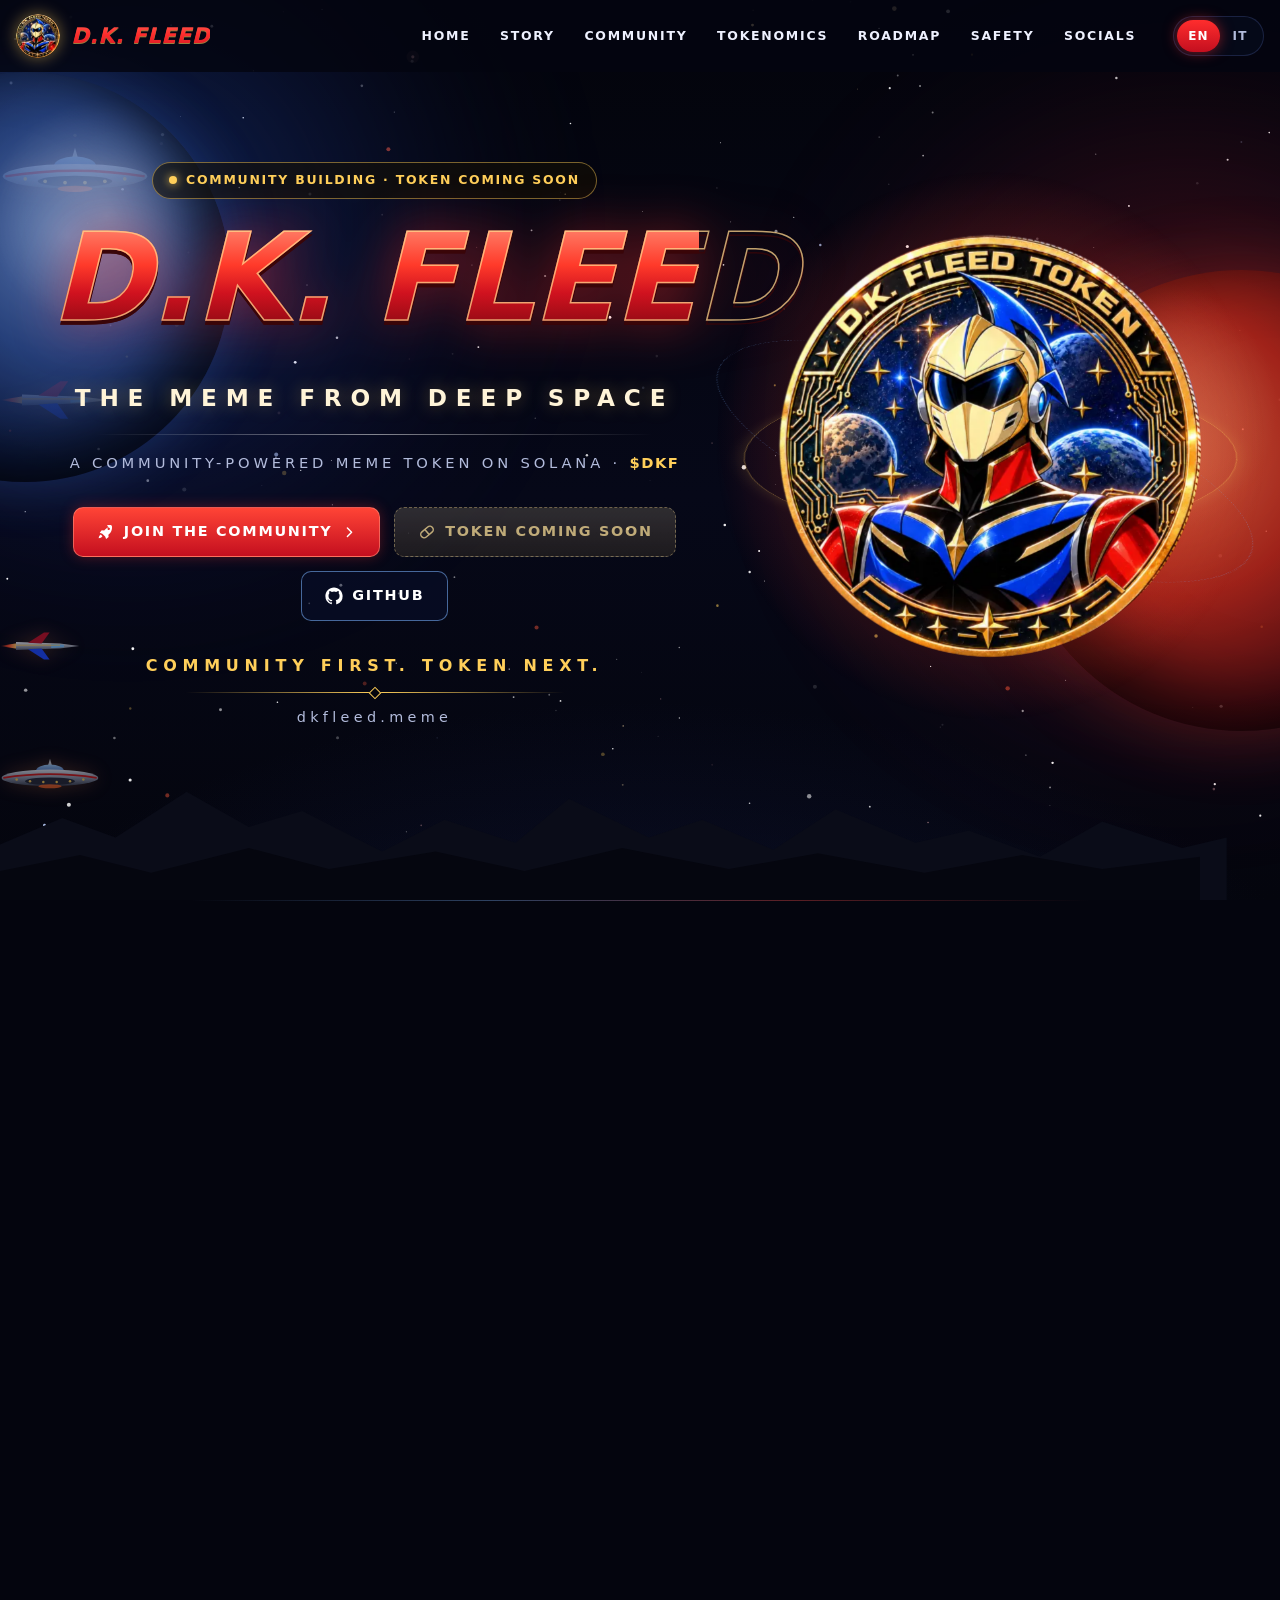
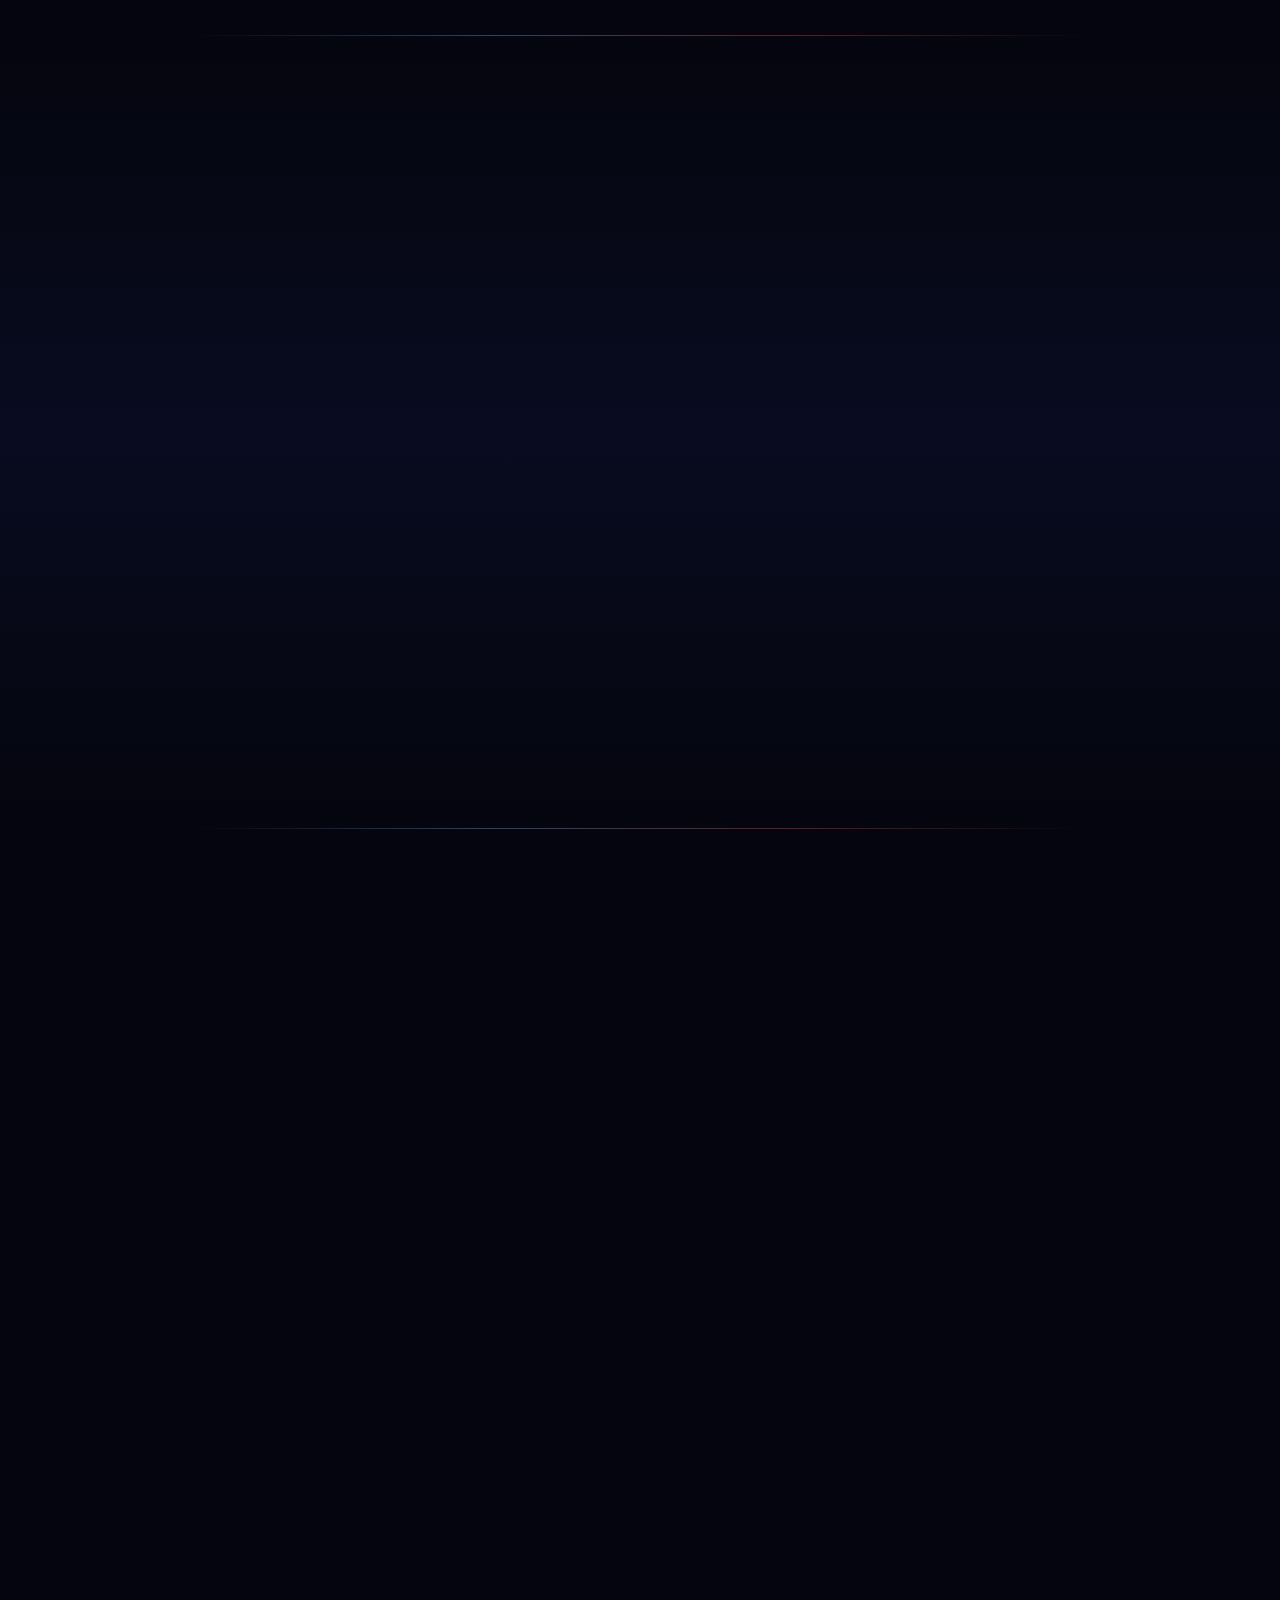
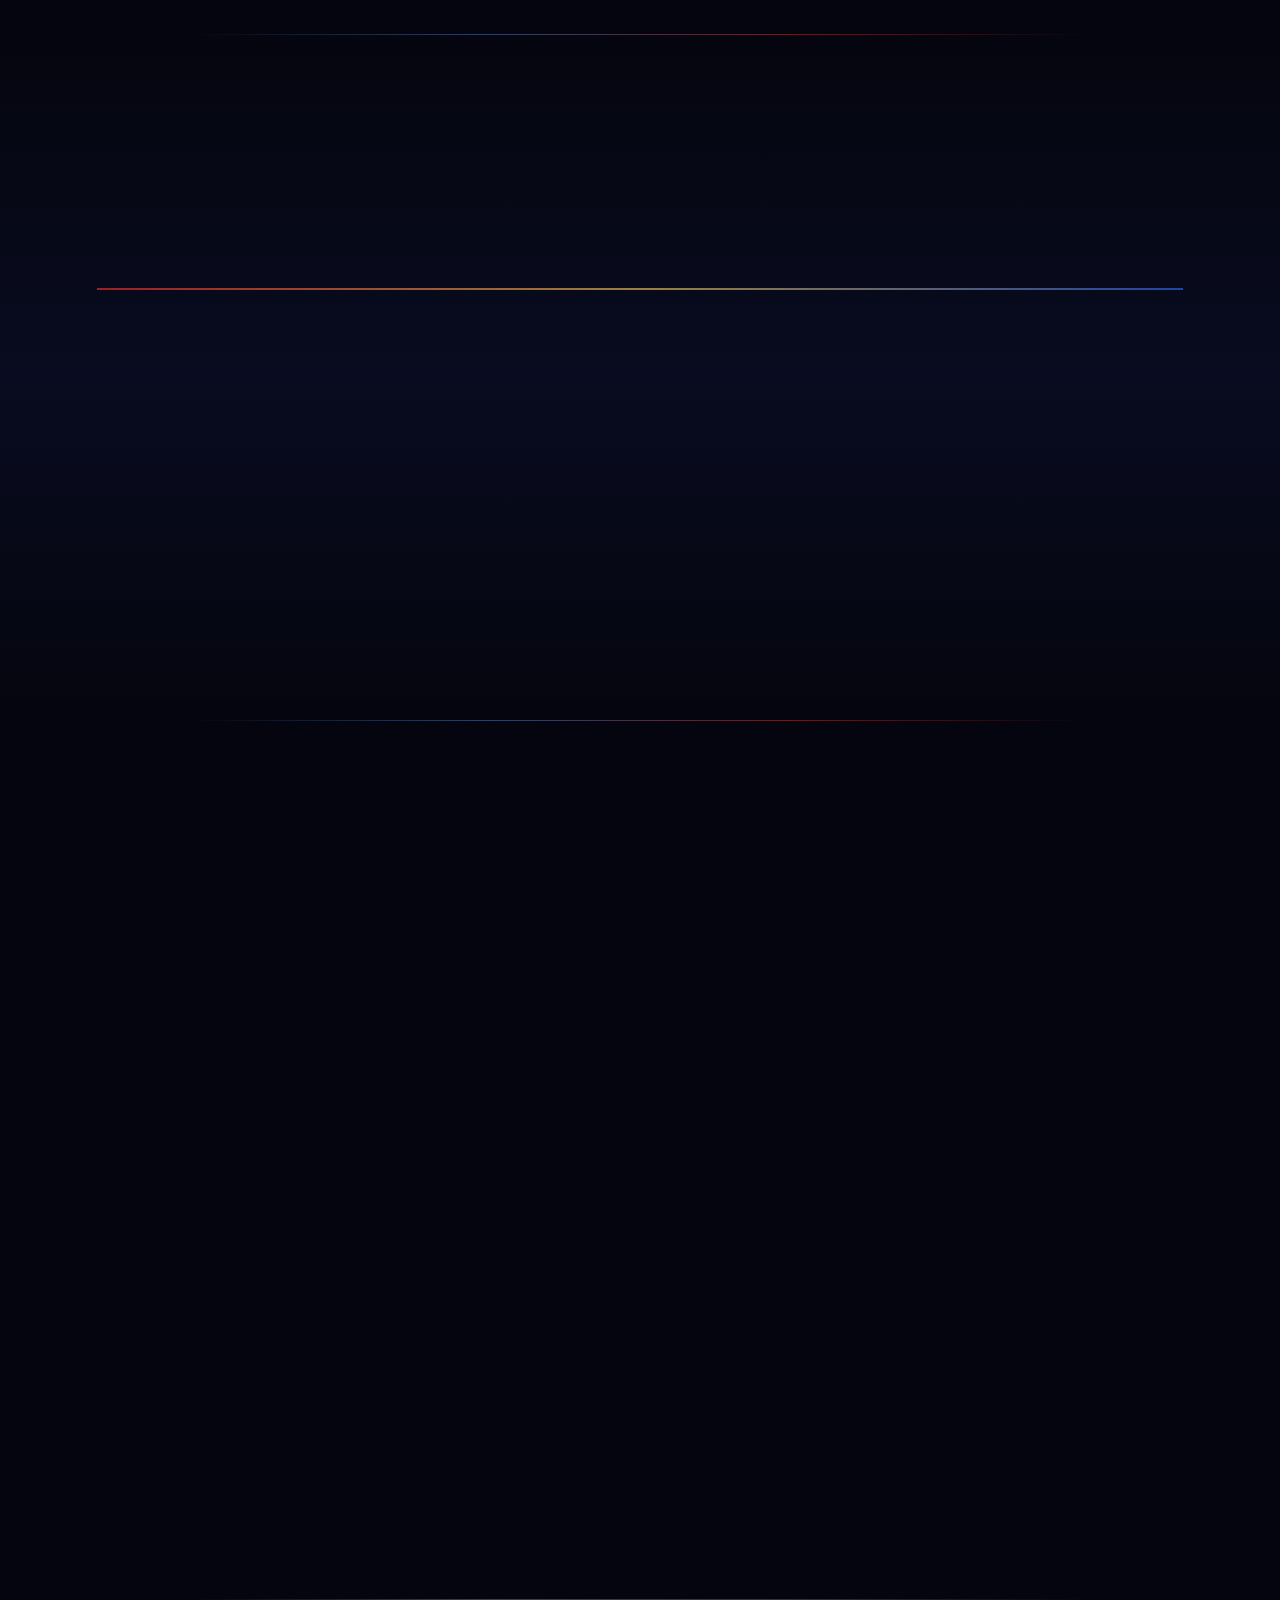
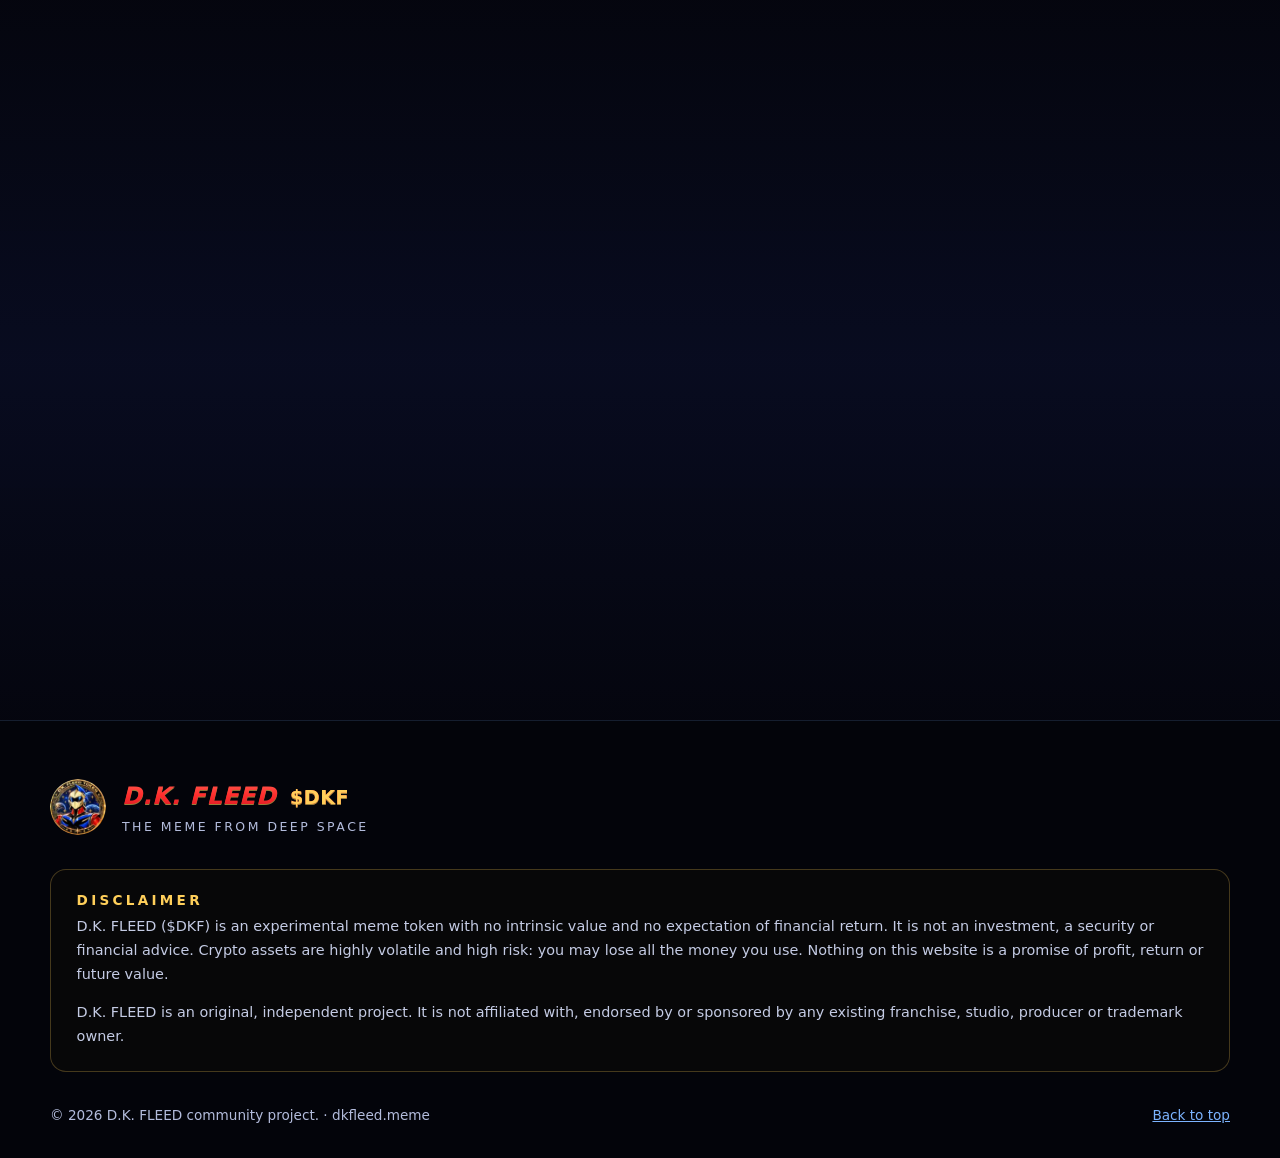
==== site/index.html @ 65cfd6fc "Launch official D.K. FLEED website on GitHub Pages Static, dependency-free landing page for the $DKF" ====
<!doctype html>
<html lang="en">
<head>
  <meta charset="utf-8">
  <meta name="viewport" content="width=device-width, initial-scale=1, viewport-fit=cover">
  <meta http-equiv="Content-Security-Policy" content="default-src 'self'; img-src 'self' data:; style-src 'self'; script-src 'self'; font-src 'self'; connect-src 'none'; object-src 'none'; base-uri 'self'; form-action 'none'; upgrade-insecure-requests">
  <meta name="referrer" content="strict-origin-when-cross-origin">

  <title>D.K. FLEED ($DKF) — The Meme From Deep Space | Solana Meme Token</title>
  <meta name="description" content="D.K. FLEED ($DKF) is a community-first meme token on Solana. Planned Pump.fun fair launch, no presale. Community building now — token coming soon.">
  <meta name="theme-color" content="#05060f">
  <meta name="color-scheme" content="dark">
  <link rel="canonical" href="__SITE_URL__/">

  <link rel="icon" href="favicon.ico" sizes="any">
  <link rel="icon" type="image/png" sizes="32x32" href="favicon-32.png">
  <link rel="apple-touch-icon" href="apple-touch-icon.png">
  <link rel="manifest" href="site.webmanifest">

  <meta property="og:type" content="website">
  <meta property="og:site_name" content="D.K. FLEED">
  <meta property="og:title" content="D.K. FLEED ($DKF) — The Meme From Deep Space">
  <meta property="og:description" content="A community-powered meme token on Solana. Community first. Token next.">
  <meta property="og:url" content="__SITE_URL__/">
  <meta property="og:image" content="__SITE_URL__/og-image.jpg">
  <meta property="og:image:width" content="1200">
  <meta property="og:image:height" content="630">
  <meta property="og:image:alt" content="D.K. FLEED token logo — The Meme From Deep Space">
  <meta property="og:locale" content="en_US">
  <meta property="og:locale:alternate" content="it_IT">
  <meta name="twitter:card" content="summary_large_image">
  <meta name="twitter:title" content="D.K. FLEED ($DKF) — The Meme From Deep Space">
  <meta name="twitter:description" content="A community-powered meme token on Solana. Community first. Token next.">
  <meta name="twitter:image" content="__SITE_URL__/og-image.jpg">

  <link rel="preload" href="assets/img/token-coin-640.webp" as="image" type="image/webp">
  <link rel="stylesheet" href="assets/css/styles.css">
  <script src="assets/js/config.js" defer></script>
  <script src="assets/js/i18n.js" defer></script>
  <script src="assets/js/main.js" defer></script>
</head>
<body>
  <!-- Icon & ship sprite (original artwork) -->
  <svg class="sprite" aria-hidden="true" focusable="false" xmlns="http://www.w3.org/2000/svg">
    <symbol id="i-x" viewBox="0 0 24 24"><path fill="currentColor" d="M18.244 2.25h3.308l-7.227 8.26 8.502 11.24H16.17l-5.214-6.817L4.99 21.75H1.68l7.73-8.835L1.254 2.25H8.08l4.713 6.231zm-1.161 17.52h1.833L7.084 4.126H5.117z"/></symbol>
    <symbol id="i-telegram" viewBox="0 0 24 24"><path fill="currentColor" d="M9.78 18.65l.28-4.23 7.68-6.92c.34-.31-.07-.46-.52-.19L7.74 13.3 3.64 12c-.88-.25-.89-.86.2-1.3l15.97-6.16c.73-.33 1.43.18 1.15 1.3l-2.72 12.81c-.19.91-.74 1.13-1.5.71L12.6 16.3l-1.99 1.93c-.23.23-.42.42-.83.42z"/></symbol>
    <symbol id="i-instagram" viewBox="0 0 24 24"><g fill="none" stroke="currentColor" stroke-width="2"><rect x="3" y="3" width="18" height="18" rx="5"/><circle cx="12" cy="12" r="4.2"/></g><circle cx="17.4" cy="6.6" r="1.3" fill="currentColor"/></symbol>
    <symbol id="i-tiktok" viewBox="0 0 24 24"><path fill="currentColor" d="M16.6 5.82A4.28 4.28 0 0 1 15.54 3h-3.09v12.4a2.59 2.59 0 0 1-2.59 2.5c-1.42 0-2.6-1.16-2.6-2.6 0-1.72 1.66-3.01 3.37-2.48V9.66c-3.45-.46-6.47 2.22-6.47 5.64 0 3.33 2.76 5.7 5.69 5.7 3.14 0 5.69-2.55 5.69-5.7V9.01a7.35 7.35 0 0 0 4.3 1.38V7.3s-1.88.09-3.24-1.48z"/></symbol>
    <symbol id="i-github" viewBox="0 0 24 24"><path fill="currentColor" d="M12 .5C5.65.5.5 5.65.5 12a11.5 11.5 0 0 0 7.86 10.92c.58.1.79-.25.79-.56v-2c-3.2.7-3.87-1.37-3.87-1.37-.52-1.33-1.28-1.69-1.28-1.69-1.04-.71.08-.7.08-.7 1.15.08 1.76 1.19 1.76 1.19 1.03 1.76 2.69 1.25 3.35.96.1-.75.4-1.25.73-1.54-2.55-.29-5.24-1.28-5.24-5.69 0-1.26.45-2.29 1.19-3.1-.12-.29-.52-1.46.11-3.05 0 0 .97-.31 3.17 1.18a11 11 0 0 1 5.77 0c2.2-1.49 3.17-1.18 3.17-1.18.63 1.59.23 2.76.11 3.05.74.81 1.19 1.84 1.19 3.1 0 4.42-2.7 5.39-5.26 5.68.41.36.78 1.06.78 2.14v3.17c0 .31.21.67.8.56A11.5 11.5 0 0 0 23.5 12C23.5 5.65 18.35.5 12 .5z"/></symbol>
    <symbol id="i-pill" viewBox="0 0 24 24"><g fill="none" stroke="currentColor" stroke-width="2"><rect x="2.5" y="7.5" width="19" height="9" rx="4.5" transform="rotate(-40 12 12)"/><path d="M12 7.5v9" transform="rotate(-40 12 12)"/></g></symbol>
    <symbol id="i-rocket" viewBox="0 0 24 24"><path fill="currentColor" d="M14.5 3.2c2.9-.9 5.6-.7 6.3 0 .7.7.9 3.4 0 6.3-.7 2.2-2.2 4.3-4.3 6l.3 3.3-3.3 2.6-1.3-3.4-3.8-3.8-3.4-1.3 2.6-3.3 3.3.3c1.7-2.1 3.8-3.6 6-4.3zM15.8 6.6a1.6 1.6 0 1 0 2.3 2.3 1.6 1.6 0 0 0-2.3-2.3zM6.3 15.4l2.3 2.3c-1 1.6-2.9 2.6-5 2.7.1-2.1 1.1-4 2.7-5z"/></symbol>
    <symbol id="i-shield" viewBox="0 0 24 24"><path fill="currentColor" d="M12 2 4 5v6c0 5 3.4 9.6 8 11 4.6-1.4 8-6 8-11V5l-8-3zm-1.2 14.2-3.5-3.5 1.4-1.4 2.1 2.1 4.9-4.9 1.4 1.4-6.3 6.3z"/></symbol>
    <symbol id="i-arrow" viewBox="0 0 24 24"><path fill="none" stroke="currentColor" stroke-width="2.4" stroke-linecap="round" stroke-linejoin="round" d="m9 5 7 7-7 7"/></symbol>
    <symbol id="ship-saucer" viewBox="0 0 240 90">
      <defs>
        <linearGradient id="g-hull" x1="0" y1="0" x2="0" y2="1"><stop offset="0" stop-color="#e9eef8"/><stop offset=".55" stop-color="#8a93a8"/><stop offset="1" stop-color="#3b4152"/></linearGradient>
        <linearGradient id="g-dome" x1="0" y1="0" x2="0" y2="1"><stop offset="0" stop-color="#9fd0ff"/><stop offset="1" stop-color="#1b3f9e"/></linearGradient>
      </defs>
      <path d="M120 6 L127 30 L113 30 Z" fill="#c9ced9"/>
      <ellipse cx="120" cy="36" rx="34" ry="16" fill="url(#g-dome)"/>
      <ellipse cx="120" cy="52" rx="116" ry="20" fill="url(#g-hull)"/>
      <path d="M8 52 Q120 34 232 52" fill="none" stroke="#d81e1e" stroke-width="4"/>
      <ellipse cx="120" cy="60" rx="60" ry="9" fill="#2a2f3d"/>
      <g fill="#ffcf5a"><circle cx="40" cy="56" r="3"/><circle cx="72" cy="60" r="3"/><circle cx="104" cy="62" r="3"/><circle cx="136" cy="62" r="3"/><circle cx="168" cy="60" r="3"/><circle cx="200" cy="56" r="3"/></g>
      <ellipse cx="120" cy="72" rx="28" ry="5" fill="#ff6a2a" opacity=".85"/>
    </symbol>
    <symbol id="ship-fighter" viewBox="0 0 200 80">
      <defs>
        <linearGradient id="g-f" x1="0" y1="0" x2="0" y2="1"><stop offset="0" stop-color="#f3f5fb"/><stop offset="1" stop-color="#5b6478"/></linearGradient>
        <linearGradient id="g-flame" x1="1" y1="0" x2="0" y2="0"><stop offset="0" stop-color="#ffd36b"/><stop offset=".5" stop-color="#ff4a2a"/><stop offset="1" stop-color="#ff4a2a" stop-opacity="0"/></linearGradient>
      </defs>
      <path d="M0 40 L42 33 L42 47 Z" fill="url(#g-flame)"/>
      <path d="M40 30 L150 34 L198 40 L150 46 L40 50 Z" fill="url(#g-f)"/>
      <path d="M70 32 L110 6 L124 6 L104 34 Z" fill="#c4142a"/>
      <path d="M70 48 L110 74 L124 74 L104 46 Z" fill="#1e4bff"/>
      <path d="M128 35 L160 37 L160 43 L128 45 Z" fill="#7cc4ff"/>
      <path d="M40 38 L150 38" stroke="#ffcf5a" stroke-width="2"/>
    </symbol>
  </svg>

  <a class="skip-link" href="#main" data-i18n="skip">Skip to content</a>

  <!-- Background layers -->
  <div class="space" aria-hidden="true">
    <canvas id="starfield"></canvas>
    <div class="nebula nebula--blue"></div>
    <div class="nebula nebula--red"></div>
    <div class="ships">
      <svg class="ship ship--1"><use href="#ship-saucer"/></svg>
      <svg class="ship ship--2"><use href="#ship-fighter"/></svg>
      <svg class="ship ship--3"><use href="#ship-fighter"/></svg>
      <svg class="ship ship--4"><use href="#ship-saucer"/></svg>
    </div>
  </div>

  <header class="site-header" id="top">
    <div class="header-inner">
      <a class="brand" href="#home" aria-label="D.K. FLEED — Home">
        <img src="assets/img/token-coin-128.webp" width="44" height="44" alt="">
        <span class="brand-name">D.K. FLEED</span>
      </a>

      <nav class="nav" id="site-nav" data-i18n-attr="aria-label:nav.label" aria-label="Main navigation">
        <ul>
          <li><a href="#home" data-i18n="nav.home">Home</a></li>
          <li><a href="#story" data-i18n="nav.story">Story</a></li>
          <li><a href="#community" data-i18n="nav.community">Community</a></li>
          <li><a href="#tokenomics" data-i18n="nav.tokenomics">Tokenomics</a></li>
          <li><a href="#roadmap" data-i18n="nav.roadmap">Roadmap</a></li>
          <li><a href="#safety" data-i18n="nav.safety">Safety</a></li>
          <li><a href="#socials" data-i18n="nav.socials">Socials</a></li>
        </ul>
      </nav>

      <div class="header-tools">
        <div class="lang" role="group" data-i18n-attr="aria-label:lang.label" aria-label="Language">
          <button type="button" class="lang-btn" data-lang="en" aria-pressed="true" lang="en">EN</button>
          <button type="button" class="lang-btn" data-lang="it" aria-pressed="false" lang="it">IT</button>
        </div>
        <button type="button" class="menu-toggle" aria-expanded="false" aria-controls="site-nav">
          <span class="menu-bars" aria-hidden="true"></span>
          <span class="visually-hidden" data-i18n="nav.menu">Menu</span>
        </button>
      </div>
    </div>
  </header>

  <main id="main">
    <!-- HOME -->
    <section class="hero" id="home" aria-labelledby="hero-title">
      <div class="planet planet--blue" aria-hidden="true"></div>
      <div class="planet planet--red" aria-hidden="true"></div>

      <div class="hero-inner container">
        <div class="hero-copy">
          <p class="status-pill"><span class="dot" aria-hidden="true"></span><span data-i18n="hero.status">Community Building · Token Coming Soon</span></p>
          <h1 id="hero-title" class="hero-title">D.K.&nbsp;FLEED</h1>
          <p class="hero-motto" data-i18n="hero.motto">The Meme From Deep Space</p>
          <div class="hero-rule" aria-hidden="true"></div>
          <p class="hero-sub"><span data-i18n="hero.sub">A community-powered meme token on Solana</span> · <strong>$DKF</strong></p>

          <div class="hero-cta">
            <a class="btn btn--red" href="#socials">
              <svg class="icon" aria-hidden="true"><use href="#i-rocket"/></svg>
              <span data-i18n="hero.ctaCommunity">Join the Community</span>
              <svg class="icon icon--sm" aria-hidden="true"><use href="#i-arrow"/></svg>
            </a>
            <span class="pump-slot" data-pump-slot="hero"><button class="btn btn--gold" type="button" disabled><svg class="icon" aria-hidden="true"><use href="#i-pill"/></svg><span data-i18n="socials.pumpSoon">Token Coming Soon</span></button></span>
            <a class="btn btn--ghost" href="https://github.com/dkfleedmeme/dkfleed-meme" data-link="github" target="_blank" rel="noopener noreferrer">
              <svg class="icon" aria-hidden="true"><use href="#i-github"/></svg>
              <span data-i18n="hero.ctaGithub">GitHub</span>
            </a>
          </div>

          <p class="hero-phrase" data-i18n="hero.phrase">Community first. Token next.</p>
          <div class="hero-divider" aria-hidden="true"><span></span></div>
          <p class="hero-domain">dkfleed.meme</p>
        </div>

        <div class="hero-visual">
          <div class="coin-stage">
            <div class="coin-glow" aria-hidden="true"></div>
            <div class="orbit orbit--1" aria-hidden="true"></div>
            <div class="orbit orbit--2" aria-hidden="true"></div>
            <div class="coin" role="img" data-i18n-attr="aria-label:hero.coinAlt" aria-label="D.K. FLEED official token logo">
              <img class="coin-face coin-face--front" src="assets/img/token-coin-640.webp" srcset="assets/img/token-coin-360.webp 360w, assets/img/token-coin-640.webp 640w" sizes="(max-width: 700px) 70vw, 420px" width="640" height="640" alt="" fetchpriority="high">
              <span class="coin-edge" aria-hidden="true"><i></i><i></i><i></i><i></i><i></i><i></i></span>
              <img class="coin-face coin-face--back" src="assets/img/token-coin-640.webp" srcset="assets/img/token-coin-360.webp 360w, assets/img/token-coin-640.webp 640w" sizes="(max-width: 700px) 70vw, 420px" width="640" height="640" alt="" aria-hidden="true">
            </div>
          </div>
        </div>
      </div>

      <svg class="horizon" viewBox="0 0 1440 160" preserveAspectRatio="none" aria-hidden="true">
        <path d="M0 160V96l70-30 60 22 80-52 70 40 60-18 90 46 70-36 80 26 60-50 90 44 60-20 80 34 70-46 90 38 60-14 80 30 70-40 90 30 50-12v108z" fill="#0a0c18"/>
        <path d="M0 160v-34l90-18 80 20 110-28 90 24 120-20 100 22 110-26 120 24 100-18 120 22 110-20 90 16 110-14v56z" fill="#05060f"/>
      </svg>
    </section>

    <!-- STORY -->
    <section class="section" id="story" aria-labelledby="story-title">
      <div class="container">
        <header class="section-head reveal">
          <p class="kicker" data-i18n="story.kicker">Transmission received</p>
          <h2 id="story-title" data-i18n="story.title">The Story</h2>
        </header>
        <div class="story-grid">
          <div class="panel story-text reveal">
            <p data-i18n="story.p1">Far beyond the last known star, a signal crossed the void: a golden coin, a red-and-blue pilot and one simple message — memes travel faster than light.</p>
            <p data-i18n="story.p2">D.K. FLEED landed on Solana as an original, independent meme project. No corporate backers, no hidden insiders, no complicated promises. Just a crew of people who love space, art and internet culture.</p>
            <p class="story-punch" data-i18n="story.p3">The mission starts with people, not charts. First we build the crew. Then, together, we launch.</p>
          </div>
          <ul class="feature-list">
            <li class="feature reveal"><span class="feature-badge feature-badge--red">01</span><div><h3 data-i18n="story.f1t">Original</h3><p data-i18n="story.f1d">An independent meme brand created from scratch.</p></div></li>
            <li class="feature reveal"><span class="feature-badge feature-badge--blue">02</span><div><h3 data-i18n="story.f2t">Solana</h3><p data-i18n="story.f2d">Built for the fast, low-fee Solana network.</p></div></li>
            <li class="feature reveal"><span class="feature-badge feature-badge--gold">03</span><div><h3 data-i18n="story.f3t">Transparent</h3><p data-i18n="story.f3d">Open-source website, public repository, no hidden code.</p></div></li>
          </ul>
        </div>
      </div>
    </section>

    <!-- COMMUNITY -->
    <section class="section section--alt" id="community" aria-labelledby="community-title">
      <div class="container">
        <header class="section-head reveal">
          <p class="kicker" data-i18n="community.kicker">Join the crew</p>
          <h2 id="community-title" data-i18n="community.title">Community First</h2>
          <p class="lead" data-i18n="community.lead">D.K. FLEED is in its community-building phase. Before any token exists, we are gathering the crew that will shape the project.</p>
        </header>
        <ul class="card-grid card-grid--4">
          <li class="card reveal"><span class="card-icon card-icon--red" aria-hidden="true">✦</span><h3 data-i18n="community.c1t">Memes &amp; Art</h3><p data-i18n="community.c1d">Create and share memes, artwork and stories from deep space.</p></li>
          <li class="card reveal"><span class="card-icon card-icon--blue" aria-hidden="true">◈</span><h3 data-i18n="community.c2t">Ideas</h3><p data-i18n="community.c2d">Propose ideas and help decide the next steps of the mission.</p></li>
          <li class="card reveal"><span class="card-icon card-icon--gold" aria-hidden="true">✺</span><h3 data-i18n="community.c3t">Spread the Signal</h3><p data-i18n="community.c3d">Bring friends aboard. The bigger the crew, the stronger the signal.</p></li>
          <li class="card reveal"><span class="card-icon card-icon--red" aria-hidden="true">⛨</span><h3 data-i18n="community.c4t">Stay Safe</h3><p data-i18n="community.c4d">Look out for each other and report scams and impersonators.</p></li>
        </ul>
        <p class="center reveal"><a class="btn btn--blue" href="#socials"><span data-i18n="community.cta">Find our channels</span><svg class="icon icon--sm" aria-hidden="true"><use href="#i-arrow"/></svg></a></p>
      </div>
    </section>

    <!-- TOKENOMICS -->
    <section class="section" id="tokenomics" aria-labelledby="tokenomics-title">
      <div class="container">
        <header class="section-head reveal">
          <p class="kicker" data-i18n="tokenomics.kicker">Planned parameters</p>
          <h2 id="tokenomics-title" data-i18n="tokenomics.title">Tokenomics</h2>
        </header>
        <dl class="stats">
          <div class="stat stat--wide reveal"><dt data-i18n="tokenomics.supplyL">Planned Supply</dt><dd class="stat-big" data-i18n="tokenomics.supplyV">1,000,000,000 DKF</dd></div>
          <div class="stat reveal"><dt data-i18n="tokenomics.networkL">Network</dt><dd data-i18n="tokenomics.networkV">Solana</dd></div>
          <div class="stat reveal"><dt data-i18n="tokenomics.launchL">Launch</dt><dd data-i18n="tokenomics.launchV">Pump.fun Fair Launch</dd></div>
          <div class="stat reveal"><dt data-i18n="tokenomics.presaleL">Presale</dt><dd data-i18n="tokenomics.presaleV">None</dd></div>
          <div class="stat reveal"><dt data-i18n="tokenomics.statusL">Status</dt><dd class="stat-status" data-i18n="tokenomics.statusV">Coming Soon</dd></div>
        </dl>
        <p class="note reveal" data-i18n="tokenomics.note">The token has not been created yet. These are planned parameters only. There is no contract address, no price and no launch date at this time.</p>
      </div>
    </section>

    <!-- ROADMAP -->
    <section class="section section--alt" id="roadmap" aria-labelledby="roadmap-title">
      <div class="container">
        <header class="section-head reveal">
          <p class="kicker" data-i18n="roadmap.kicker">Flight plan</p>
          <h2 id="roadmap-title" data-i18n="roadmap.title">Roadmap</h2>
        </header>
        <ol class="timeline">
          <li class="phase phase--active reveal"><span class="phase-tag" data-i18n="roadmap.now">In progress</span><h3 data-i18n="roadmap.p1t">Phase 1 — Ignition</h3><p data-i18n="roadmap.p1d">Brand identity, official website, public GitHub repository, preparation of official social channels.</p></li>
          <li class="phase reveal"><span class="phase-tag" data-i18n="roadmap.next">Upcoming</span><h3 data-i18n="roadmap.p2t">Phase 2 — Crew Assembly</h3><p data-i18n="roadmap.p2d">Grow the community, memes and art, open discussion about the launch.</p></li>
          <li class="phase reveal"><span class="phase-tag" data-i18n="roadmap.next">Upcoming</span><h3 data-i18n="roadmap.p3t">Phase 3 — Launch</h3><p data-i18n="roadmap.p3d">Fair launch on Pump.fun when the community is ready. The contract address will be published only on this website and official channels.</p></li>
          <li class="phase reveal"><span class="phase-tag" data-i18n="roadmap.next">Upcoming</span><h3 data-i18n="roadmap.p4t">Phase 4 — Deep Space</h3><p data-i18n="roadmap.p4d">Explore community-proposed ideas. No date and no outcome is promised.</p></li>
        </ol>
      </div>
    </section>

    <!-- SAFETY -->
    <section class="section" id="safety" aria-labelledby="safety-title">
      <div class="container">
        <header class="section-head reveal">
          <p class="kicker" data-i18n="safety.kicker">Protect yourself</p>
          <h2 id="safety-title" data-i18n="safety.title">Safety</h2>
          <p class="lead" data-i18n="safety.lead">Scammers love new projects. Read this before interacting with anything that uses the D.K. FLEED name.</p>
        </header>
        <div class="safety-grid">
          <ul class="checklist panel reveal">
            <li><svg class="icon" aria-hidden="true"><use href="#i-shield"/></svg><span data-i18n="safety.s1">There is no presale and no private sale. Anyone offering one is a scammer.</span></li>
            <li><svg class="icon" aria-hidden="true"><use href="#i-shield"/></svg><span data-i18n="safety.s2">The team will never DM you first and will never ask for your seed phrase or private keys.</span></li>
            <li><svg class="icon" aria-hidden="true"><use href="#i-shield"/></svg><span data-i18n="safety.s3">This website has no wallet connect, no transactions and no blockchain functions.</span></li>
            <li><svg class="icon" aria-hidden="true"><use href="#i-shield"/></svg><span data-i18n="safety.s4">Only trust the contract address published on this website and official channels.</span></li>
            <li><svg class="icon" aria-hidden="true"><use href="#i-shield"/></svg><span data-i18n="safety.s5">Do your own research and never risk more than you can afford to lose.</span></li>
          </ul>
          <div class="ca-box panel reveal">
            <p class="ca-label" data-i18n="safety.caL">Official contract address</p>
            <p class="ca-value" data-i18n="safety.caV">Not available yet — the token has not been created.</p>
          </div>
        </div>
      </div>
    </section>

    <!-- SOCIALS -->
    <section class="section section--alt" id="socials" aria-labelledby="socials-title">
      <div class="container">
        <header class="section-head reveal">
          <p class="kicker" data-i18n="socials.kicker">Official channels</p>
          <h2 id="socials-title" data-i18n="socials.title">Socials</h2>
          <p class="lead" data-i18n="socials.lead">Only the links on this page are official. Channels marked “Coming Soon” are not open yet.</p>
        </header>
        <ul class="social-grid" id="social-grid">
          <!-- Rendered from assets/js/config.js. Static fallback for no-JS: -->
          <li><a class="social-card social-card--github" href="https://github.com/dkfleedmeme/dkfleed-meme" target="_blank" rel="noopener noreferrer"><svg class="icon icon--lg" aria-hidden="true"><use href="#i-github"/></svg><span class="social-name">GitHub</span></a></li>
        </ul>
        <p class="center reveal"><span class="pump-slot" data-pump-slot="socials"><button class="btn btn--gold" type="button" disabled><svg class="icon" aria-hidden="true"><use href="#i-pill"/></svg><span data-i18n="socials.pumpSoon">Token Coming Soon</span></button></span></p>
      </div>
    </section>
  </main>

  <footer class="site-footer">
    <div class="container footer-inner">
      <div class="footer-brand">
        <img src="assets/img/token-coin-128.webp" width="56" height="56" alt="" loading="lazy">
        <div>
          <p class="brand-name">D.K. FLEED <span class="ticker">$DKF</span></p>
          <p class="footer-tagline" data-i18n="footer.tagline">The Meme From Deep Space</p>
        </div>
      </div>
      <div class="disclaimer">
        <h2 data-i18n="footer.disclaimerTitle">Disclaimer</h2>
        <p data-i18n="footer.d1">D.K. FLEED ($DKF) is an experimental meme token with no intrinsic value and no expectation of financial return. It is not an investment, a security or financial advice. Crypto assets are highly volatile and high risk: you may lose all the money you use. Nothing on this website is a promise of profit, return or future value.</p>
        <p data-i18n="footer.d2">D.K. FLEED is an original, independent project. It is not affiliated with, endorsed by or sponsored by any existing franchise, studio, producer or trademark owner.</p>
      </div>
      <div class="footer-bottom">
        <p>© <span id="year">2026</span> <span data-i18n="footer.rights">D.K. FLEED community project.</span> · dkfleed.meme</p>
        <a href="#top" class="to-top" data-i18n="footer.top">Back to top</a>
      </div>
    </div>
  </footer>
</body>
</html>
---- site/assets/css/styles.css ----
/* =========================================================
   D.K. FLEED — The Meme From Deep Space
   Static stylesheet. No external fonts or frameworks.
   ========================================================= */

:root {
  --bg: #04050d;
  --bg-2: #080b1c;
  --panel: rgba(10, 14, 34, 0.78);
  --panel-border: rgba(120, 150, 255, 0.18);
  --text: #eef1ff;
  --muted: #b3bcdc;
  --blue: #2f6bff;
  --blue-2: #7cb4ff;
  --red: #ff2d2d;
  --red-2: #c40f1f;
  --gold: #ffcf5a;
  --gold-2: #e9a514;
  --radius: 16px;
  --header-h: 72px;
  --font: "Segoe UI", system-ui, -apple-system, Roboto, "Helvetica Neue", Arial, sans-serif;
  --font-display: "Arial Black", "Segoe UI Black", "Helvetica Neue", Impact, var(--font);
  --shadow-red: 0 0 0 1px rgba(255, 80, 80, .55), 0 0 22px rgba(255, 45, 45, .45);
  --shadow-blue: 0 0 0 1px rgba(124, 180, 255, .55), 0 0 22px rgba(47, 107, 255, .45);
  --shadow-gold: 0 0 0 1px rgba(255, 207, 90, .6), 0 0 22px rgba(255, 190, 60, .4);
}

*, *::before, *::after { box-sizing: border-box; }

html {
  scroll-behavior: smooth;
  scroll-padding-top: calc(var(--header-h) + 12px);
  -webkit-text-size-adjust: 100%;
  background: var(--bg);
}

body {
  margin: 0;
  min-height: 100vh;
  font-family: var(--font);
  font-size: clamp(1rem, .96rem + .2vw, 1.08rem);
  line-height: 1.65;
  color: var(--text);
  background: transparent;
  overflow-x: hidden;
  text-rendering: optimizeLegibility;
}

img, svg { display: block; max-width: 100%; }
a { color: var(--blue-2); }
a:hover { color: #fff; }
h1, h2, h3 { line-height: 1.15; margin: 0 0 .5em; }
p { margin: 0 0 1em; }
ul, ol { margin: 0; padding: 0; list-style: none; }

:focus-visible {
  outline: 3px solid var(--gold);
  outline-offset: 3px;
  border-radius: 6px;
}

.sprite { position: absolute; width: 0; height: 0; overflow: hidden; }
.visually-hidden {
  position: absolute !important; width: 1px; height: 1px; padding: 0; margin: -1px;
  overflow: hidden; clip: rect(0 0 0 0); white-space: nowrap; border: 0;
}
.skip-link {
  position: absolute; left: 1rem; top: -100px; z-index: 100;
  background: var(--gold); color: #111; padding: .6rem 1rem; border-radius: 8px; font-weight: 700;
}
.skip-link:focus { top: 1rem; }

.container { width: min(1180px, 100% - 2.5rem); margin-inline: auto; }
.center { text-align: center; margin-top: 2.2rem; }

.icon { width: 1.25em; height: 1.25em; flex: none; }
.icon--sm { width: 1em; height: 1em; }
.icon--lg { width: 2rem; height: 2rem; }

/* ---------- Background: space ---------- */
.space {
  position: fixed; inset: 0; z-index: -1; overflow: hidden; pointer-events: none;
  background:
    radial-gradient(ellipse 80% 60% at 50% 120%, rgba(20, 30, 80, .55), transparent 70%),
    linear-gradient(180deg, #03040b 0%, #060818 55%, #04050d 100%);
}
#starfield { position: absolute; inset: 0; width: 100%; height: 100%; }
.nebula { position: absolute; border-radius: 50%; filter: blur(70px); opacity: .55; }
.nebula--blue {
  width: 70vmax; height: 55vmax; left: -25vmax; top: -10vmax;
  background: radial-gradient(circle, rgba(47, 107, 255, .55), rgba(30, 40, 140, .15) 55%, transparent 70%);
}
.nebula--red {
  width: 65vmax; height: 55vmax; right: -25vmax; top: 5vmax;
  background: radial-gradient(circle, rgba(255, 45, 45, .5), rgba(150, 20, 40, .18) 55%, transparent 70%);
}

/* Ships crossing the sky (original SVG artwork) */
.ships { position: absolute; inset: 0; }
.ship {
  position: absolute; left: 0; width: 140px; height: 54px; opacity: .8;
  filter: drop-shadow(0 0 10px rgba(255, 140, 80, .35));
  will-change: transform;
}
.ship--1 { top: 16%; width: 150px; height: 56px; animation: fly-right 62s linear -8s infinite; }
.ship--2 { top: 42%; width: 110px; height: 44px; animation: fly-left 48s linear -30s infinite; }
.ship--3 { top: 70%; width: 80px; height: 32px; opacity: .6; animation: fly-right 74s linear -50s infinite; }
.ship--4 { top: 84%; width: 100px; height: 38px; opacity: .55; animation: fly-left 90s linear -15s infinite; }
@keyframes fly-right {
  0%   { transform: translate3d(-20vw, 0, 0) rotate(-2deg); }
  25%  { transform: translate3d(15vw, -14px, 0) rotate(1deg); }
  50%  { transform: translate3d(50vw, 6px, 0) rotate(-1deg); }
  75%  { transform: translate3d(85vw, -10px, 0) rotate(2deg); }
  100% { transform: translate3d(120vw, 0, 0) rotate(-2deg); }
}
@keyframes fly-left {
  0%   { transform: translate3d(120vw, 0, 0) scaleX(-1); }
  50%  { transform: translate3d(50vw, -18px, 0) scaleX(-1); }
  100% { transform: translate3d(-20vw, 0, 0) scaleX(-1); }
}

/* ---------- Header ---------- */
.site-header {
  position: fixed; inset: 0 0 auto 0; z-index: 50; height: var(--header-h);
  transition: background-color .3s ease, box-shadow .3s ease, backdrop-filter .3s ease;
}
.site-header::after {
  content: ""; position: absolute; left: 0; right: 0; bottom: 0; height: 1px;
  background: linear-gradient(90deg, transparent, rgba(124, 180, 255, .45), rgba(255, 80, 80, .45), transparent);
  opacity: 0; transition: opacity .3s ease;
}
.site-header.is-scrolled {
  background: rgba(4, 6, 16, .82);
  backdrop-filter: blur(12px);
  -webkit-backdrop-filter: blur(12px);
  box-shadow: 0 10px 30px rgba(0, 0, 0, .35);
}
.site-header.is-scrolled::after { opacity: 1; }
.header-inner {
  height: 100%; width: min(1280px, 100% - 2rem); margin-inline: auto;
  display: flex; align-items: center; gap: 1.5rem;
}
.brand { display: flex; align-items: center; gap: .7rem; text-decoration: none; flex: none; }
.brand img { border-radius: 50%; box-shadow: 0 0 16px rgba(255, 207, 90, .45); }
.brand-name {
  font-family: var(--font-display); font-weight: 900; font-style: italic;
  font-size: 1.35rem; letter-spacing: .02em; margin: 0;
  background: linear-gradient(180deg, #ff6b5a 0%, var(--red) 45%, var(--red-2) 100%);
  -webkit-background-clip: text; background-clip: text; color: transparent;
  filter: drop-shadow(0 1px 0 rgba(255, 207, 90, .6));
}
.nav { margin-left: auto; }
.nav ul { display: flex; gap: .25rem; }
.nav a {
  display: block; padding: .55rem .8rem; position: relative;
  color: var(--text); text-decoration: none; text-transform: uppercase;
  font-size: .78rem; font-weight: 700; letter-spacing: .14em;
  transition: color .2s ease, text-shadow .2s ease;
}
.nav a::after {
  content: ""; position: absolute; left: .8rem; right: .8rem; bottom: .2rem; height: 2px;
  background: var(--red); box-shadow: 0 0 10px var(--red);
  transform: scaleX(0); transition: transform .25s ease;
}
.nav a:hover, .nav a[aria-current="true"] { color: #ff8a7a; text-shadow: 0 0 12px rgba(255, 60, 60, .6); }
.nav a:hover::after, .nav a[aria-current="true"]::after { transform: scaleX(1); }

.header-tools { display: flex; align-items: center; gap: .6rem; }
.lang {
  display: flex; border: 1px solid var(--panel-border); border-radius: 999px; padding: 3px;
  background: rgba(8, 12, 30, .7);
}
.lang-btn {
  appearance: none; border: 0; background: transparent; color: var(--muted);
  font: 700 .75rem/1 var(--font); letter-spacing: .1em; padding: .5rem .7rem; border-radius: 999px;
  cursor: pointer; min-width: 40px; min-height: 32px; transition: background-color .2s, color .2s, box-shadow .2s;
}
.lang-btn:hover { color: #fff; }
.lang-btn[aria-pressed="true"] { background: linear-gradient(180deg, var(--red), var(--red-2)); color: #fff; box-shadow: 0 0 14px rgba(255, 45, 45, .5); }

.menu-toggle {
  display: none; appearance: none; width: 44px; height: 44px; border-radius: 10px;
  border: 1px solid var(--panel-border); background: rgba(8, 12, 30, .7); cursor: pointer; position: relative;
}
.menu-bars, .menu-bars::before, .menu-bars::after {
  position: absolute; left: 50%; width: 20px; height: 2px; background: var(--text); border-radius: 2px;
  transform: translateX(-50%); transition: transform .25s ease, opacity .25s ease;
}
.menu-bars { top: 50%; margin-top: -1px; }
.menu-bars::before, .menu-bars::after { content: ""; left: 0; transform: none; }
.menu-bars::before { top: -6px; }
.menu-bars::after { top: 6px; }
.menu-toggle[aria-expanded="true"] .menu-bars { background: transparent; }
.menu-toggle[aria-expanded="true"] .menu-bars::before { transform: translateY(6px) rotate(45deg); }
.menu-toggle[aria-expanded="true"] .menu-bars::after { transform: translateY(-6px) rotate(-45deg); }

/* ---------- Buttons ---------- */
.btn {
  --glow: var(--shadow-blue);
  display: inline-flex; align-items: center; justify-content: center; gap: .6rem;
  min-height: 50px; padding: .8rem 1.4rem; border-radius: 10px;
  font: 800 .9rem/1.1 var(--font); letter-spacing: .12em; text-transform: uppercase; text-decoration: none;
  color: #fff; border: 1px solid transparent; cursor: pointer; position: relative; isolation: isolate;
  transition: transform .2s ease, box-shadow .25s ease, background-color .25s ease, filter .25s ease;
}
.btn::before {
  content: ""; position: absolute; inset: 0; border-radius: inherit; z-index: -1;
  background: linear-gradient(110deg, transparent 30%, rgba(255, 255, 255, .28) 50%, transparent 70%);
  background-size: 250% 100%; background-position: 120% 0; transition: background-position .6s ease;
}
.btn:hover:not(:disabled) { transform: translateY(-2px); box-shadow: var(--glow), 0 10px 30px rgba(0, 0, 0, .35); color: #fff; }
.btn:hover:not(:disabled)::before { background-position: -20% 0; }
.btn:active:not(:disabled) { transform: translateY(0); }
.btn--red { --glow: var(--shadow-red); background: linear-gradient(180deg, #ff4436, var(--red-2)); border-color: rgba(255, 140, 120, .6); box-shadow: 0 0 14px rgba(255, 45, 45, .3); }
.btn--blue { background: linear-gradient(180deg, #2c5cf0, #13308f); border-color: rgba(124, 180, 255, .55); box-shadow: 0 0 14px rgba(47, 107, 255, .25); }
.btn--ghost { background: rgba(8, 14, 40, .65); border-color: rgba(124, 180, 255, .55); }
.btn--gold { --glow: var(--shadow-gold); background: linear-gradient(180deg, #ffd978, var(--gold-2)); color: #1a1205; border-color: rgba(255, 230, 160, .8); }
.btn--gold:hover:not(:disabled) { color: #1a1205; }
.btn:disabled, .btn[aria-disabled="true"] {
  cursor: not-allowed; filter: saturate(.55); opacity: .82;
  background: linear-gradient(180deg, rgba(255, 217, 120, .22), rgba(233, 165, 20, .14));
  color: var(--gold); border-color: rgba(255, 207, 90, .5); border-style: dashed;
}

/* ---------- Hero ---------- */
.hero {
  position: relative; min-height: min(100svh, 1000px); display: flex; align-items: center;
  padding: calc(var(--header-h) + 2rem) 0 7rem; overflow: hidden;
}
.planet { position: absolute; border-radius: 50%; pointer-events: none; z-index: 0; }
.planet--blue {
  width: clamp(220px, 32vw, 520px); aspect-ratio: 1; left: clamp(-260px, -14vw, -90px); top: 8%;
  background:
    radial-gradient(circle at 70% 35%, rgba(255, 255, 255, .35), transparent 30%),
    radial-gradient(circle at 60% 40%, #6d8ec9 0%, #2c4a8a 35%, #0d1a3d 65%, #040814 80%);
  box-shadow: 0 0 60px rgba(80, 140, 255, .35), inset -30px -20px 60px rgba(0, 0, 0, .7);
  opacity: .8;
}
.planet--red {
  width: clamp(240px, 36vw, 600px); aspect-ratio: 1; right: clamp(-300px, -15vw, -100px); top: 30%;
  background:
    radial-gradient(circle at 30% 30%, rgba(255, 200, 150, .35), transparent 28%),
    radial-gradient(circle at 35% 40%, #ff7a4a 0%, #c62a1a 35%, #5a0d10 65%, #1a0306 82%);
  box-shadow: 0 0 80px rgba(255, 60, 40, .4), inset 30px -20px 70px rgba(0, 0, 0, .7);
  opacity: .75;
}
.hero-inner {
  position: relative; z-index: 2;
  display: grid; grid-template-columns: 1.15fr .85fr; align-items: center; gap: clamp(1.5rem, 4vw, 4rem);
}
.hero-copy { text-align: center; }
.hero-inner > * { min-width: 0; }
.status-pill {
  display: inline-flex; align-items: center; gap: .55rem; margin-bottom: 1.4rem;
  padding: .45rem 1rem; border-radius: 999px; font-size: .78rem; font-weight: 700; letter-spacing: .14em; text-transform: uppercase;
  color: var(--gold); background: rgba(20, 16, 4, .6); border: 1px solid rgba(255, 207, 90, .45);
}
.status-pill .dot { width: 8px; height: 8px; border-radius: 50%; background: var(--gold); box-shadow: 0 0 10px var(--gold); animation: pulse 2.2s ease-in-out infinite; }
@keyframes pulse { 50% { opacity: .35; transform: scale(.8); } }

.hero-title {
  font-family: var(--font-display); font-weight: 900; font-style: italic;
  font-size: clamp(2.3rem, 10.5vw, 7.6rem); line-height: .95; letter-spacing: -.01em; margin: 0 0 .35em;
  background: linear-gradient(180deg, #ff8a72 0%, #ff3a2a 38%, #d0121f 62%, #7d0710 100%);
  -webkit-background-clip: text; background-clip: text; color: transparent;
  -webkit-text-stroke: 1.5px rgba(255, 214, 140, .75);
  filter: drop-shadow(0 4px 0 #3a0508) drop-shadow(0 0 26px rgba(255, 45, 45, .45));
  white-space: nowrap;
}
.hero-motto {
  font-weight: 800; text-transform: uppercase; letter-spacing: .38em; margin: 0 0 1rem;
  font-size: clamp(.85rem, 1.9vw, 1.45rem); color: #fff4d8; text-shadow: 0 0 18px rgba(255, 207, 90, .35);
}
.hero-rule { height: 1px; width: min(560px, 90%); margin: 0 auto 1rem; background: linear-gradient(90deg, transparent, rgba(255, 255, 255, .5), transparent); }
.hero-sub { text-transform: uppercase; letter-spacing: .26em; font-size: clamp(.72rem, 1.2vw, .92rem); color: var(--muted); margin-bottom: 2rem; }
.hero-sub strong { color: var(--gold); letter-spacing: .1em; }
.hero-cta { display: flex; flex-wrap: wrap; gap: .9rem; justify-content: center; margin-bottom: 2rem; }
.pump-slot { display: inline-flex; }
.hero-phrase { text-transform: uppercase; letter-spacing: .36em; font-weight: 800; color: var(--gold); margin-bottom: .8rem; font-size: clamp(.78rem, 1.3vw, 1rem); }
.hero-divider { position: relative; height: 1px; width: min(380px, 80%); margin: 0 auto .8rem; background: linear-gradient(90deg, transparent, var(--gold), transparent); }
.hero-divider span { position: absolute; left: 50%; top: 50%; width: 9px; height: 9px; border: 1px solid var(--gold); background: var(--bg); transform: translate(-50%, -50%) rotate(45deg); }
.hero-domain { letter-spacing: .3em; color: var(--muted); font-size: .9rem; margin: 0; }

/* Coin with full slow 3D rotation */
.hero-visual { display: flex; justify-content: center; }
.coin-stage {
  --size: min(420px, 38vw);
  position: relative; width: var(--size); aspect-ratio: 1; perspective: 1400px;
  display: grid; place-items: center;
}
.coin-glow {
  position: absolute; inset: -18%; border-radius: 50%;
  background: radial-gradient(circle, rgba(255, 207, 90, .38), rgba(255, 60, 40, .16) 45%, transparent 68%);
  animation: glow 6s ease-in-out infinite;
}
@keyframes glow { 50% { transform: scale(1.06); opacity: .75; } }
.orbit { position: absolute; border-radius: 50%; border: 1px solid rgba(124, 180, 255, .25); }
.orbit--1 { inset: -8%; transform: rotateX(72deg); border-color: rgba(255, 207, 90, .35); box-shadow: 0 0 18px rgba(255, 207, 90, .15); }
.orbit--2 { inset: -16%; transform: rotateX(72deg) rotateY(18deg); border-style: dashed; }
.coin {
  position: relative; width: 100%; height: 100%;
  transform-style: preserve-3d; animation: coin-spin 18s linear infinite;
}
@keyframes coin-spin {
  from { transform: rotateX(8deg) rotateY(0deg); }
  to   { transform: rotateX(8deg) rotateY(360deg); }
}
.coin-face {
  position: absolute; inset: 0; width: 100%; height: 100%; border-radius: 50%;
  backface-visibility: hidden; -webkit-backface-visibility: hidden;
}
.coin-face--front { transform: translateZ(8px); }
.coin-face--back { transform: rotateY(180deg) translateZ(8px); }
.coin-edge { position: absolute; inset: .6%; transform-style: preserve-3d; }
.coin-edge i {
  position: absolute; inset: 0; border-radius: 50%;
  background: radial-gradient(circle, #6b4a08 60%, #b8860b 88%, #ffd36b 96%, #8a5a00 100%);
}
.coin-edge i:nth-child(1) { transform: translateZ(-7px); }
.coin-edge i:nth-child(2) { transform: translateZ(-4.2px); }
.coin-edge i:nth-child(3) { transform: translateZ(-1.4px); }
.coin-edge i:nth-child(4) { transform: translateZ(1.4px); }
.coin-edge i:nth-child(5) { transform: translateZ(4.2px); }
.coin-edge i:nth-child(6) { transform: translateZ(7px); }

.horizon { position: absolute; left: 0; right: 0; bottom: -1px; width: 100%; height: clamp(70px, 11vw, 160px); z-index: 1; }

/* ---------- Sections ---------- */
.section { position: relative; padding: clamp(4.5rem, 9vw, 7.5rem) 0; background: rgba(5, 6, 15, .9); }
.section--alt { background: linear-gradient(180deg, rgba(5, 6, 15, .9), rgba(10, 14, 36, .82) 50%, rgba(5, 6, 15, .9)); }
.section::before {
  content: ""; position: absolute; top: 0; left: 50%; transform: translateX(-50%);
  width: min(900px, 90%); height: 1px; background: linear-gradient(90deg, transparent, rgba(124, 180, 255, .35), rgba(255, 80, 80, .35), transparent);
}
.section-head { text-align: center; max-width: 760px; margin: 0 auto 3rem; }
.kicker { color: var(--gold); text-transform: uppercase; letter-spacing: .3em; font-size: .78rem; font-weight: 800; margin-bottom: .6rem; }
.section-head h2 {
  font-family: var(--font-display); font-style: italic; font-weight: 900; text-transform: uppercase;
  font-size: clamp(2rem, 5vw, 3.3rem); letter-spacing: .01em;
  background: linear-gradient(180deg, #fff 0%, #c8d4ff 60%, #8ea4ff 100%);
  -webkit-background-clip: text; background-clip: text; color: transparent;
}
.lead { color: var(--muted); font-size: 1.08em; }

.panel, .card, .stat, .phase, .feature {
  background: var(--panel); border: 1px solid var(--panel-border); border-radius: var(--radius);
  backdrop-filter: blur(6px); -webkit-backdrop-filter: blur(6px);
}
.panel { padding: clamp(1.4rem, 3vw, 2.2rem); }

/* Story */
.story-grid { display: grid; grid-template-columns: 1.3fr 1fr; gap: 1.5rem; align-items: start; }
.story-text p { color: #dfe4fa; }
.story-punch { color: var(--gold) !important; font-weight: 700; margin-bottom: 0; }
.feature-list { display: grid; gap: 1rem; }
.feature { display: flex; gap: 1rem; align-items: flex-start; padding: 1.2rem 1.3rem; transition: transform .25s ease, border-color .25s ease, box-shadow .25s ease; }
.feature:hover { transform: translateY(-3px); border-color: rgba(255, 207, 90, .45); box-shadow: 0 0 24px rgba(255, 207, 90, .12); }
.feature h3 { font-size: 1.1rem; margin-bottom: .2rem; }
.feature p { margin: 0; color: var(--muted); }
.feature-badge {
  flex: none; display: grid; place-items: center; width: 46px; height: 46px; border-radius: 12px;
  font-weight: 900; font-family: var(--font-display); font-size: .95rem;
}
.feature-badge--red { background: rgba(255, 45, 45, .16); color: #ff8a7a; border: 1px solid rgba(255, 45, 45, .45); }
.feature-badge--blue { background: rgba(47, 107, 255, .16); color: var(--blue-2); border: 1px solid rgba(47, 107, 255, .5); }
.feature-badge--gold { background: rgba(255, 207, 90, .14); color: var(--gold); border: 1px solid rgba(255, 207, 90, .5); }

/* Cards */
.card-grid { display: grid; gap: 1.2rem; }
.card-grid--4 { grid-template-columns: repeat(4, 1fr); }
.card { padding: 1.6rem 1.4rem; transition: transform .25s ease, box-shadow .25s ease, border-color .25s ease; }
.card:hover { transform: translateY(-4px); border-color: rgba(124, 180, 255, .45); box-shadow: 0 0 28px rgba(47, 107, 255, .18); }
.card h3 { font-size: 1.15rem; }
.card p { color: var(--muted); margin: 0; }
.card-icon { display: inline-grid; place-items: center; width: 48px; height: 48px; border-radius: 50%; font-size: 1.4rem; margin-bottom: 1rem; }
.card-icon--red { background: rgba(255, 45, 45, .15); color: #ff7a6a; box-shadow: 0 0 18px rgba(255, 45, 45, .25); }
.card-icon--blue { background: rgba(47, 107, 255, .16); color: var(--blue-2); box-shadow: 0 0 18px rgba(47, 107, 255, .25); }
.card-icon--gold { background: rgba(255, 207, 90, .14); color: var(--gold); box-shadow: 0 0 18px rgba(255, 207, 90, .25); }

/* Tokenomics */
.stats { display: grid; grid-template-columns: repeat(4, 1fr); gap: 1.2rem; margin: 0; }
.stat { padding: 1.5rem 1.4rem; text-align: center; position: relative; overflow: hidden; }
.stat::after {
  content: ""; position: absolute; left: 15%; right: 15%; bottom: 0; height: 2px;
  background: linear-gradient(90deg, transparent, var(--gold), transparent); opacity: .7;
}
.stat--wide { grid-column: 1 / -1; padding: 2.2rem 1.4rem; border-color: rgba(255, 207, 90, .35); box-shadow: inset 0 0 60px rgba(255, 207, 90, .06); }
.stat dt { color: var(--muted); text-transform: uppercase; letter-spacing: .2em; font-size: .78rem; font-weight: 700; margin-bottom: .5rem; }
.stat dd { margin: 0; font-weight: 800; font-size: 1.25rem; color: #fff; }
.stat-big {
  font-family: var(--font-display); font-style: italic; font-size: clamp(1.7rem, 5.5vw, 3.4rem) !important;
  background: linear-gradient(180deg, #ffe7a6, var(--gold) 50%, var(--gold-2));
  -webkit-background-clip: text; background-clip: text; color: transparent !important;
  overflow-wrap: anywhere;
}
.stat-status { color: var(--gold) !important; }
.note { text-align: center; color: var(--muted); max-width: 760px; margin: 2rem auto 0; font-size: .95rem; }

/* Roadmap */
.timeline { display: grid; grid-template-columns: repeat(4, 1fr); gap: 1.2rem; counter-reset: phase; position: relative; }
.timeline::before {
  content: ""; position: absolute; left: 4%; right: 4%; top: 0; height: 2px;
  background: linear-gradient(90deg, var(--red), var(--gold), var(--blue));
  opacity: .6;
}
.phase { padding: 2rem 1.4rem 1.5rem; position: relative; margin-top: 1rem; }
.phase::before {
  content: ""; position: absolute; top: calc(-1rem - 7px); left: 1.4rem; width: 14px; height: 14px; border-radius: 50%;
  background: var(--bg); border: 2px solid var(--blue-2);
}
.phase--active { border-color: rgba(255, 45, 45, .5); box-shadow: 0 0 28px rgba(255, 45, 45, .15); }
.phase--active::before { border-color: var(--red); background: var(--red); box-shadow: 0 0 14px var(--red); }
.phase h3 { font-size: 1.1rem; }
.phase p { color: var(--muted); margin: 0; }
.phase-tag {
  display: inline-block; margin-bottom: .8rem; padding: .2rem .65rem; border-radius: 999px;
  font-size: .72rem; font-weight: 800; letter-spacing: .14em; text-transform: uppercase;
  color: var(--blue-2); border: 1px solid rgba(124, 180, 255, .45);
}
.phase--active .phase-tag { color: #ff9a8a; border-color: rgba(255, 90, 90, .6); }

/* Safety */
.safety-grid { display: grid; grid-template-columns: 1.5fr 1fr; gap: 1.5rem; align-items: stretch; }
.checklist { display: grid; gap: 1rem; }
.checklist li { display: flex; gap: .8rem; align-items: flex-start; color: #e1e6fb; }
.checklist .icon { color: var(--gold); margin-top: .15em; }
.ca-box { display: flex; flex-direction: column; justify-content: center; text-align: center; border-color: rgba(255, 207, 90, .35); }
.ca-label { color: var(--gold); text-transform: uppercase; letter-spacing: .2em; font-weight: 800; font-size: .8rem; }
.ca-value {
  margin: 0; padding: 1rem; border-radius: 10px; border: 1px dashed rgba(255, 207, 90, .45);
  background: rgba(0, 0, 0, .35); font-family: ui-monospace, "Cascadia Mono", Consolas, monospace; color: #fff;
}

/* Socials */
.social-grid { display: grid; grid-template-columns: repeat(5, 1fr); gap: 1rem; }
.social-card {
  --accent: 124, 180, 255;
  display: flex; flex-direction: column; align-items: center; justify-content: center; gap: .55rem; text-align: center;
  min-height: 150px; padding: 1.3rem 1rem; border-radius: var(--radius); text-decoration: none; color: var(--text);
  border: 1px solid rgba(var(--accent), .35); position: relative; overflow: hidden;
  background:
    radial-gradient(ellipse at 50% 120%, rgba(var(--accent), .28), transparent 65%),
    linear-gradient(180deg, rgba(14, 18, 42, .92), rgba(6, 8, 20, .92));
  transition: transform .25s ease, box-shadow .25s ease, border-color .25s ease;
}
.social-card--x { --accent: 255, 70, 60; }
.social-card--telegram { --accent: 60, 140, 255; }
.social-card--instagram { --accent: 255, 170, 70; }
.social-card--tiktok { --accent: 230, 60, 160; }
.social-card--github { --accent: 124, 180, 255; }
a.social-card:hover { transform: translateY(-4px); border-color: rgba(var(--accent), .8); box-shadow: 0 0 26px rgba(var(--accent), .35); color: #fff; }
.social-name { font-weight: 800; letter-spacing: .14em; text-transform: uppercase; font-size: .9rem; }
.social-state { font-size: .72rem; letter-spacing: .16em; text-transform: uppercase; color: var(--muted); }
.social-card.is-soon { cursor: default; }
.social-card.is-soon .icon--lg { opacity: .7; }
.social-card.is-soon .social-state {
  color: var(--gold); border: 1px dashed rgba(255, 207, 90, .5); border-radius: 999px; padding: .15rem .6rem;
}

/* ---------- Footer ---------- */
.site-footer { background: #03040a; border-top: 1px solid rgba(124, 180, 255, .15); padding: 3.5rem 0 2rem; }
.footer-inner { display: grid; gap: 2rem; }
.footer-brand { display: flex; align-items: center; gap: 1rem; }
.footer-brand img { border-radius: 50%; }
.footer-brand .brand-name { font-size: 1.5rem; }
.ticker { color: var(--gold); -webkit-text-fill-color: var(--gold); font-style: normal; font-size: .8em; margin-left: .3rem; }
.footer-tagline { margin: 0; color: var(--muted); text-transform: uppercase; letter-spacing: .2em; font-size: .78rem; }
.disclaimer { border: 1px solid rgba(255, 207, 90, .25); border-radius: var(--radius); padding: 1.4rem 1.6rem; background: rgba(20, 16, 4, .25); }
.disclaimer h2 { font-size: .85rem; text-transform: uppercase; letter-spacing: .24em; color: var(--gold); }
.disclaimer p { color: #c4cbe4; font-size: .9rem; }
.disclaimer p:last-child { margin-bottom: 0; }
.footer-bottom { display: flex; flex-wrap: wrap; justify-content: space-between; gap: 1rem; color: var(--muted); font-size: .85rem; }
.footer-bottom p { margin: 0; }
.to-top { color: var(--blue-2); }

/* ---------- Reveal ---------- */
.reveal-ready .reveal { opacity: 0; transform: translateY(18px); transition: opacity .7s ease, transform .7s ease; }
.reveal-ready .reveal.is-visible { opacity: 1; transform: none; }

/* ---------- Responsive ---------- */
@media (max-width: 1100px) {
  .nav a { padding: .55rem .5rem; letter-spacing: .1em; font-size: .72rem; }
  .card-grid--4 { grid-template-columns: repeat(2, 1fr); }
  .timeline { grid-template-columns: repeat(2, 1fr); }
  .timeline::before { display: none; }
  .social-grid { grid-template-columns: repeat(3, 1fr); }
}

@media (max-width: 960px) {
  :root { --header-h: 64px; }
  .menu-toggle { display: inline-block; }
  .nav {
    position: fixed; top: var(--header-h); left: 0; right: 0; margin: 0;
    background: rgba(4, 6, 16, .97); border-bottom: 1px solid var(--panel-border);
    max-height: 0; overflow: hidden; visibility: hidden;
    transition: max-height .3s ease, visibility 0s linear .3s;
  }
  .nav.is-open { max-height: calc(100vh - var(--header-h)); overflow-y: auto; visibility: visible; transition: max-height .3s ease; }
  .nav ul { flex-direction: column; padding: .6rem 1rem 1.2rem; }
  .nav a { font-size: .95rem; padding: .85rem .6rem; }
  .nav a::after { left: .6rem; right: auto; width: 40px; }
  .header-tools { margin-left: auto; }
  .site-header { background: rgba(4, 6, 16, .82); backdrop-filter: blur(12px); -webkit-backdrop-filter: blur(12px); }

  .hero-inner { grid-template-columns: 1fr; }
  .hero-visual { order: -1; }
  .coin-stage { --size: min(300px, 62vw); margin-top: .5rem; }
  .story-grid, .safety-grid { grid-template-columns: 1fr; }
  .stats { grid-template-columns: repeat(2, 1fr); }
}

@media (max-width: 560px) {
  .container { width: min(1180px, 100% - 1.6rem); }
  .brand-name { font-size: 1.1rem; }
  .brand img { width: 36px; height: 36px; }
  .hero { padding-bottom: 5rem; }
  .hero-motto { letter-spacing: .16em; }
  .hero-sub { letter-spacing: .08em; }
  .status-pill { font-size: .68rem; letter-spacing: .08em; padding: .4rem .8rem; }
  .header-inner { gap: .6rem; }
  .lang-btn { min-width: 36px; padding: .5rem .55rem; }
  .hero-phrase { letter-spacing: .2em; }
  .hero-cta { flex-direction: column; align-items: stretch; }
  .hero-cta .btn, .pump-slot, .pump-slot .btn { width: 100%; }
  .card-grid--4, .timeline, .stats { grid-template-columns: 1fr; }
  .social-grid { grid-template-columns: repeat(2, 1fr); }
  .social-grid li:last-child { grid-column: 1 / -1; }
  .ship--1 { width: 100px; height: 38px; }
  .ship--2, .ship--4 { width: 76px; height: 30px; }
}

@media (max-width: 380px) {
  .brand-name { display: none; }
}

/* ---------- Reduced motion ---------- */
@media (prefers-reduced-motion: reduce) {
  html { scroll-behavior: auto; }
  *, *::before, *::after { animation-duration: .001ms !important; animation-iteration-count: 1 !important; transition-duration: .001ms !important; }
  .ships { display: none; }
  .coin { animation: none; transform: rotateY(-18deg) rotateX(6deg); }
  .status-pill .dot, .coin-glow { animation: none; }
}

@media (forced-colors: active) {
  .hero-title, .brand-name, .section-head h2, .stat-big { color: CanvasText; -webkit-text-stroke: 0; background: none; }
}

/* ---------- 404 ---------- */
.stars-static {
  position: absolute; inset: 0; opacity: .8;
  background-image:
    radial-gradient(1px 1px at 10% 20%, #fff, transparent), radial-gradient(1px 1px at 30% 70%, #cfe0ff, transparent),
    radial-gradient(1.5px 1.5px at 55% 35%, #fff, transparent), radial-gradient(1px 1px at 75% 80%, #ffe2aa, transparent),
    radial-gradient(1.5px 1.5px at 88% 15%, #fff, transparent), radial-gradient(1px 1px at 20% 90%, #fff, transparent);
  background-size: 320px 320px;
}
.lost {
  min-height: 100vh; display: flex; flex-direction: column; align-items: center; justify-content: center;
  text-align: center; padding: 2rem 1.2rem;
}
.lost .hero-title { font-size: clamp(2.4rem, 9vw, 5.5rem); white-space: normal; }
.lost-coin { border-radius: 50%; margin-bottom: 1.5rem; box-shadow: 0 0 50px rgba(255, 207, 90, .35); animation: lost-float 6s ease-in-out infinite; }
.lost .lead { margin-bottom: .3rem; }
.lost .btn { margin-top: 1.4rem; }
@keyframes lost-float { 50% { transform: translateY(-12px) rotate(8deg); } }
@media (prefers-reduced-motion: reduce) { .lost-coin { animation: none; } }
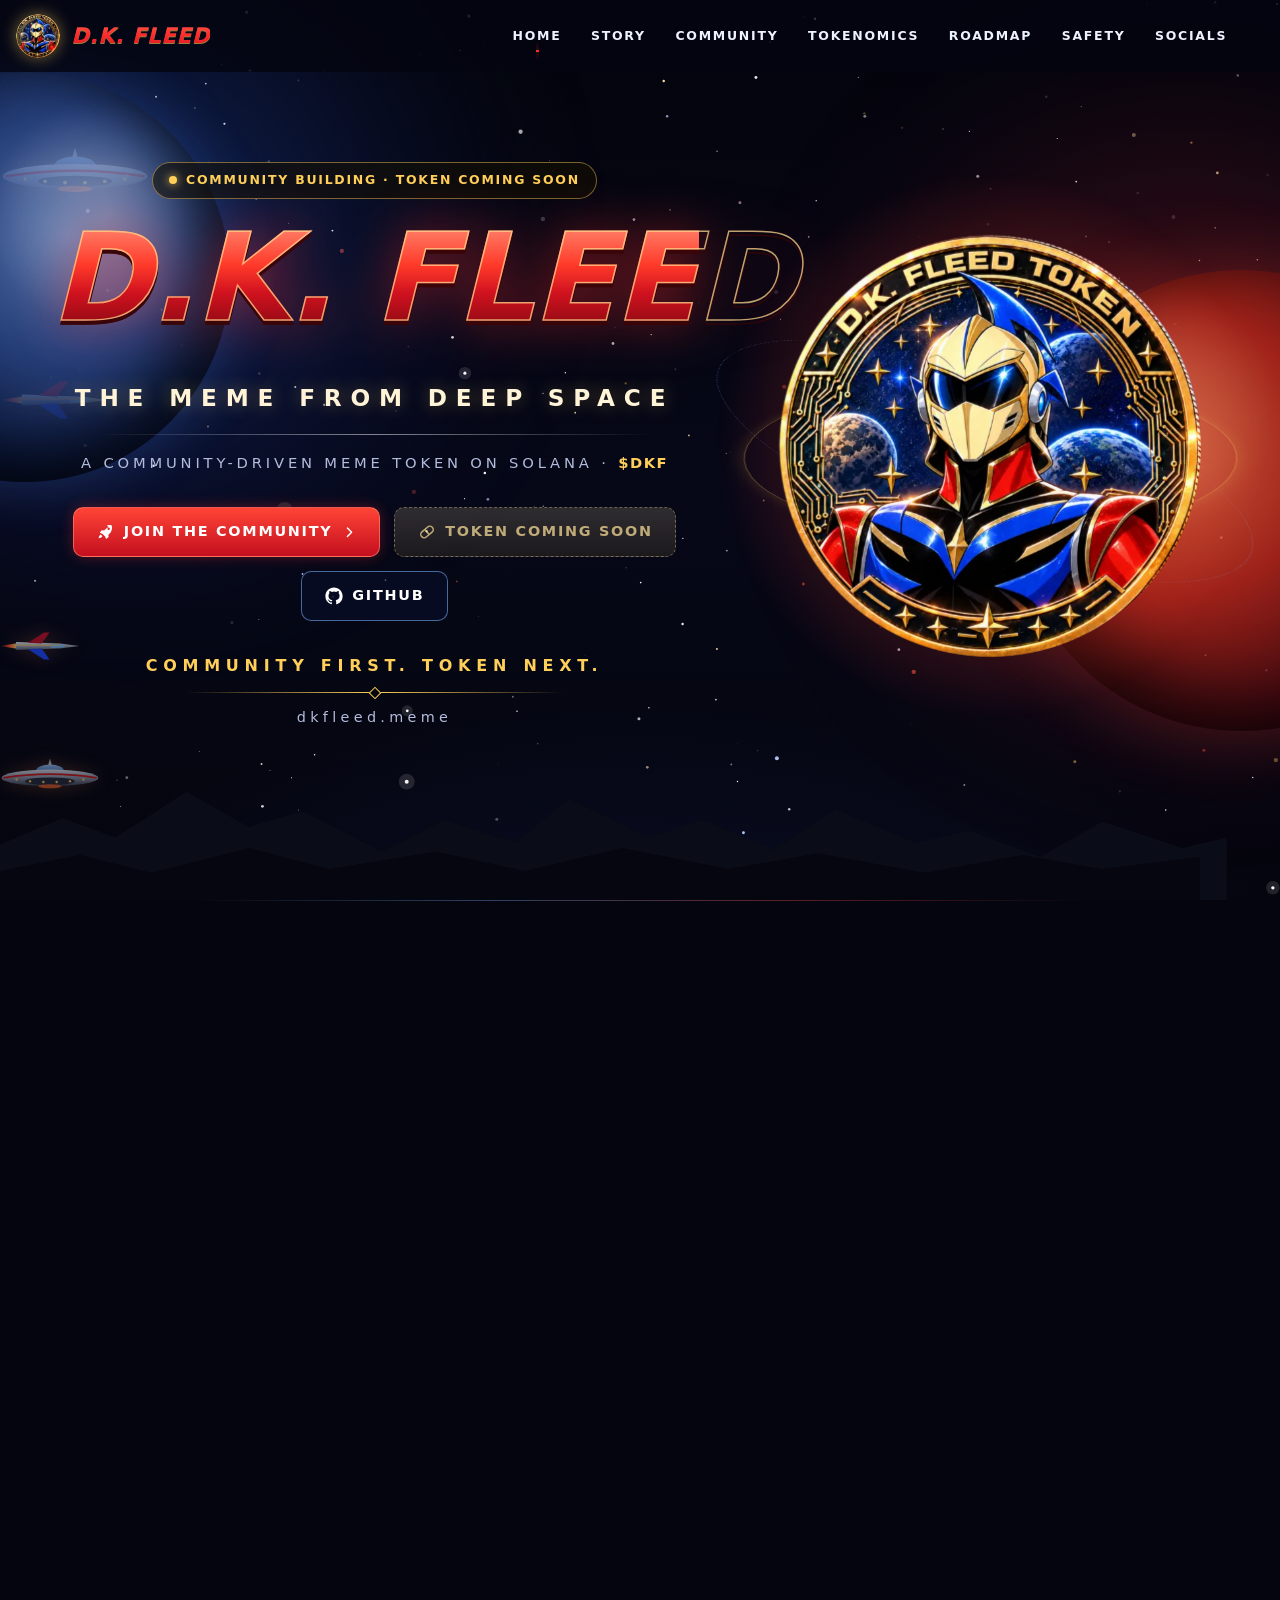
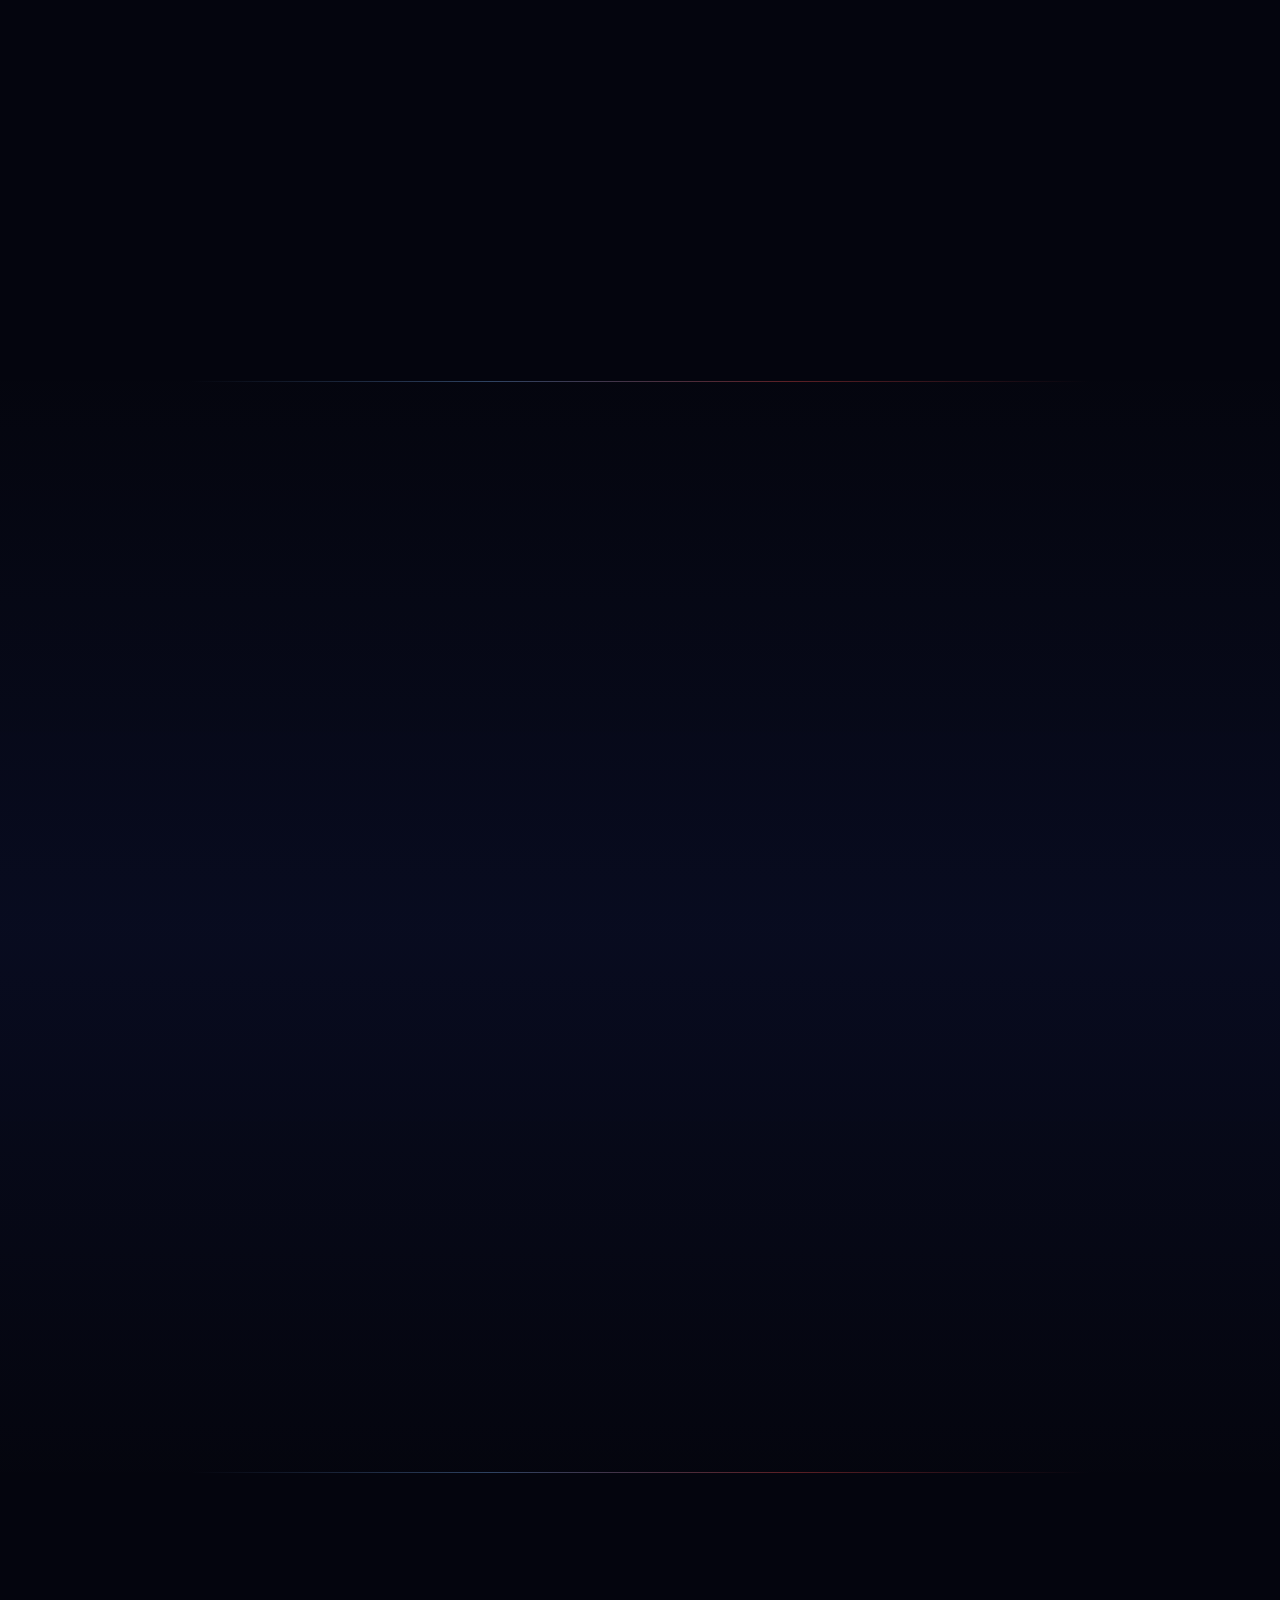
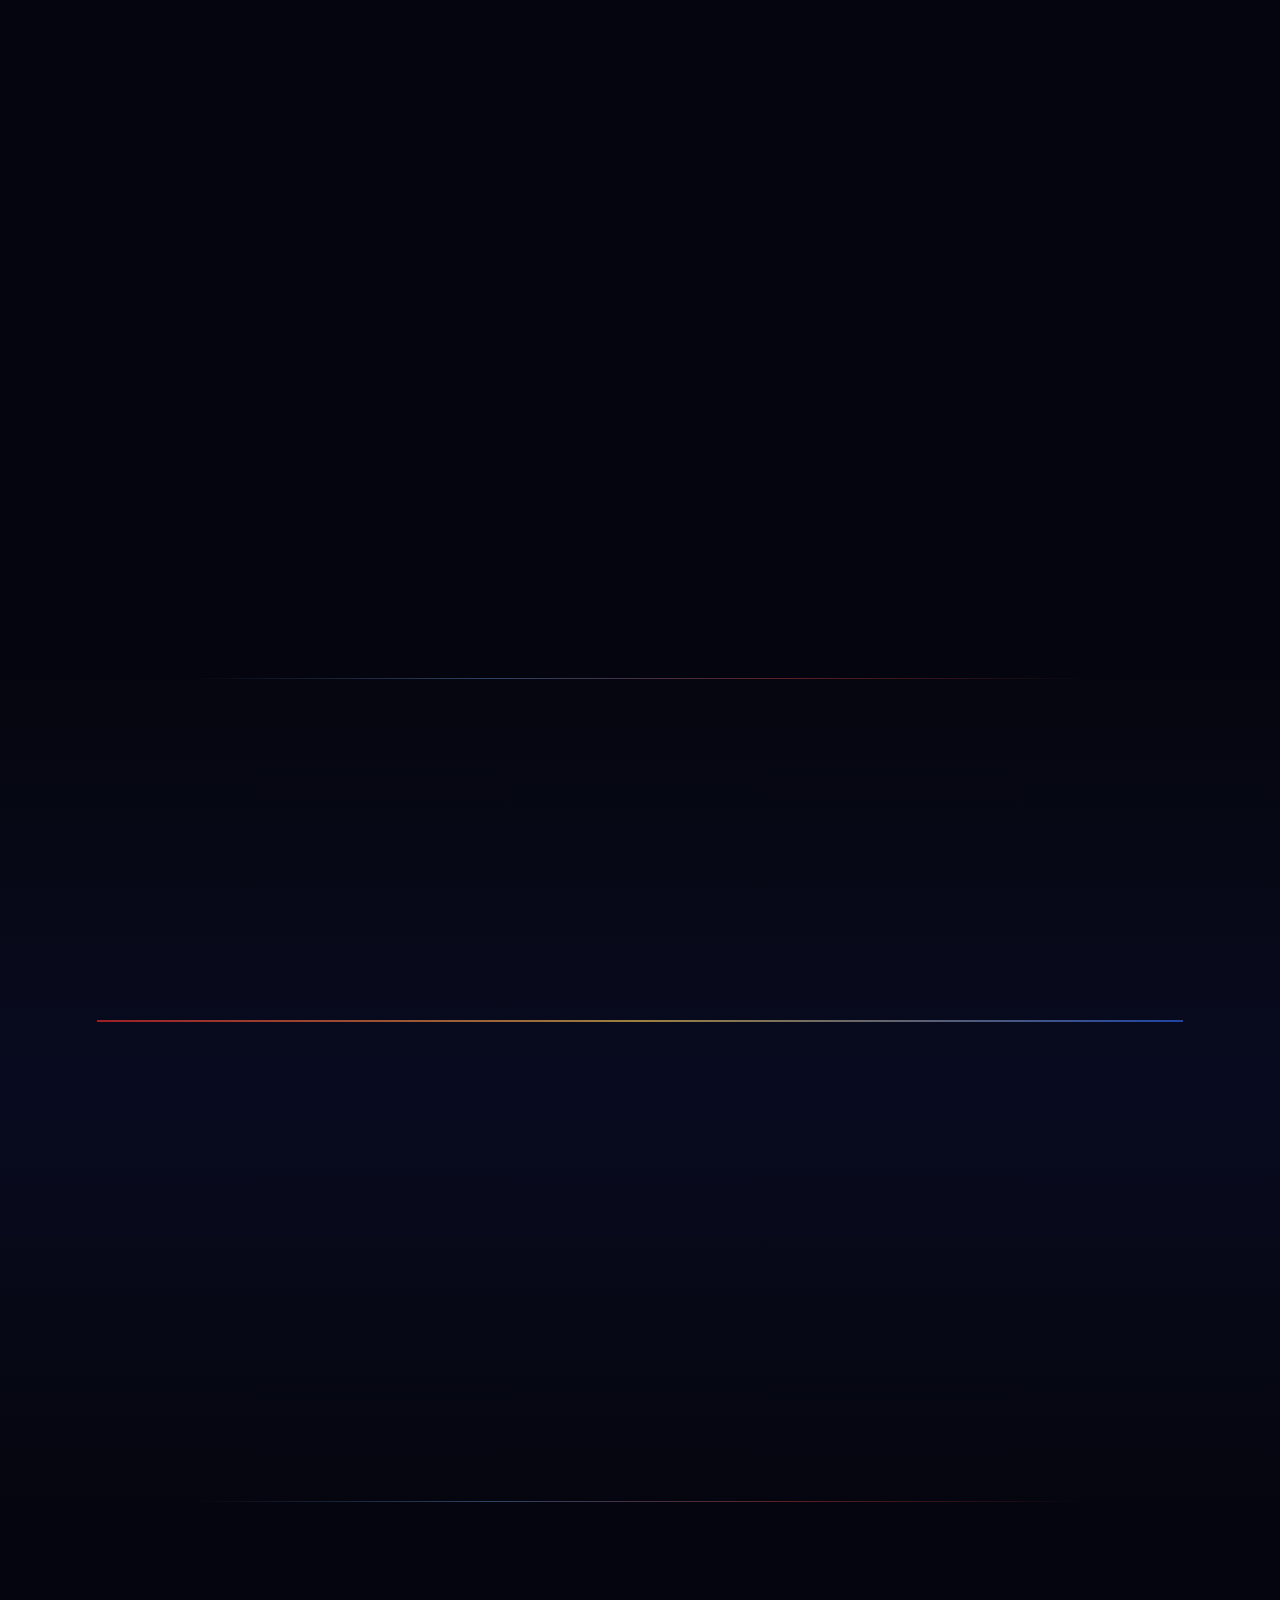
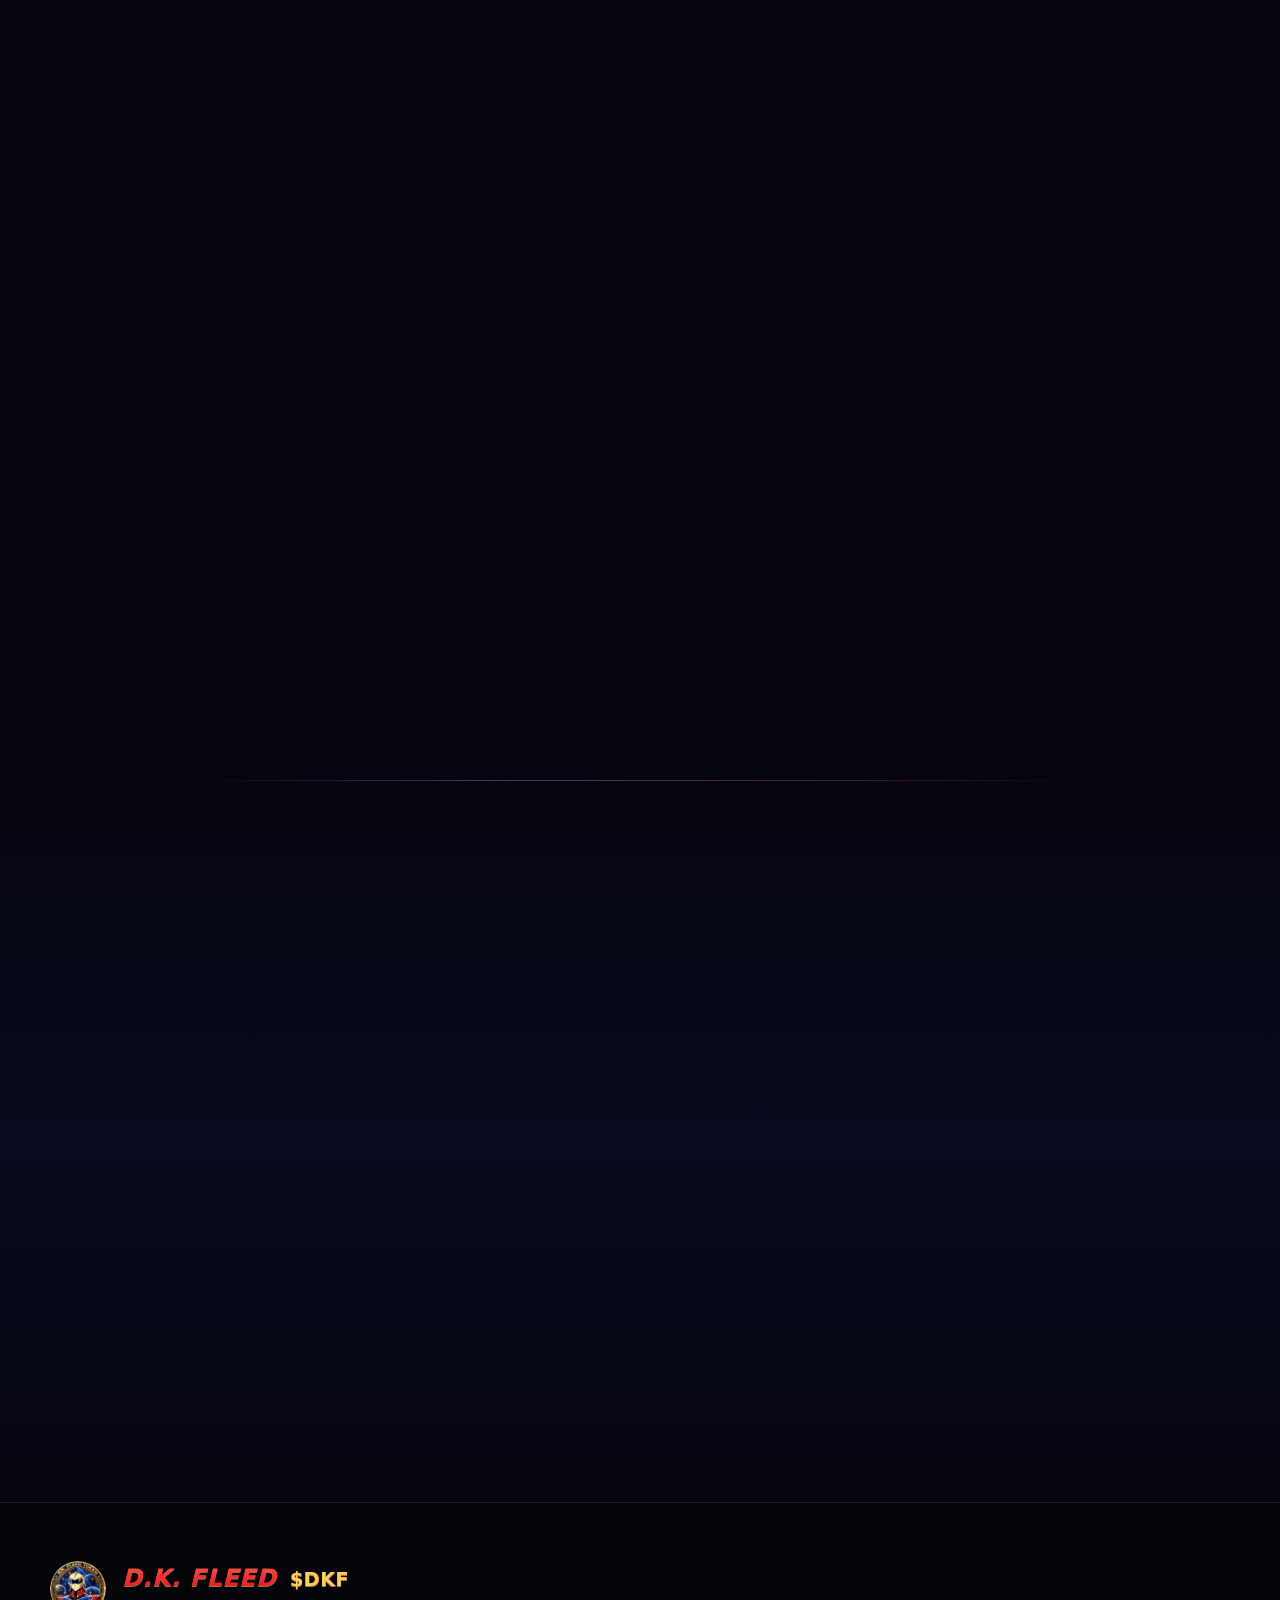
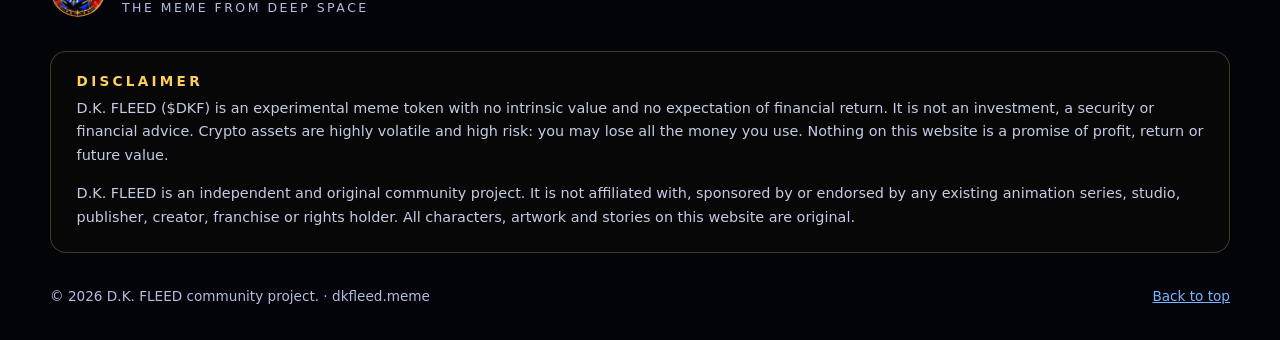
==== commit a2eaa0d3: "Make site English-only, expand retro story, use dkfleed.meme canonical URL - Remove the EN/IT langua" ====
--- a/site/index.html
+++ b/site/index.html
@@ -6,11 +6,11 @@
   <meta http-equiv="Content-Security-Policy" content="default-src 'self'; img-src 'self' data:; style-src 'self'; script-src 'self'; font-src 'self'; connect-src 'none'; object-src 'none'; base-uri 'self'; form-action 'none'; upgrade-insecure-requests">
   <meta name="referrer" content="strict-origin-when-cross-origin">
 
-  <title>D.K. FLEED ($DKF) — The Meme From Deep Space | Solana Meme Token</title>
-  <meta name="description" content="D.K. FLEED ($DKF) is a community-first meme token on Solana. Planned Pump.fun fair launch, no presale. Community building now — token coming soon.">
+  <title>D.K. FLEED ($DKF) — The Meme From Deep Space | Community-Driven Solana Meme Token</title>
+  <meta name="description" content="D.K. FLEED ($DKF) is an original, community-driven Solana meme token inspired by the spirit of classic 1970s and 1980s robot animation. Planned Pump.fun fair launch, no presale. Token coming soon.">
   <meta name="theme-color" content="#05060f">
   <meta name="color-scheme" content="dark">
-  <link rel="canonical" href="__SITE_URL__/">
+  <link rel="canonical" href="https://dkfleed.meme/">
 
   <link rel="icon" href="favicon.ico" sizes="any">
   <link rel="icon" type="image/png" sizes="32x32" href="favicon-32.png">
@@ -20,23 +20,21 @@
   <meta property="og:type" content="website">
   <meta property="og:site_name" content="D.K. FLEED">
   <meta property="og:title" content="D.K. FLEED ($DKF) — The Meme From Deep Space">
-  <meta property="og:description" content="A community-powered meme token on Solana. Community first. Token next.">
-  <meta property="og:url" content="__SITE_URL__/">
-  <meta property="og:image" content="__SITE_URL__/og-image.jpg">
+  <meta property="og:description" content="The retro robot spirit returns from deep space. An original, community-driven Solana meme token. Token coming soon.">
+  <meta property="og:url" content="https://dkfleed.meme/">
+  <meta property="og:image" content="https://dkfleed.meme/og-image.jpg">
   <meta property="og:image:width" content="1200">
   <meta property="og:image:height" content="630">
   <meta property="og:image:alt" content="D.K. FLEED token logo — The Meme From Deep Space">
   <meta property="og:locale" content="en_US">
-  <meta property="og:locale:alternate" content="it_IT">
   <meta name="twitter:card" content="summary_large_image">
   <meta name="twitter:title" content="D.K. FLEED ($DKF) — The Meme From Deep Space">
-  <meta name="twitter:description" content="A community-powered meme token on Solana. Community first. Token next.">
-  <meta name="twitter:image" content="__SITE_URL__/og-image.jpg">
+  <meta name="twitter:description" content="The retro robot spirit returns from deep space. An original, community-driven Solana meme token. Token coming soon.">
+  <meta name="twitter:image" content="https://dkfleed.meme/og-image.jpg">
 
   <link rel="preload" href="assets/img/token-coin-640.webp" as="image" type="image/webp">
   <link rel="stylesheet" href="assets/css/styles.css">
   <script src="assets/js/config.js" defer></script>
-  <script src="assets/js/i18n.js" defer></script>
   <script src="assets/js/main.js" defer></script>
 </head>
 <body>
@@ -78,7 +76,7 @@
     </symbol>
   </svg>
 
-  <a class="skip-link" href="#main" data-i18n="skip">Skip to content</a>
+  <a class="skip-link" href="#main">Skip to content</a>
 
   <!-- Background layers -->
   <div class="space" aria-hidden="true">
@@ -100,26 +98,22 @@
         <span class="brand-name">D.K. FLEED</span>
       </a>
 
-      <nav class="nav" id="site-nav" data-i18n-attr="aria-label:nav.label" aria-label="Main navigation">
+      <nav class="nav" id="site-nav" aria-label="Main navigation">
         <ul>
-          <li><a href="#home" data-i18n="nav.home">Home</a></li>
-          <li><a href="#story" data-i18n="nav.story">Story</a></li>
-          <li><a href="#community" data-i18n="nav.community">Community</a></li>
-          <li><a href="#tokenomics" data-i18n="nav.tokenomics">Tokenomics</a></li>
-          <li><a href="#roadmap" data-i18n="nav.roadmap">Roadmap</a></li>
-          <li><a href="#safety" data-i18n="nav.safety">Safety</a></li>
-          <li><a href="#socials" data-i18n="nav.socials">Socials</a></li>
+          <li><a href="#home">Home</a></li>
+          <li><a href="#story">Story</a></li>
+          <li><a href="#community">Community</a></li>
+          <li><a href="#tokenomics">Tokenomics</a></li>
+          <li><a href="#roadmap">Roadmap</a></li>
+          <li><a href="#safety">Safety</a></li>
+          <li><a href="#socials">Socials</a></li>
         </ul>
       </nav>
 
       <div class="header-tools">
-        <div class="lang" role="group" data-i18n-attr="aria-label:lang.label" aria-label="Language">
-          <button type="button" class="lang-btn" data-lang="en" aria-pressed="true" lang="en">EN</button>
-          <button type="button" class="lang-btn" data-lang="it" aria-pressed="false" lang="it">IT</button>
-        </div>
         <button type="button" class="menu-toggle" aria-expanded="false" aria-controls="site-nav">
           <span class="menu-bars" aria-hidden="true"></span>
-          <span class="visually-hidden" data-i18n="nav.menu">Menu</span>
+          <span class="visually-hidden">Menu</span>
         </button>
       </div>
     </div>
@@ -133,26 +127,26 @@
 
       <div class="hero-inner container">
         <div class="hero-copy">
-          <p class="status-pill"><span class="dot" aria-hidden="true"></span><span data-i18n="hero.status">Community Building · Token Coming Soon</span></p>
+          <p class="status-pill"><span class="dot" aria-hidden="true"></span><span>Community Building · Token Coming Soon</span></p>
           <h1 id="hero-title" class="hero-title">D.K.&nbsp;FLEED</h1>
-          <p class="hero-motto" data-i18n="hero.motto">The Meme From Deep Space</p>
+          <p class="hero-motto">The Meme From Deep Space</p>
           <div class="hero-rule" aria-hidden="true"></div>
-          <p class="hero-sub"><span data-i18n="hero.sub">A community-powered meme token on Solana</span> · <strong>$DKF</strong></p>
+          <p class="hero-sub"><span>A community-driven meme token on Solana</span> · <strong>$DKF</strong></p>
 
           <div class="hero-cta">
             <a class="btn btn--red" href="#socials">
               <svg class="icon" aria-hidden="true"><use href="#i-rocket"/></svg>
-              <span data-i18n="hero.ctaCommunity">Join the Community</span>
+              <span>Join the Community</span>
               <svg class="icon icon--sm" aria-hidden="true"><use href="#i-arrow"/></svg>
             </a>
-            <span class="pump-slot" data-pump-slot="hero"><button class="btn btn--gold" type="button" disabled><svg class="icon" aria-hidden="true"><use href="#i-pill"/></svg><span data-i18n="socials.pumpSoon">Token Coming Soon</span></button></span>
+            <span class="pump-slot" data-pump-slot="hero"><button class="btn btn--gold" type="button" disabled><svg class="icon" aria-hidden="true"><use href="#i-pill"/></svg><span>Token Coming Soon</span></button></span>
             <a class="btn btn--ghost" href="https://github.com/dkfleedmeme/dkfleed-meme" data-link="github" target="_blank" rel="noopener noreferrer">
               <svg class="icon" aria-hidden="true"><use href="#i-github"/></svg>
-              <span data-i18n="hero.ctaGithub">GitHub</span>
+              <span>GitHub</span>
             </a>
           </div>
 
-          <p class="hero-phrase" data-i18n="hero.phrase">Community first. Token next.</p>
+          <p class="hero-phrase">Community first. Token next.</p>
           <div class="hero-divider" aria-hidden="true"><span></span></div>
           <p class="hero-domain">dkfleed.meme</p>
         </div>
@@ -162,7 +156,7 @@
             <div class="coin-glow" aria-hidden="true"></div>
             <div class="orbit orbit--1" aria-hidden="true"></div>
             <div class="orbit orbit--2" aria-hidden="true"></div>
-            <div class="coin" role="img" data-i18n-attr="aria-label:hero.coinAlt" aria-label="D.K. FLEED official token logo">
+            <div class="coin" role="img" aria-label="D.K. FLEED official token logo">
               <img class="coin-face coin-face--front" src="assets/img/token-coin-640.webp" srcset="assets/img/token-coin-360.webp 360w, assets/img/token-coin-640.webp 640w" sizes="(max-width: 700px) 70vw, 420px" width="640" height="640" alt="" fetchpriority="high">
               <span class="coin-edge" aria-hidden="true"><i></i><i></i><i></i><i></i><i></i><i></i></span>
               <img class="coin-face coin-face--back" src="assets/img/token-coin-640.webp" srcset="assets/img/token-coin-360.webp 360w, assets/img/token-coin-640.webp 640w" sizes="(max-width: 700px) 70vw, 420px" width="640" height="640" alt="" aria-hidden="true">
@@ -181,19 +175,22 @@
     <section class="section" id="story" aria-labelledby="story-title">
       <div class="container">
         <header class="section-head reveal">
-          <p class="kicker" data-i18n="story.kicker">Transmission received</p>
-          <h2 id="story-title" data-i18n="story.title">The Story</h2>
+          <p class="kicker">Transmission received</p>
+          <h2 id="story-title">The Story</h2>
+          <p class="lead story-tagline">The retro robot spirit returns from deep space.</p>
         </header>
         <div class="story-grid">
           <div class="panel story-text reveal">
-            <p data-i18n="story.p1">Far beyond the last known star, a signal crossed the void: a golden coin, a red-and-blue pilot and one simple message — memes travel faster than light.</p>
-            <p data-i18n="story.p2">D.K. FLEED landed on Solana as an original, independent meme project. No corporate backers, no hidden insiders, no complicated promises. Just a crew of people who love space, art and internet culture.</p>
-            <p class="story-punch" data-i18n="story.p3">The mission starts with people, not charts. First we build the crew. Then, together, we launch.</p>
+            <p class="story-intro">Born from a signal travelling across deep space, D.K. FLEED carries the spirit of an era when giant mechanical heroes defended distant worlds and every new adventure began among the stars. It is a tribute to the imagination, courage and unforgettable atmosphere of classic 1970s and 1980s robot animation—reborn as an original, community-driven meme for a new digital generation.</p>
+            <p>Remember the thrill of an early weekend morning? Steel giants rising from secret hangars, comets streaking across hand-painted skies, heroic theme songs and cliffhangers that made the wait for the next episode feel endless. Those worlds taught a whole generation about courage, friendship and never giving up.</p>
+            <p>D.K. FLEED picks up that old signal and brings it to Solana as an independent meme project. No corporate backers, no hidden insiders, no complicated promises—just a crew of dreamers, collectors and space-adventure fans who never stopped looking up at the stars.</p>
+            <p class="story-punch">Yesterday’s cosmic dreams. Today’s meme community.</p>
           </div>
           <ul class="feature-list">
-            <li class="feature reveal"><span class="feature-badge feature-badge--red">01</span><div><h3 data-i18n="story.f1t">Original</h3><p data-i18n="story.f1d">An independent meme brand created from scratch.</p></div></li>
-            <li class="feature reveal"><span class="feature-badge feature-badge--blue">02</span><div><h3 data-i18n="story.f2t">Solana</h3><p data-i18n="story.f2d">Built for the fast, low-fee Solana network.</p></div></li>
-            <li class="feature reveal"><span class="feature-badge feature-badge--gold">03</span><div><h3 data-i18n="story.f3t">Transparent</h3><p data-i18n="story.f3d">Open-source website, public repository, no hidden code.</p></div></li>
+            <li class="feature reveal"><span class="feature-badge feature-badge--red">01</span><div><h3>Retro at Heart</h3><p>Bold colours, gleaming chrome, starfields and heroic energy straight out of the golden age of robot animation.</p></div></li>
+            <li class="feature reveal"><span class="feature-badge feature-badge--gold">02</span><div><h3>100% Original</h3><p>An original hero, artwork and story created from scratch. No borrowed names, designs or storylines.</p></div></li>
+            <li class="feature reveal"><span class="feature-badge feature-badge--blue">03</span><div><h3>Built on Solana</h3><p>A community-driven meme token planned for the fast, low-fee Solana network.</p></div></li>
+            <li class="feature reveal"><span class="feature-badge feature-badge--red">04</span><div><h3>Transparent</h3><p>Open-source website, public repository, no hidden code and no presale.</p></div></li>
           </ul>
         </div>
       </div>
@@ -203,17 +200,21 @@
     <section class="section section--alt" id="community" aria-labelledby="community-title">
       <div class="container">
         <header class="section-head reveal">
-          <p class="kicker" data-i18n="community.kicker">Join the crew</p>
-          <h2 id="community-title" data-i18n="community.title">Community First</h2>
-          <p class="lead" data-i18n="community.lead">D.K. FLEED is in its community-building phase. Before any token exists, we are gathering the crew that will shape the project.</p>
+          <p class="kicker">Join the crew</p>
+          <h2 id="community-title">Community First</h2>
+          <p class="lead">Built for dreamers, collectors and nostalgic space heroes. D.K. FLEED is in its community-building phase: before any token exists, we are assembling the crew that will shape the adventure.</p>
         </header>
         <ul class="card-grid card-grid--4">
-          <li class="card reveal"><span class="card-icon card-icon--red" aria-hidden="true">✦</span><h3 data-i18n="community.c1t">Memes &amp; Art</h3><p data-i18n="community.c1d">Create and share memes, artwork and stories from deep space.</p></li>
-          <li class="card reveal"><span class="card-icon card-icon--blue" aria-hidden="true">◈</span><h3 data-i18n="community.c2t">Ideas</h3><p data-i18n="community.c2d">Propose ideas and help decide the next steps of the mission.</p></li>
-          <li class="card reveal"><span class="card-icon card-icon--gold" aria-hidden="true">✺</span><h3 data-i18n="community.c3t">Spread the Signal</h3><p data-i18n="community.c3d">Bring friends aboard. The bigger the crew, the stronger the signal.</p></li>
-          <li class="card reveal"><span class="card-icon card-icon--red" aria-hidden="true">⛨</span><h3 data-i18n="community.c4t">Stay Safe</h3><p data-i18n="community.c4d">Look out for each other and report scams and impersonators.</p></li>
+          <li class="card reveal"><span class="card-icon card-icon--red" aria-hidden="true">✦</span><h3>Retro Memes &amp; Fan Art</h3><p>Create and share original memes and artwork with that hand-drawn, retro space-adventure feel.</p></li>
+          <li class="card reveal"><span class="card-icon card-icon--gold" aria-hidden="true">◈</span><h3>Collectors’ Corner</h3><p>Share the memories, posters and vintage treasures that first made you dream of distant galaxies.</p></li>
+          <li class="card reveal"><span class="card-icon card-icon--blue" aria-hidden="true">✺</span><h3>Spread the Signal</h3><p>Bring friends aboard. Every new crew member makes the signal stronger.</p></li>
+          <li class="card reveal"><span class="card-icon card-icon--red" aria-hidden="true">⛨</span><h3>Stay Safe</h3><p>Look out for each other and report scams and impersonators.</p></li>
         </ul>
-        <p class="center reveal"><a class="btn btn--blue" href="#socials"><span data-i18n="community.cta">Find our channels</span><svg class="icon icon--sm" aria-hidden="true"><use href="#i-arrow"/></svg></a></p>
+        <div class="community-banner reveal">
+          <p class="community-motto">No pilots. No borders. One community among the stars.</p>
+          <p class="community-sub">A new community inspired by a legendary era of imagination.</p>
+        </div>
+        <p class="center reveal"><a class="btn btn--blue" href="#socials"><span>Find our channels</span><svg class="icon icon--sm" aria-hidden="true"><use href="#i-arrow"/></svg></a></p>
       </div>
     </section>
 
@@ -221,17 +222,17 @@
     <section class="section" id="tokenomics" aria-labelledby="tokenomics-title">
       <div class="container">
         <header class="section-head reveal">
-          <p class="kicker" data-i18n="tokenomics.kicker">Planned parameters</p>
-          <h2 id="tokenomics-title" data-i18n="tokenomics.title">Tokenomics</h2>
+          <p class="kicker">Planned parameters</p>
+          <h2 id="tokenomics-title">Tokenomics</h2>
         </header>
         <dl class="stats">
-          <div class="stat stat--wide reveal"><dt data-i18n="tokenomics.supplyL">Planned Supply</dt><dd class="stat-big" data-i18n="tokenomics.supplyV">1,000,000,000 DKF</dd></div>
-          <div class="stat reveal"><dt data-i18n="tokenomics.networkL">Network</dt><dd data-i18n="tokenomics.networkV">Solana</dd></div>
-          <div class="stat reveal"><dt data-i18n="tokenomics.launchL">Launch</dt><dd data-i18n="tokenomics.launchV">Pump.fun Fair Launch</dd></div>
-          <div class="stat reveal"><dt data-i18n="tokenomics.presaleL">Presale</dt><dd data-i18n="tokenomics.presaleV">None</dd></div>
-          <div class="stat reveal"><dt data-i18n="tokenomics.statusL">Status</dt><dd class="stat-status" data-i18n="tokenomics.statusV">Coming Soon</dd></div>
+          <div class="stat stat--wide reveal"><dt>Planned Supply</dt><dd class="stat-big">1,000,000,000 DKF</dd></div>
+          <div class="stat reveal"><dt>Network</dt><dd>Solana</dd></div>
+          <div class="stat reveal"><dt>Launch</dt><dd>Pump.fun Fair Launch</dd></div>
+          <div class="stat reveal"><dt>Presale</dt><dd>None</dd></div>
+          <div class="stat reveal"><dt>Status</dt><dd class="stat-status">Coming Soon</dd></div>
         </dl>
-        <p class="note reveal" data-i18n="tokenomics.note">The token has not been created yet. These are planned parameters only. There is no contract address, no price and no launch date at this time.</p>
+        <p class="note reveal">The token has not been created yet. These are planned parameters only. There is no contract address, no price and no launch date at this time.</p>
       </div>
     </section>
 
@@ -239,14 +240,15 @@
     <section class="section section--alt" id="roadmap" aria-labelledby="roadmap-title">
       <div class="container">
         <header class="section-head reveal">
-          <p class="kicker" data-i18n="roadmap.kicker">Flight plan</p>
-          <h2 id="roadmap-title" data-i18n="roadmap.title">Roadmap</h2>
+          <p class="kicker">Flight plan</p>
+          <h2 id="roadmap-title">Roadmap</h2>
+          <p class="lead">Every great space saga unfolds in episodes. Here is ours—no dates and no promises, just the course we intend to follow together.</p>
         </header>
         <ol class="timeline">
-          <li class="phase phase--active reveal"><span class="phase-tag" data-i18n="roadmap.now">In progress</span><h3 data-i18n="roadmap.p1t">Phase 1 — Ignition</h3><p data-i18n="roadmap.p1d">Brand identity, official website, public GitHub repository, preparation of official social channels.</p></li>
-          <li class="phase reveal"><span class="phase-tag" data-i18n="roadmap.next">Upcoming</span><h3 data-i18n="roadmap.p2t">Phase 2 — Crew Assembly</h3><p data-i18n="roadmap.p2d">Grow the community, memes and art, open discussion about the launch.</p></li>
-          <li class="phase reveal"><span class="phase-tag" data-i18n="roadmap.next">Upcoming</span><h3 data-i18n="roadmap.p3t">Phase 3 — Launch</h3><p data-i18n="roadmap.p3d">Fair launch on Pump.fun when the community is ready. The contract address will be published only on this website and official channels.</p></li>
-          <li class="phase reveal"><span class="phase-tag" data-i18n="roadmap.next">Upcoming</span><h3 data-i18n="roadmap.p4t">Phase 4 — Deep Space</h3><p data-i18n="roadmap.p4d">Explore community-proposed ideas. No date and no outcome is promised.</p></li>
+          <li class="phase phase--active reveal"><span class="phase-tag">In progress</span><h3>Episode 1 — Signal Detected</h3><p>Brand identity, the official website at dkfleed.meme, a public GitHub repository and preparation of the official social channels.</p></li>
+          <li class="phase reveal"><span class="phase-tag">Upcoming</span><h3>Episode 2 — Assemble the Crew</h3><p>Grow the community, start retro meme and fan-art challenges, and gather ideas for the adventure ahead.</p></li>
+          <li class="phase reveal"><span class="phase-tag">Upcoming</span><h3>Episode 3 — Launch Sequence</h3><p>Fair launch on Pump.fun when the community is ready. No presale. The contract address will be published only on this website and official channels.</p></li>
+          <li class="phase reveal"><span class="phase-tag">Upcoming</span><h3>Episode 4 — Beyond the Stars</h3><p>New original chapters of the D.K. FLEED story and community-proposed ideas. No dates and no outcomes are promised.</p></li>
         </ol>
       </div>
     </section>
@@ -255,21 +257,21 @@
     <section class="section" id="safety" aria-labelledby="safety-title">
       <div class="container">
         <header class="section-head reveal">
-          <p class="kicker" data-i18n="safety.kicker">Protect yourself</p>
-          <h2 id="safety-title" data-i18n="safety.title">Safety</h2>
-          <p class="lead" data-i18n="safety.lead">Scammers love new projects. Read this before interacting with anything that uses the D.K. FLEED name.</p>
+          <p class="kicker">Protect yourself</p>
+          <h2 id="safety-title">Safety</h2>
+          <p class="lead">Scammers love new projects. Read this before interacting with anything that uses the D.K. FLEED name.</p>
         </header>
         <div class="safety-grid">
           <ul class="checklist panel reveal">
-            <li><svg class="icon" aria-hidden="true"><use href="#i-shield"/></svg><span data-i18n="safety.s1">There is no presale and no private sale. Anyone offering one is a scammer.</span></li>
-            <li><svg class="icon" aria-hidden="true"><use href="#i-shield"/></svg><span data-i18n="safety.s2">The team will never DM you first and will never ask for your seed phrase or private keys.</span></li>
-            <li><svg class="icon" aria-hidden="true"><use href="#i-shield"/></svg><span data-i18n="safety.s3">This website has no wallet connect, no transactions and no blockchain functions.</span></li>
-            <li><svg class="icon" aria-hidden="true"><use href="#i-shield"/></svg><span data-i18n="safety.s4">Only trust the contract address published on this website and official channels.</span></li>
-            <li><svg class="icon" aria-hidden="true"><use href="#i-shield"/></svg><span data-i18n="safety.s5">Do your own research and never risk more than you can afford to lose.</span></li>
+            <li><svg class="icon" aria-hidden="true"><use href="#i-shield"/></svg><span>There is no presale and no private sale. Anyone offering one is a scammer.</span></li>
+            <li><svg class="icon" aria-hidden="true"><use href="#i-shield"/></svg><span>The team will never DM you first and will never ask for your seed phrase or private keys.</span></li>
+            <li><svg class="icon" aria-hidden="true"><use href="#i-shield"/></svg><span>This website has no wallet connect, no transactions and no blockchain functions.</span></li>
+            <li><svg class="icon" aria-hidden="true"><use href="#i-shield"/></svg><span>Only trust the contract address published on this website and official channels.</span></li>
+            <li><svg class="icon" aria-hidden="true"><use href="#i-shield"/></svg><span>Do your own research and never risk more than you can afford to lose.</span></li>
           </ul>
           <div class="ca-box panel reveal">
-            <p class="ca-label" data-i18n="safety.caL">Official contract address</p>
-            <p class="ca-value" data-i18n="safety.caV">Not available yet — the token has not been created.</p>
+            <p class="ca-label">Official contract address</p>
+            <p class="ca-value">Not available yet — the token has not been created.</p>
           </div>
         </div>
       </div>
@@ -279,15 +281,15 @@
     <section class="section section--alt" id="socials" aria-labelledby="socials-title">
       <div class="container">
         <header class="section-head reveal">
-          <p class="kicker" data-i18n="socials.kicker">Official channels</p>
-          <h2 id="socials-title" data-i18n="socials.title">Socials</h2>
-          <p class="lead" data-i18n="socials.lead">Only the links on this page are official. Channels marked “Coming Soon” are not open yet.</p>
+          <p class="kicker">Official channels</p>
+          <h2 id="socials-title">Socials</h2>
+          <p class="lead">Only the links on this page are official. Channels marked “Coming Soon” are not open yet.</p>
         </header>
         <ul class="social-grid" id="social-grid">
-          <!-- Rendered from assets/js/config.js. Static fallback for no-JS: -->
+          <!-- Rendered from assets/js/config.js. Static fallback without JavaScript: -->
           <li><a class="social-card social-card--github" href="https://github.com/dkfleedmeme/dkfleed-meme" target="_blank" rel="noopener noreferrer"><svg class="icon icon--lg" aria-hidden="true"><use href="#i-github"/></svg><span class="social-name">GitHub</span></a></li>
         </ul>
-        <p class="center reveal"><span class="pump-slot" data-pump-slot="socials"><button class="btn btn--gold" type="button" disabled><svg class="icon" aria-hidden="true"><use href="#i-pill"/></svg><span data-i18n="socials.pumpSoon">Token Coming Soon</span></button></span></p>
+        <p class="center reveal"><span class="pump-slot" data-pump-slot="socials"><button class="btn btn--gold" type="button" disabled><svg class="icon" aria-hidden="true"><use href="#i-pill"/></svg><span>Token Coming Soon</span></button></span></p>
       </div>
     </section>
   </main>
@@ -298,17 +300,17 @@
         <img src="assets/img/token-coin-128.webp" width="56" height="56" alt="" loading="lazy">
         <div>
           <p class="brand-name">D.K. FLEED <span class="ticker">$DKF</span></p>
-          <p class="footer-tagline" data-i18n="footer.tagline">The Meme From Deep Space</p>
+          <p class="footer-tagline">The Meme From Deep Space</p>
         </div>
       </div>
       <div class="disclaimer">
-        <h2 data-i18n="footer.disclaimerTitle">Disclaimer</h2>
-        <p data-i18n="footer.d1">D.K. FLEED ($DKF) is an experimental meme token with no intrinsic value and no expectation of financial return. It is not an investment, a security or financial advice. Crypto assets are highly volatile and high risk: you may lose all the money you use. Nothing on this website is a promise of profit, return or future value.</p>
-        <p data-i18n="footer.d2">D.K. FLEED is an original, independent project. It is not affiliated with, endorsed by or sponsored by any existing franchise, studio, producer or trademark owner.</p>
+        <h2>Disclaimer</h2>
+        <p>D.K. FLEED ($DKF) is an experimental meme token with no intrinsic value and no expectation of financial return. It is not an investment, a security or financial advice. Crypto assets are highly volatile and high risk: you may lose all the money you use. Nothing on this website is a promise of profit, return or future value.</p>
+        <p>D.K. FLEED is an independent and original community project. It is not affiliated with, sponsored by or endorsed by any existing animation series, studio, publisher, creator, franchise or rights holder. All characters, artwork and stories on this website are original.</p>
       </div>
       <div class="footer-bottom">
-        <p>© <span id="year">2026</span> <span data-i18n="footer.rights">D.K. FLEED community project.</span> · dkfleed.meme</p>
-        <a href="#top" class="to-top" data-i18n="footer.top">Back to top</a>
+        <p>© <span id="year">2026</span> <span>D.K. FLEED community project.</span> · dkfleed.meme</p>
+        <a href="#top" class="to-top">Back to top</a>
       </div>
     </div>
   </footer>
--- a/site/assets/css/styles.css
+++ b/site/assets/css/styles.css
@@ -166,17 +166,7 @@
 .nav a:hover::after, .nav a[aria-current="true"]::after { transform: scaleX(1); }
 
 .header-tools { display: flex; align-items: center; gap: .6rem; }
-.lang {
-  display: flex; border: 1px solid var(--panel-border); border-radius: 999px; padding: 3px;
-  background: rgba(8, 12, 30, .7);
-}
-.lang-btn {
-  appearance: none; border: 0; background: transparent; color: var(--muted);
-  font: 700 .75rem/1 var(--font); letter-spacing: .1em; padding: .5rem .7rem; border-radius: 999px;
-  cursor: pointer; min-width: 40px; min-height: 32px; transition: background-color .2s, color .2s, box-shadow .2s;
-}
-.lang-btn:hover { color: #fff; }
-.lang-btn[aria-pressed="true"] { background: linear-gradient(180deg, var(--red), var(--red-2)); color: #fff; box-shadow: 0 0 14px rgba(255, 45, 45, .5); }
+.header-tools:empty { display: none; }
 
 .menu-toggle {
   display: none; appearance: none; width: 44px; height: 44px; border-radius: 10px;
@@ -350,7 +340,9 @@
 
 /* Story */
 .story-grid { display: grid; grid-template-columns: 1.3fr 1fr; gap: 1.5rem; align-items: start; }
+.story-tagline { color: var(--gold); font-weight: 700; letter-spacing: .04em; }
 .story-text p { color: #dfe4fa; }
+.story-intro { font-size: 1.08em; color: #fff !important; border-left: 3px solid var(--red); padding-left: 1rem; }
 .story-punch { color: var(--gold) !important; font-weight: 700; margin-bottom: 0; }
 .feature-list { display: grid; gap: 1rem; }
 .feature { display: flex; gap: 1rem; align-items: flex-start; padding: 1.2rem 1.3rem; transition: transform .25s ease, border-color .25s ease, box-shadow .25s ease; }
@@ -376,6 +368,17 @@
 .card-icon--red { background: rgba(255, 45, 45, .15); color: #ff7a6a; box-shadow: 0 0 18px rgba(255, 45, 45, .25); }
 .card-icon--blue { background: rgba(47, 107, 255, .16); color: var(--blue-2); box-shadow: 0 0 18px rgba(47, 107, 255, .25); }
 .card-icon--gold { background: rgba(255, 207, 90, .14); color: var(--gold); box-shadow: 0 0 18px rgba(255, 207, 90, .25); }
+
+.community-banner {
+  margin: 2.4rem auto 0; max-width: 860px; text-align: center; padding: 1.6rem 1.4rem;
+  border-radius: var(--radius); border: 1px solid rgba(255, 207, 90, .35);
+  background: radial-gradient(ellipse at 50% 0%, rgba(255, 45, 45, .18), transparent 70%), rgba(10, 14, 34, .75);
+}
+.community-motto {
+  margin: 0 0 .4rem; font-family: var(--font-display); font-style: italic; font-weight: 900; text-transform: uppercase;
+  font-size: clamp(1.05rem, 2.6vw, 1.6rem); letter-spacing: .04em; color: #fff; text-shadow: 0 0 18px rgba(255, 60, 60, .45);
+}
+.community-sub { margin: 0; color: var(--gold); letter-spacing: .08em; }
 
 /* Tokenomics */
 .stats { display: grid; grid-template-columns: repeat(4, 1fr); gap: 1.2rem; margin: 0; }
@@ -518,7 +521,6 @@
   .hero-sub { letter-spacing: .08em; }
   .status-pill { font-size: .68rem; letter-spacing: .08em; padding: .4rem .8rem; }
   .header-inner { gap: .6rem; }
-  .lang-btn { min-width: 36px; padding: .5rem .55rem; }
   .hero-phrase { letter-spacing: .2em; }
   .hero-cta { flex-direction: column; align-items: stretch; }
   .hero-cta .btn, .pump-slot, .pump-slot .btn { width: 100%; }
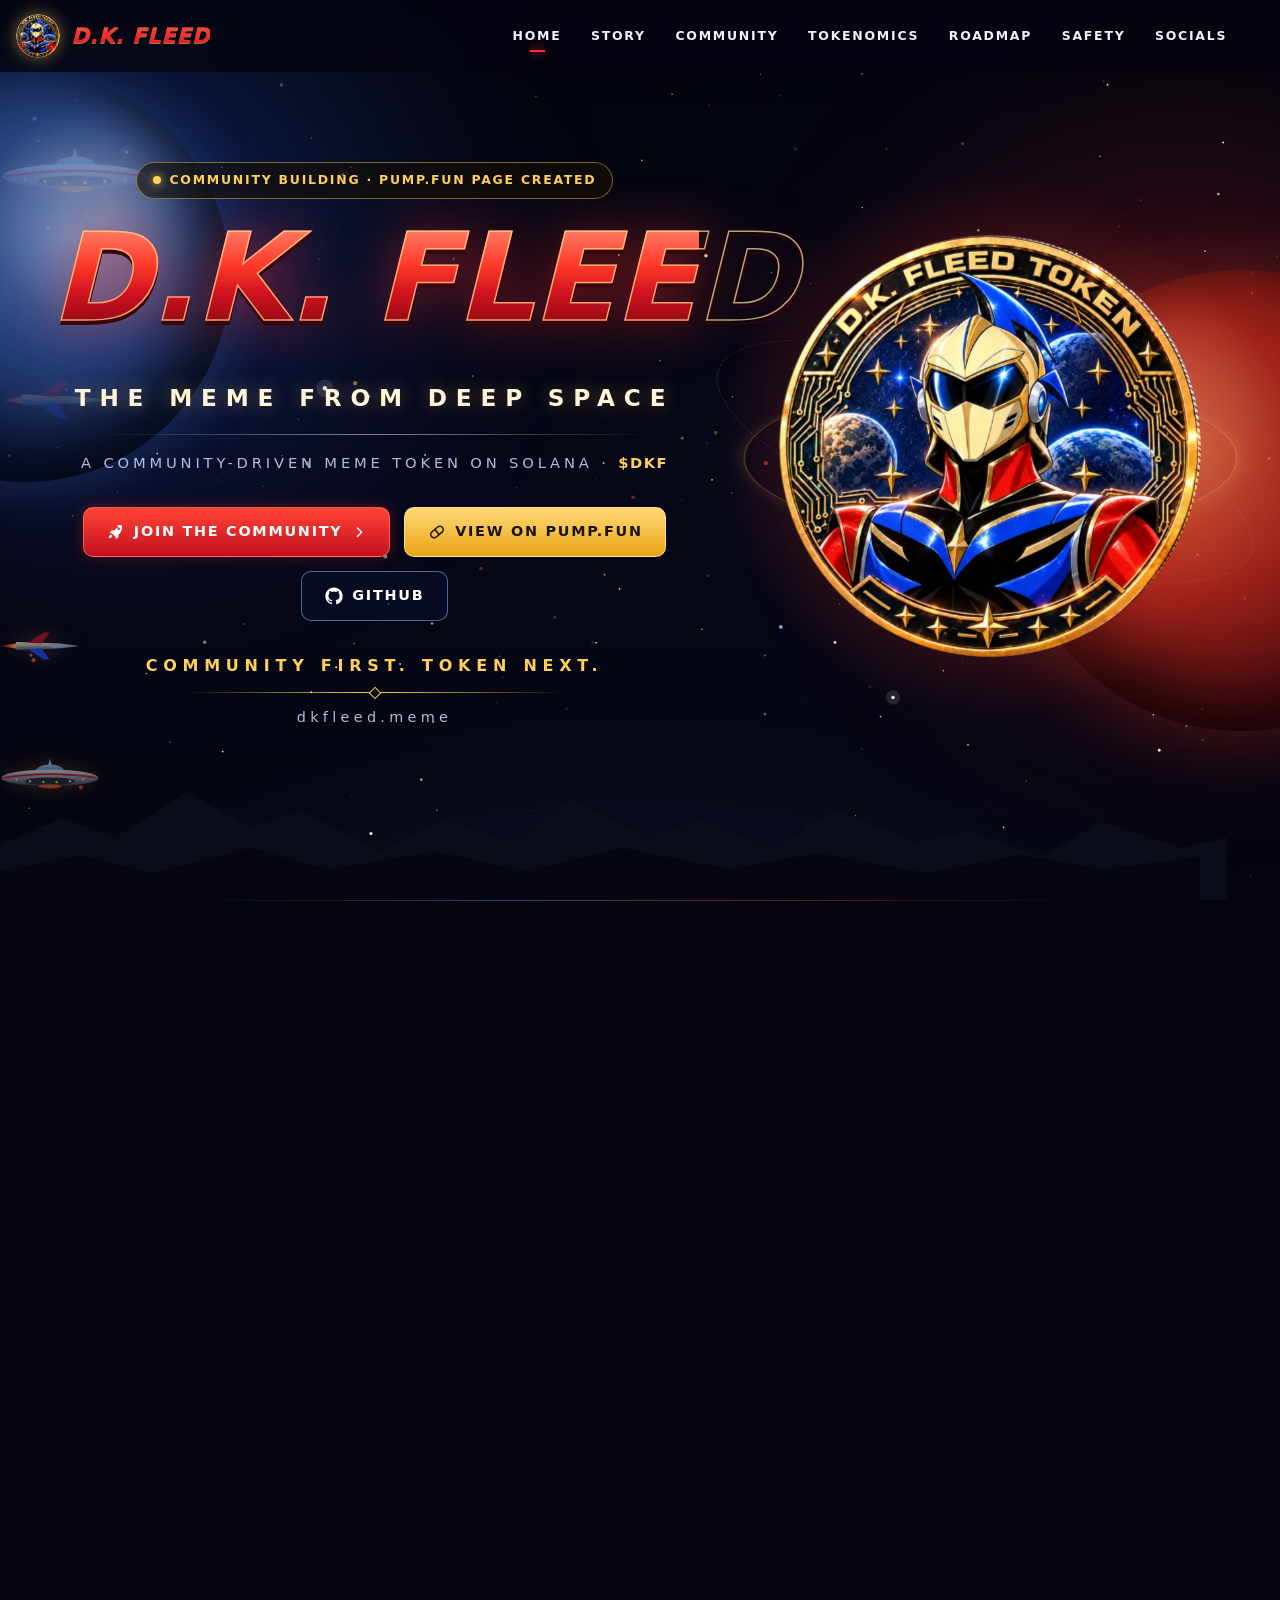
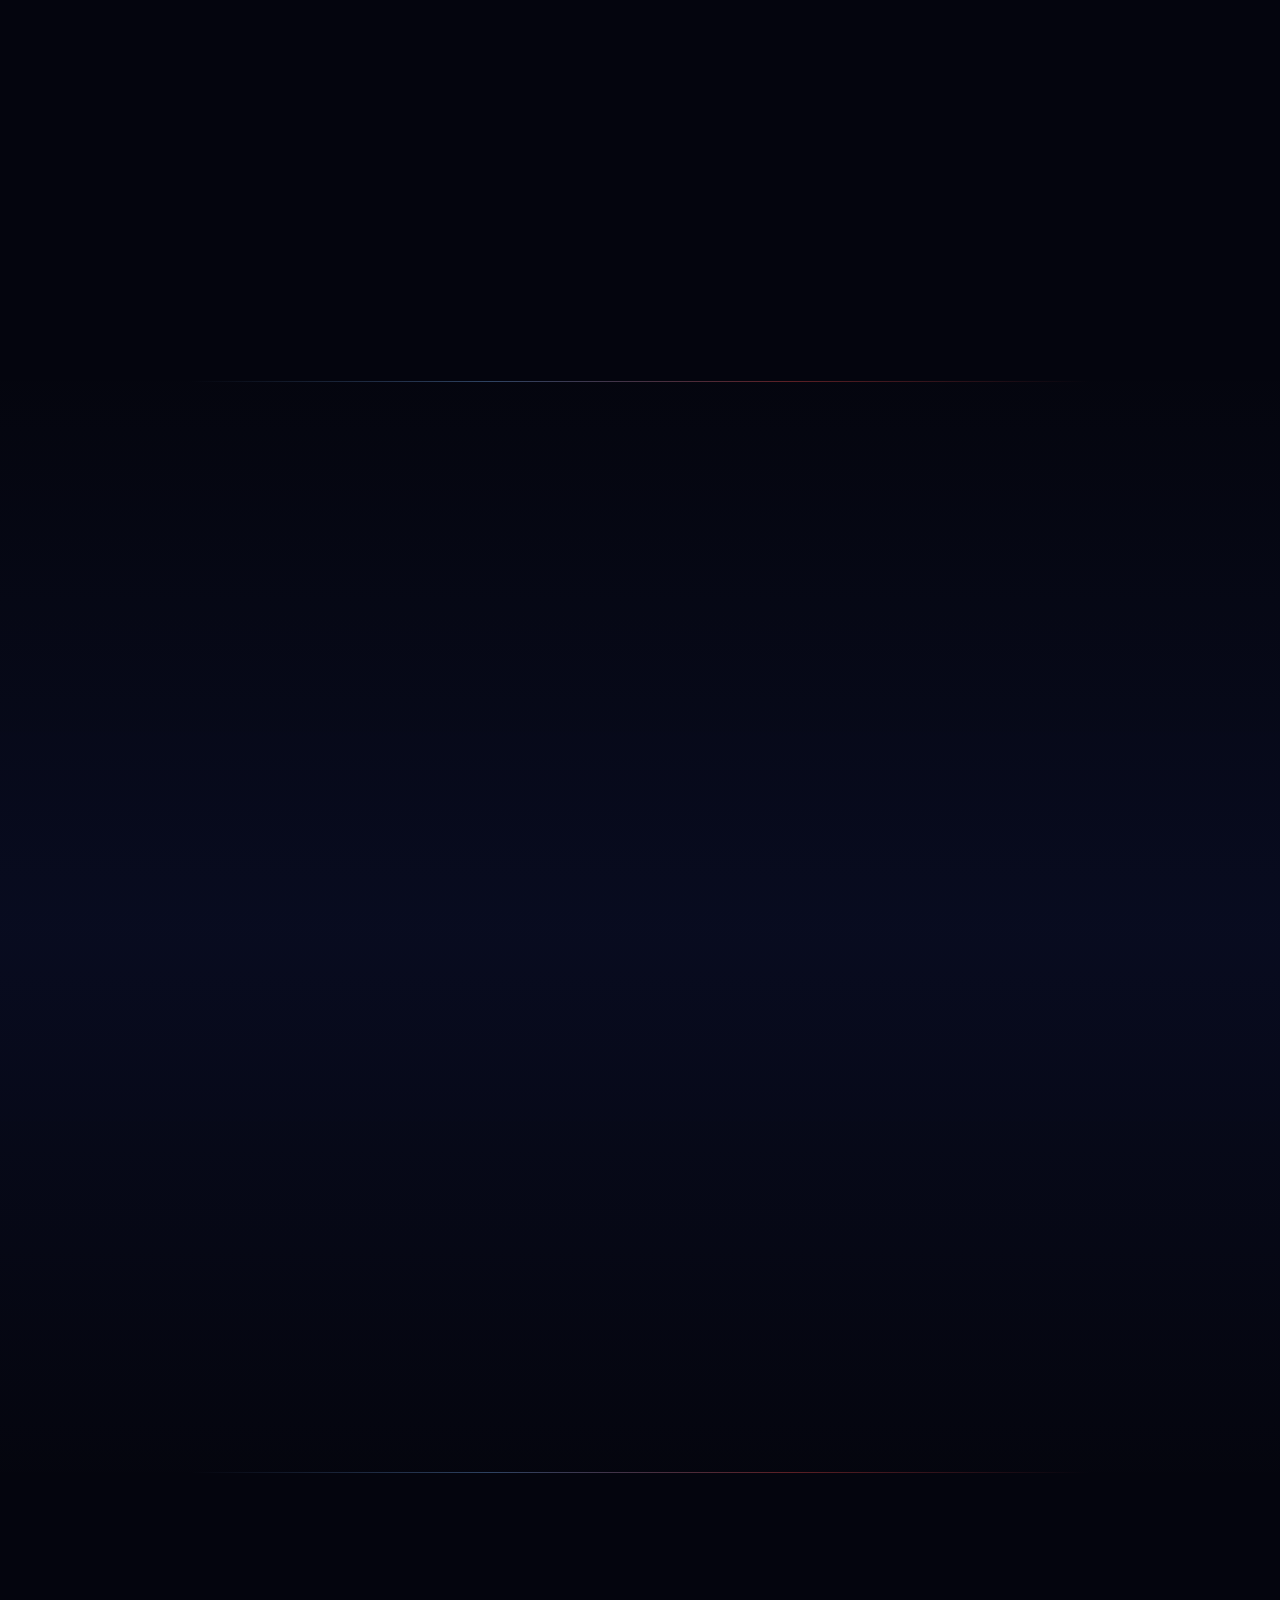
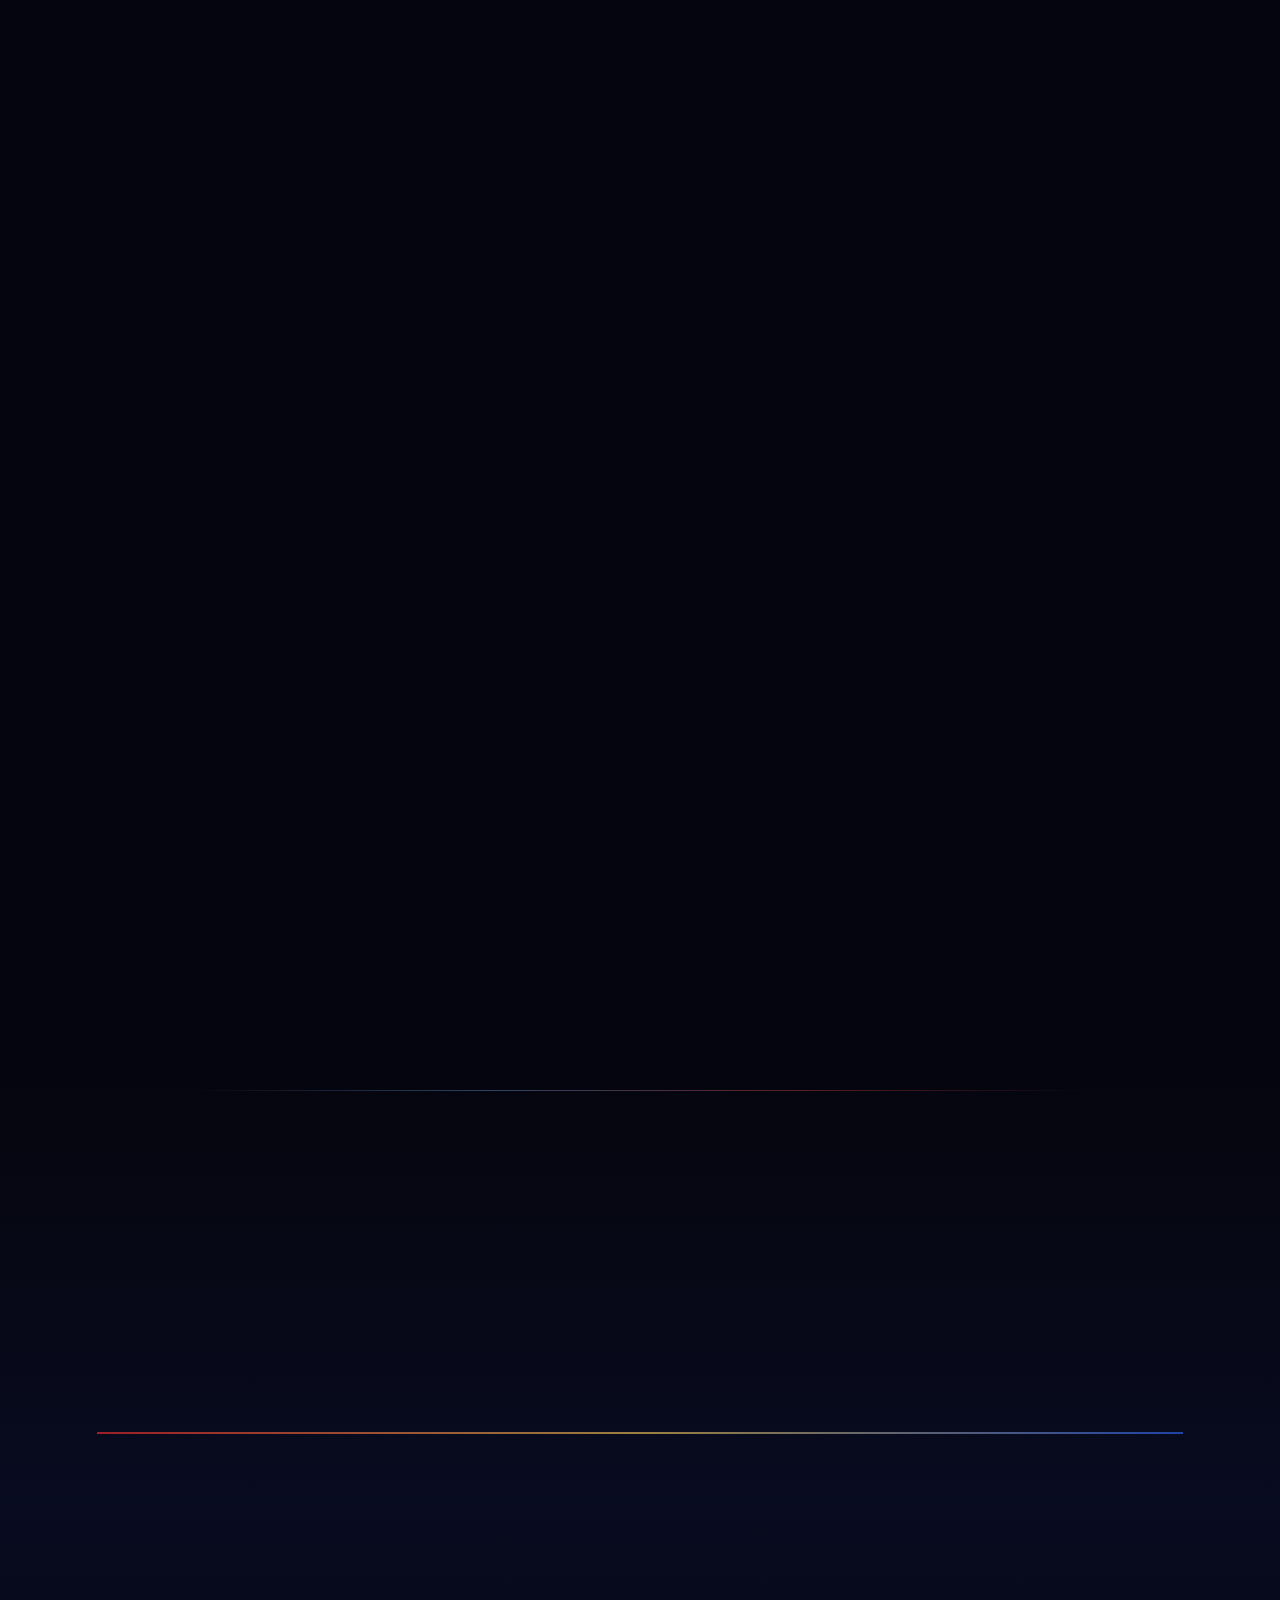
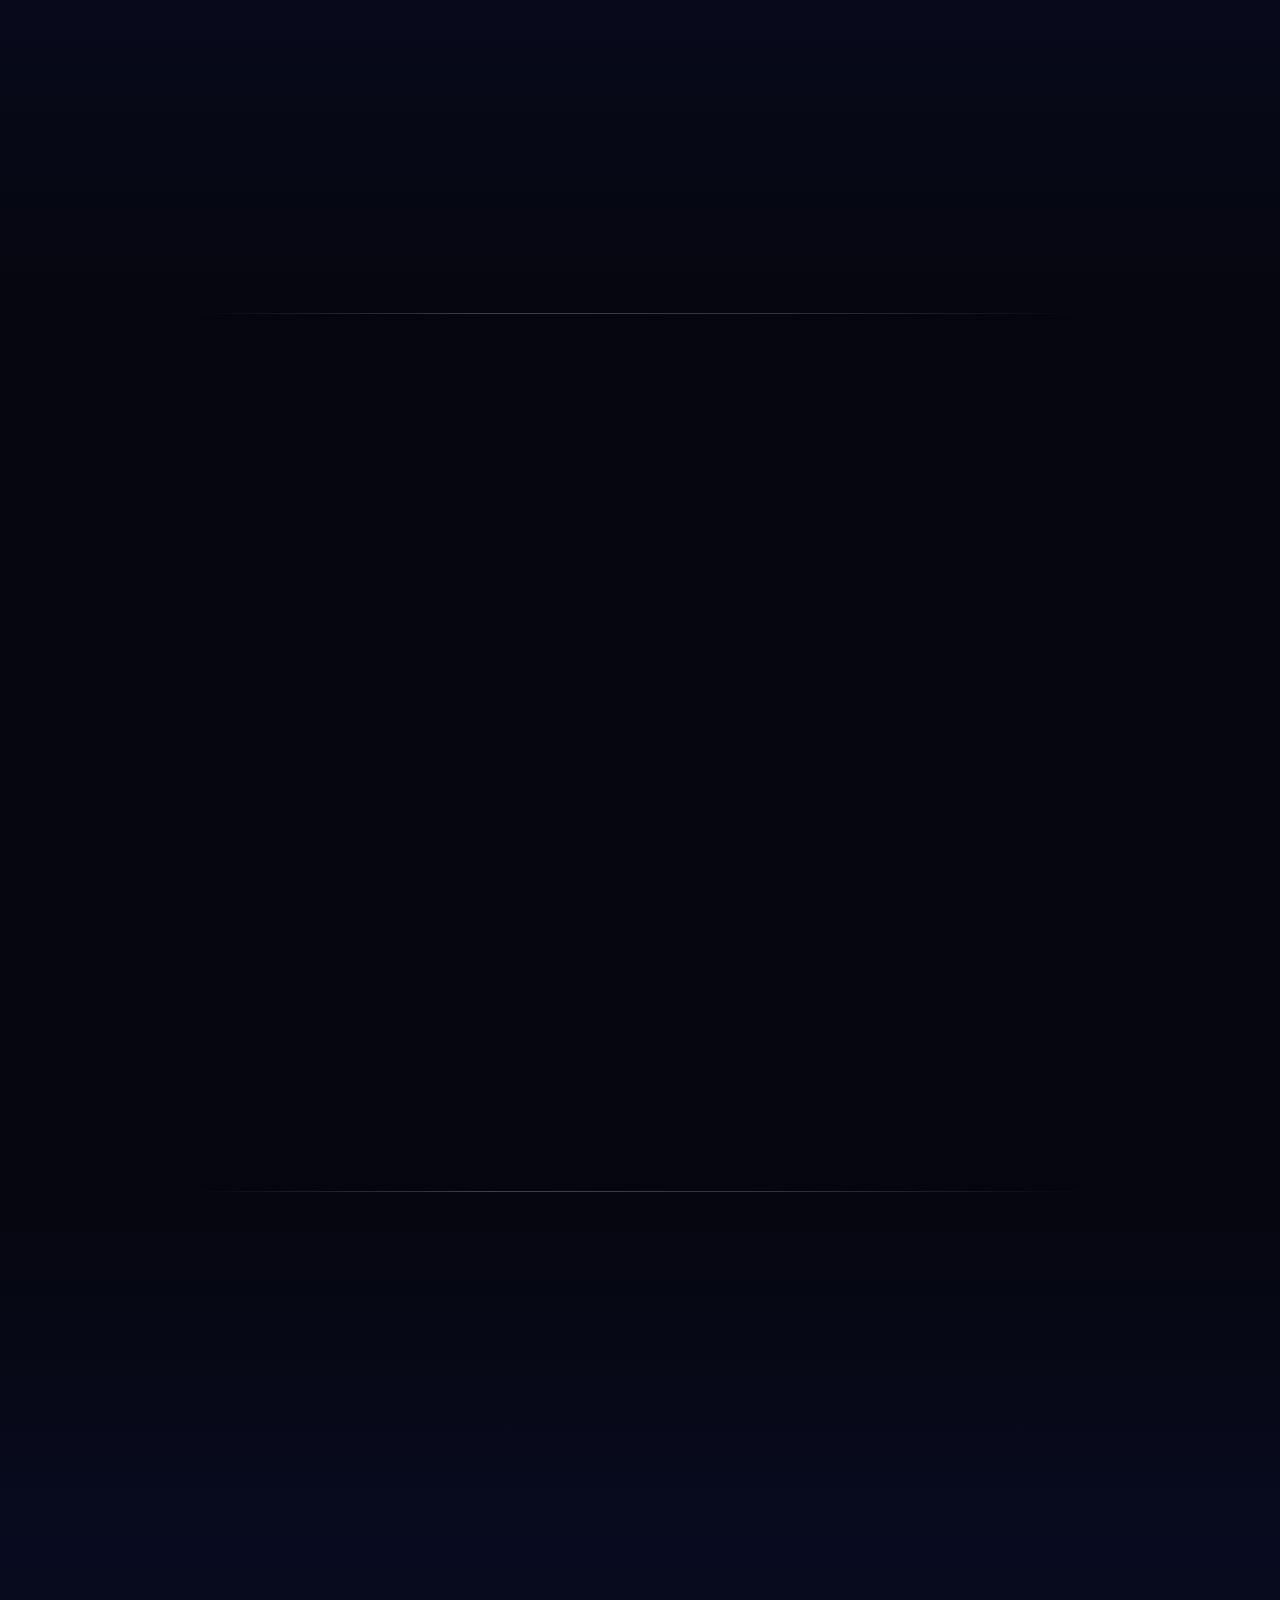
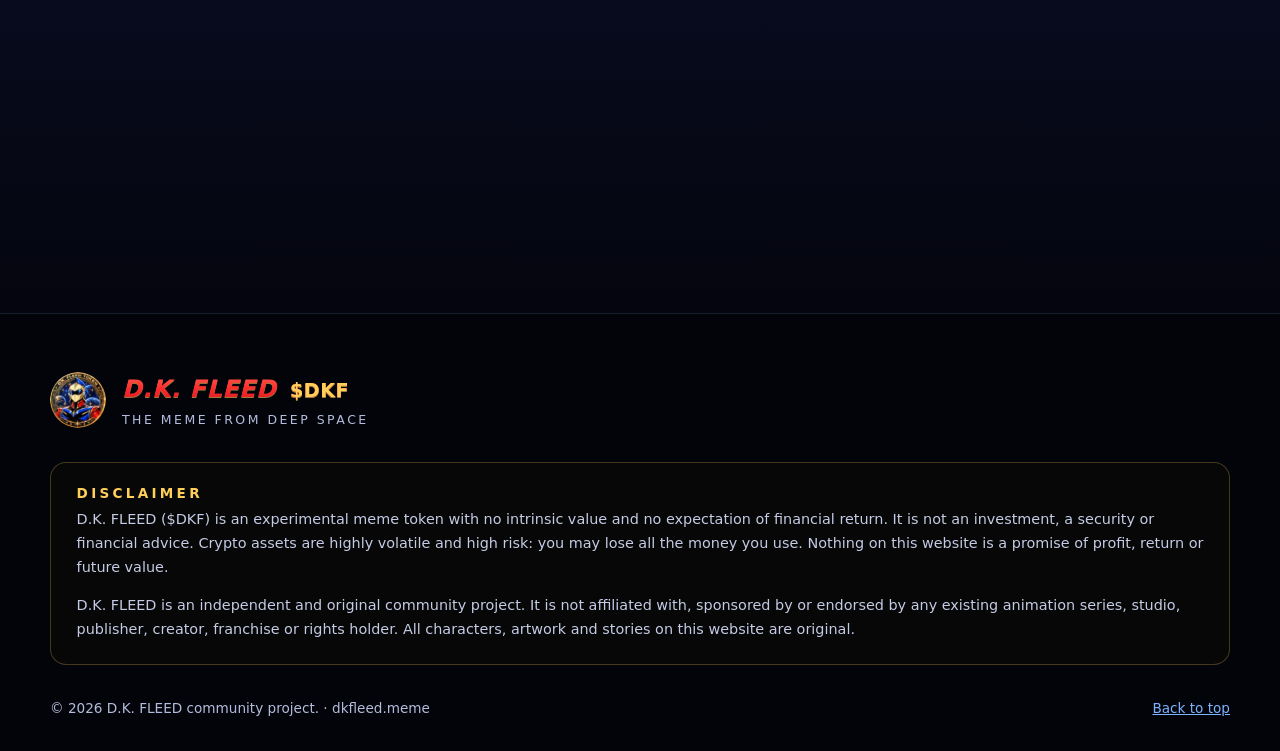
==== commit a73241f8: "Add official Pump.fun page and token address - Enable every Pump.fun button with the official page  " ====
--- a/site/index.html
+++ b/site/index.html
@@ -7,7 +7,7 @@
   <meta name="referrer" content="strict-origin-when-cross-origin">
 
   <title>D.K. FLEED ($DKF) — The Meme From Deep Space | Community-Driven Solana Meme Token</title>
-  <meta name="description" content="D.K. FLEED ($DKF) is an original, community-driven Solana meme token inspired by the spirit of classic 1970s and 1980s robot animation. Planned Pump.fun fair launch, no presale. Token coming soon.">
+  <meta name="description" content="D.K. FLEED ($DKF) is an original, community-driven Solana meme token inspired by the spirit of classic 1970s and 1980s robot animation. Official Pump.fun page created, no presale.">
   <meta name="theme-color" content="#05060f">
   <meta name="color-scheme" content="dark">
   <link rel="canonical" href="https://dkfleed.meme/">
@@ -20,7 +20,7 @@
   <meta property="og:type" content="website">
   <meta property="og:site_name" content="D.K. FLEED">
   <meta property="og:title" content="D.K. FLEED ($DKF) — The Meme From Deep Space">
-  <meta property="og:description" content="The retro robot spirit returns from deep space. An original, community-driven Solana meme token. Token coming soon.">
+  <meta property="og:description" content="The retro robot spirit returns from deep space. An original, community-driven Solana meme token. Explore D.K. FLEED on Pump.fun.">
   <meta property="og:url" content="https://dkfleed.meme/">
   <meta property="og:image" content="https://dkfleed.meme/og-image.jpg">
   <meta property="og:image:width" content="1200">
@@ -29,10 +29,10 @@
   <meta property="og:locale" content="en_US">
   <meta name="twitter:card" content="summary_large_image">
   <meta name="twitter:title" content="D.K. FLEED ($DKF) — The Meme From Deep Space">
-  <meta name="twitter:description" content="The retro robot spirit returns from deep space. An original, community-driven Solana meme token. Token coming soon.">
+  <meta name="twitter:description" content="The retro robot spirit returns from deep space. An original, community-driven Solana meme token. Explore D.K. FLEED on Pump.fun.">
   <meta name="twitter:image" content="https://dkfleed.meme/og-image.jpg">
 
-  <link rel="preload" href="assets/img/token-coin-640.webp" as="image" type="image/webp">
+  <link rel="preload" href="assets/img/token-coin-640.webp" as="image" type="image/webp" imagesrcset="assets/img/token-coin-360.webp 360w, assets/img/token-coin-640.webp 640w" imagesizes="(max-width: 700px) 70vw, 420px">
   <link rel="stylesheet" href="assets/css/styles.css">
   <script src="assets/js/config.js" defer></script>
   <script src="assets/js/main.js" defer></script>
@@ -127,7 +127,7 @@
 
       <div class="hero-inner container">
         <div class="hero-copy">
-          <p class="status-pill"><span class="dot" aria-hidden="true"></span><span>Community Building · Token Coming Soon</span></p>
+          <p class="status-pill"><span class="dot" aria-hidden="true"></span><span>Community Building · Pump.fun Page Created</span></p>
           <h1 id="hero-title" class="hero-title">D.K.&nbsp;FLEED</h1>
           <p class="hero-motto">The Meme From Deep Space</p>
           <div class="hero-rule" aria-hidden="true"></div>
@@ -139,7 +139,7 @@
               <span>Join the Community</span>
               <svg class="icon icon--sm" aria-hidden="true"><use href="#i-arrow"/></svg>
             </a>
-            <span class="pump-slot" data-pump-slot="hero"><button class="btn btn--gold" type="button" disabled><svg class="icon" aria-hidden="true"><use href="#i-pill"/></svg><span>Token Coming Soon</span></button></span>
+            <span class="pump-slot" data-pump-slot="hero"><a class="btn btn--gold" href="https://pump.fun/coin/BWTztkzazFd4vKgZy3gFqHTvs9dbN31drXGkRHw3pump" target="_blank" rel="noopener noreferrer" aria-label="View D.K. FLEED on Pump.fun (opens in a new tab)"><svg class="icon" aria-hidden="true"><use href="#i-pill"/></svg><span>View on Pump.fun</span></a></span>
             <a class="btn btn--ghost" href="https://github.com/dkfleedmeme/dkfleed-meme" data-link="github" target="_blank" rel="noopener noreferrer">
               <svg class="icon" aria-hidden="true"><use href="#i-github"/></svg>
               <span>GitHub</span>
@@ -230,9 +230,19 @@
           <div class="stat reveal"><dt>Network</dt><dd>Solana</dd></div>
           <div class="stat reveal"><dt>Launch</dt><dd>Pump.fun Fair Launch</dd></div>
           <div class="stat reveal"><dt>Presale</dt><dd>None</dd></div>
-          <div class="stat reveal"><dt>Status</dt><dd class="stat-status">Coming Soon</dd></div>
+          <div class="stat reveal"><dt>Status</dt><dd class="stat-status">Pump.fun Page Created</dd></div>
         </dl>
-        <p class="note reveal">The token has not been created yet. These are planned parameters only. There is no contract address, no price and no launch date at this time.</p>
+        <p class="note reveal">The official D.K. FLEED page has been created on Pump.fun without an initial purchase. Onchain deployment and trading activity have not been independently verified by this website, and no price, market data or performance figures are published here.</p>
+        <div class="token-address panel reveal" id="token-address" role="region" aria-labelledby="token-address-title">
+          <h3 id="token-address-title" class="token-address-title">Token address</h3>
+          <p class="token-address-row"><code class="token-address-value" id="token-address-value">BWTztkzazFd4vKgZy3gFqHTvs9dbN31drXGkRHw3pump</code></p>
+          <div class="token-address-actions">
+            <button type="button" class="btn btn--blue copy-btn" id="copy-token-address" data-copy-target="token-address-value" aria-describedby="copy-token-address-status" hidden>Copy address</button>
+            <a class="btn btn--ghost" href="https://pump.fun/coin/BWTztkzazFd4vKgZy3gFqHTvs9dbN31drXGkRHw3pump" target="_blank" rel="noopener noreferrer" aria-label="View D.K. FLEED on Pump.fun (opens in a new tab)">View on Pump.fun</a>
+          </div>
+          <p class="copy-status" id="copy-token-address-status" role="status" aria-live="polite"></p>
+          <p class="token-address-note">This is the token address shown on the official D.K. FLEED Pump.fun page. Onchain deployment and trading activity have not been independently verified by this website. Always compare every character before interacting.</p>
+        </div>
       </div>
     </section>
 
@@ -247,7 +257,7 @@
         <ol class="timeline">
           <li class="phase phase--active reveal"><span class="phase-tag">In progress</span><h3>Episode 1 — Signal Detected</h3><p>Brand identity, the official website at dkfleed.meme, a public GitHub repository and preparation of the official social channels.</p></li>
           <li class="phase reveal"><span class="phase-tag">Upcoming</span><h3>Episode 2 — Assemble the Crew</h3><p>Grow the community, start retro meme and fan-art challenges, and gather ideas for the adventure ahead.</p></li>
-          <li class="phase reveal"><span class="phase-tag">Upcoming</span><h3>Episode 3 — Launch Sequence</h3><p>Fair launch on Pump.fun when the community is ready. No presale. The contract address will be published only on this website and official channels.</p></li>
+          <li class="phase reveal"><span class="phase-tag">Page created</span><h3>Episode 3 — Launch Sequence</h3><p>Fair launch on Pump.fun with no presale. The official Pump.fun page has been created; its token address is published only on this website and official channels.</p></li>
           <li class="phase reveal"><span class="phase-tag">Upcoming</span><h3>Episode 4 — Beyond the Stars</h3><p>New original chapters of the D.K. FLEED story and community-proposed ideas. No dates and no outcomes are promised.</p></li>
         </ol>
       </div>
@@ -266,12 +276,12 @@
             <li><svg class="icon" aria-hidden="true"><use href="#i-shield"/></svg><span>There is no presale and no private sale. Anyone offering one is a scammer.</span></li>
             <li><svg class="icon" aria-hidden="true"><use href="#i-shield"/></svg><span>The team will never DM you first and will never ask for your seed phrase or private keys.</span></li>
             <li><svg class="icon" aria-hidden="true"><use href="#i-shield"/></svg><span>This website has no wallet connect, no transactions and no blockchain functions.</span></li>
-            <li><svg class="icon" aria-hidden="true"><use href="#i-shield"/></svg><span>Only trust the contract address published on this website and official channels.</span></li>
+            <li><svg class="icon" aria-hidden="true"><use href="#i-shield"/></svg><span>Only trust the token address and Pump.fun link published on this website and official channels.</span></li>
             <li><svg class="icon" aria-hidden="true"><use href="#i-shield"/></svg><span>Do your own research and never risk more than you can afford to lose.</span></li>
           </ul>
           <div class="ca-box panel reveal">
-            <p class="ca-label">Official contract address</p>
-            <p class="ca-value">Not available yet — the token has not been created.</p>
+            <p class="ca-label">Check the token address</p>
+            <p class="ca-text">Before interacting, compare every character with the <a href="#token-address">official token address</a>. Impersonators often use look-alike addresses.</p>
           </div>
         </div>
       </div>
@@ -289,7 +299,7 @@
           <!-- Rendered from assets/js/config.js. Static fallback without JavaScript: -->
           <li><a class="social-card social-card--github" href="https://github.com/dkfleedmeme/dkfleed-meme" target="_blank" rel="noopener noreferrer"><svg class="icon icon--lg" aria-hidden="true"><use href="#i-github"/></svg><span class="social-name">GitHub</span></a></li>
         </ul>
-        <p class="center reveal"><span class="pump-slot" data-pump-slot="socials"><button class="btn btn--gold" type="button" disabled><svg class="icon" aria-hidden="true"><use href="#i-pill"/></svg><span>Token Coming Soon</span></button></span></p>
+        <p class="center reveal"><span class="pump-slot" data-pump-slot="socials"><a class="btn btn--gold" href="https://pump.fun/coin/BWTztkzazFd4vKgZy3gFqHTvs9dbN31drXGkRHw3pump" target="_blank" rel="noopener noreferrer" aria-label="View D.K. FLEED on Pump.fun (opens in a new tab)"><svg class="icon" aria-hidden="true"><use href="#i-pill"/></svg><span>View on Pump.fun</span></a></span></p>
       </div>
     </section>
   </main>
--- a/site/assets/css/styles.css
+++ b/site/assets/css/styles.css
@@ -399,6 +399,20 @@
 .stat-status { color: var(--gold) !important; }
 .note { text-align: center; color: var(--muted); max-width: 760px; margin: 2rem auto 0; font-size: .95rem; }
 
+/* Token address */
+.token-address { max-width: 860px; margin: 2rem auto 0; text-align: center; border-color: rgba(255, 207, 90, .4); }
+.token-address-title { color: var(--gold); text-transform: uppercase; letter-spacing: .2em; font-size: .85rem; margin-bottom: 1rem; }
+.token-address-row { margin: 0 0 1.2rem; }
+.token-address-value {
+  display: block; padding: 1rem; border-radius: 10px; border: 1px dashed rgba(255, 207, 90, .45);
+  background: rgba(0, 0, 0, .4); color: #fff; font-family: ui-monospace, "Cascadia Mono", Consolas, monospace;
+  font-size: clamp(.82rem, 2.2vw, 1.05rem); overflow-wrap: anywhere; word-break: break-all; user-select: all;
+}
+.token-address-actions { display: flex; flex-wrap: wrap; gap: .8rem; justify-content: center; }
+.copy-status { min-height: 1.6em; margin: .8rem 0 .4rem; color: var(--gold); font-weight: 700; }
+.token-address-note { margin: 0; color: var(--muted); font-size: .92rem; }
+.copy-buffer { position: fixed; top: 0; left: 0; width: 1px; height: 1px; opacity: 0; pointer-events: none; }
+
 /* Roadmap */
 .timeline { display: grid; grid-template-columns: repeat(4, 1fr); gap: 1.2rem; counter-reset: phase; position: relative; }
 .timeline::before {
@@ -429,6 +443,7 @@
 .checklist .icon { color: var(--gold); margin-top: .15em; }
 .ca-box { display: flex; flex-direction: column; justify-content: center; text-align: center; border-color: rgba(255, 207, 90, .35); }
 .ca-label { color: var(--gold); text-transform: uppercase; letter-spacing: .2em; font-weight: 800; font-size: .8rem; }
+.ca-text { margin: 0; color: #e1e6fb; }
 .ca-value {
   margin: 0; padding: 1rem; border-radius: 10px; border: 1px dashed rgba(255, 207, 90, .45);
   background: rgba(0, 0, 0, .35); font-family: ui-monospace, "Cascadia Mono", Consolas, monospace; color: #fff;
@@ -524,6 +539,7 @@
   .hero-phrase { letter-spacing: .2em; }
   .hero-cta { flex-direction: column; align-items: stretch; }
   .hero-cta .btn, .pump-slot, .pump-slot .btn { width: 100%; }
+  .token-address-actions { flex-direction: column; align-items: stretch; }
   .card-grid--4, .timeline, .stats { grid-template-columns: 1fr; }
   .social-grid { grid-template-columns: repeat(2, 1fr); }
   .social-grid li:last-child { grid-column: 1 / -1; }
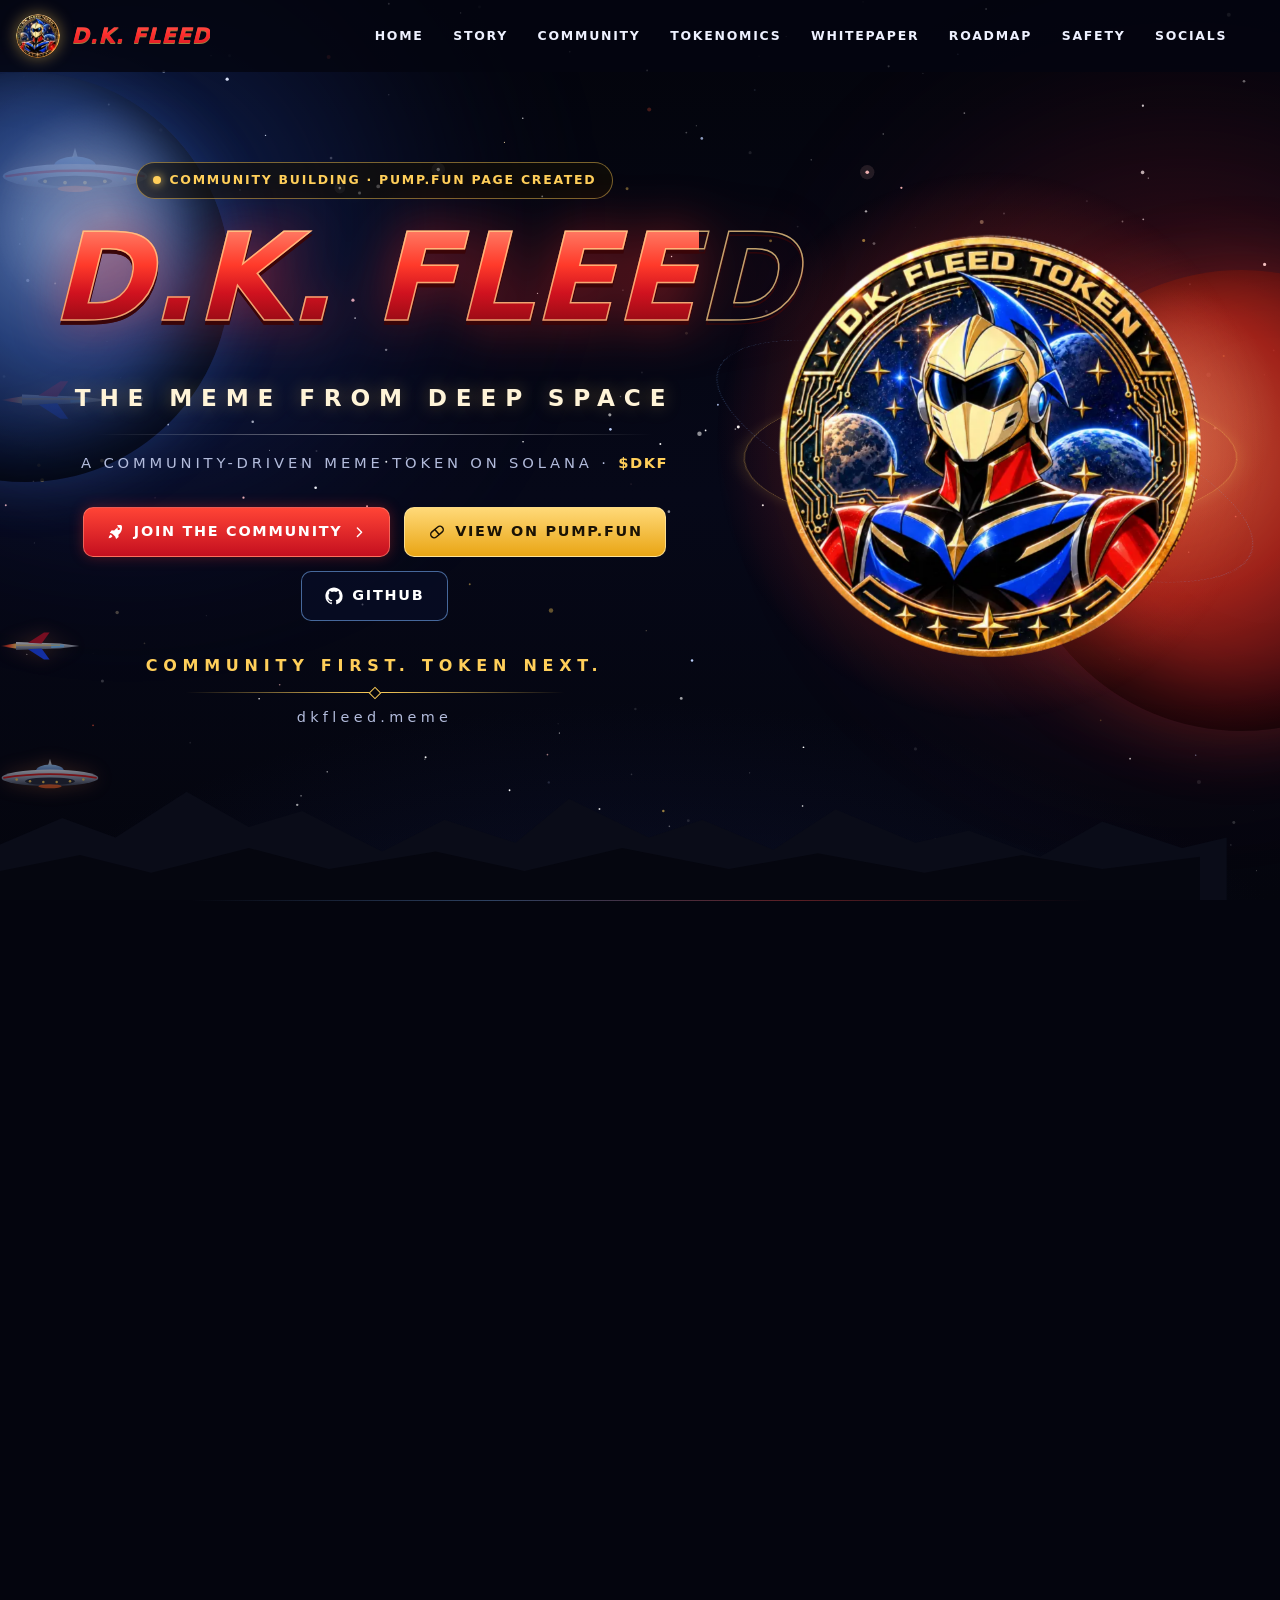
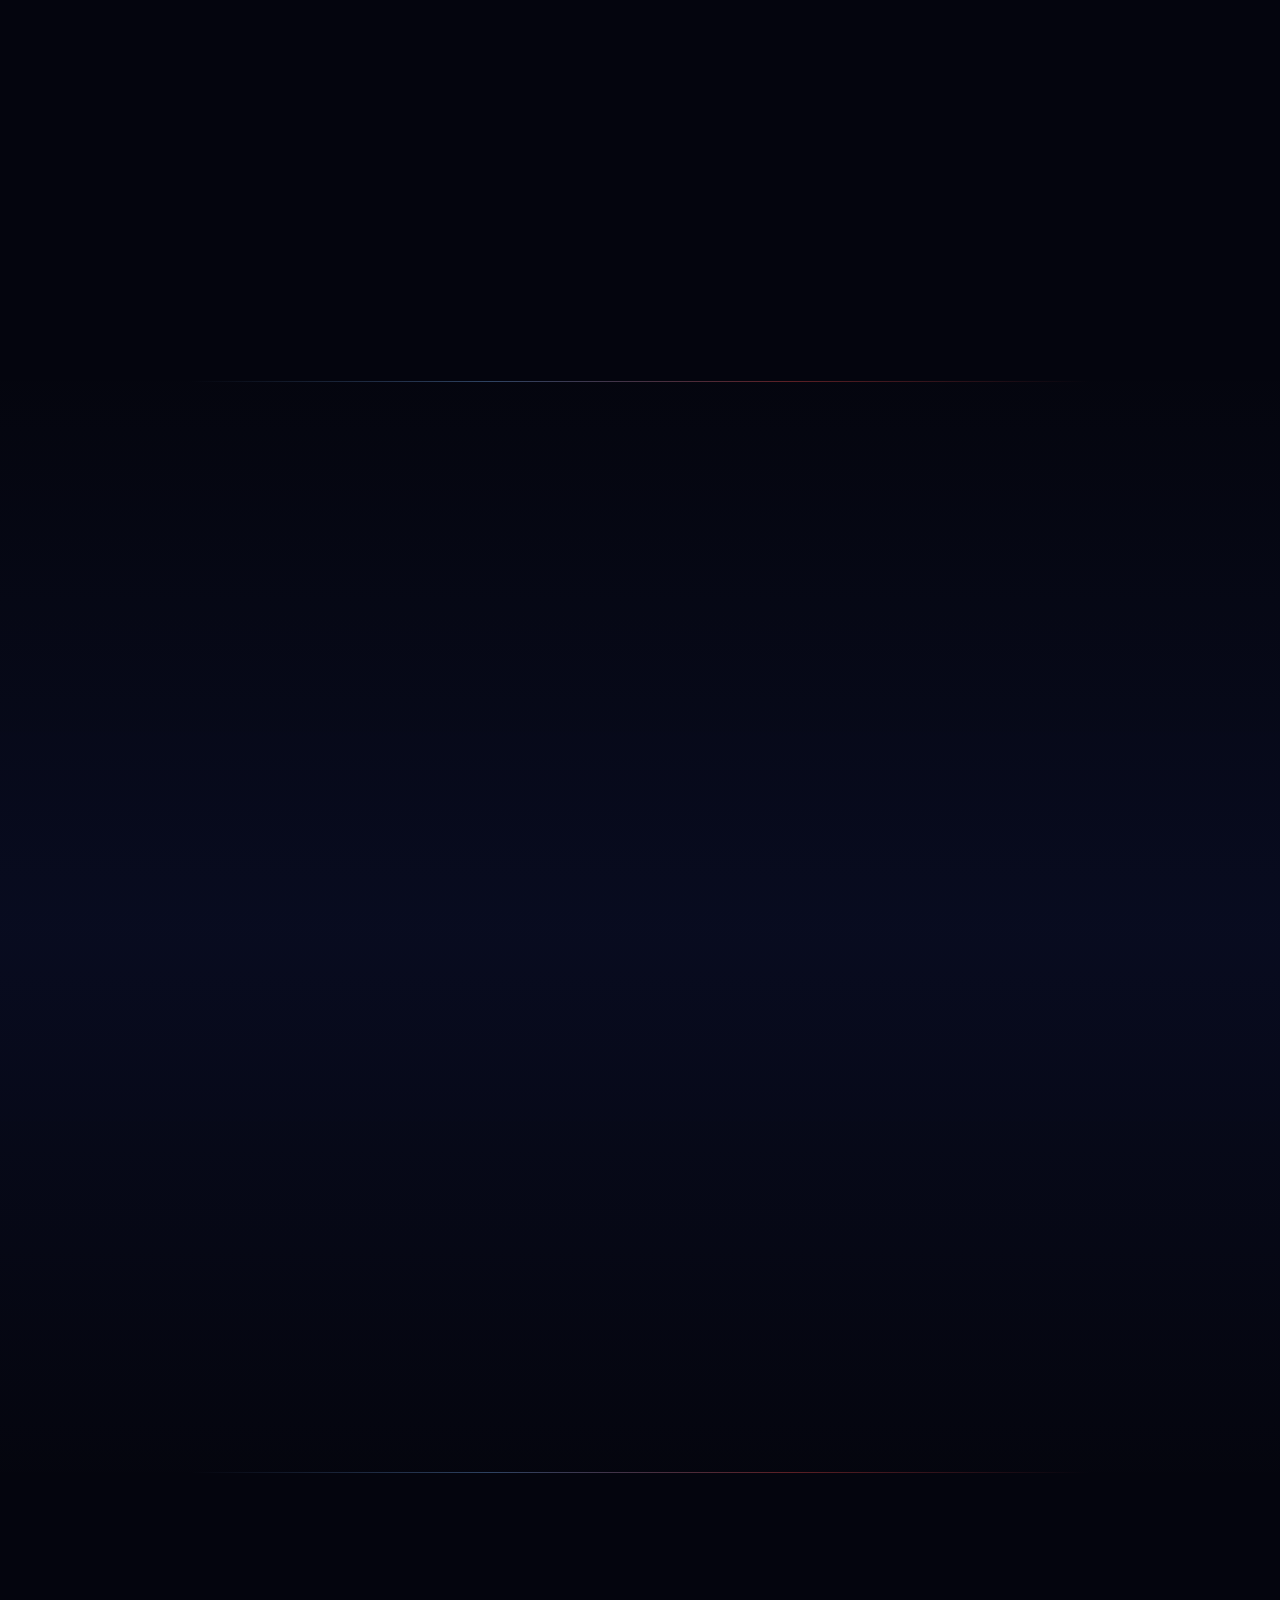
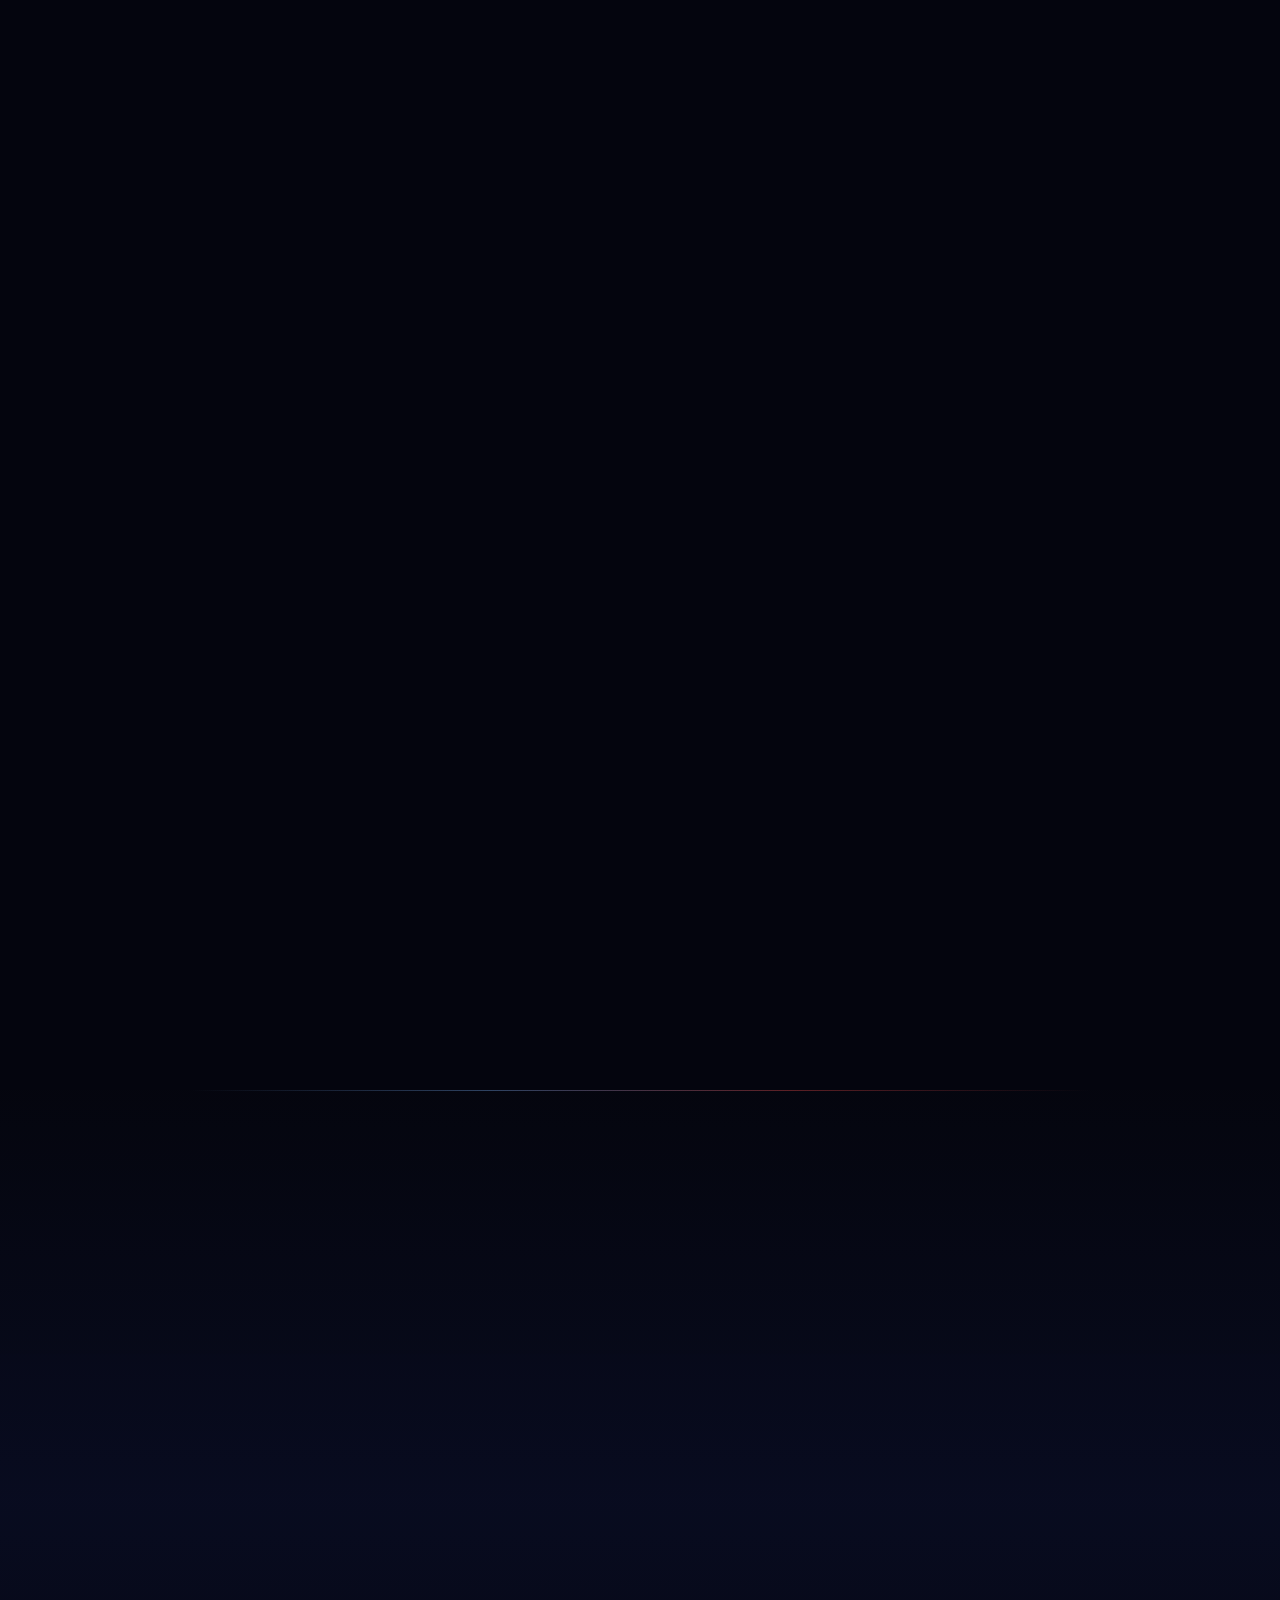
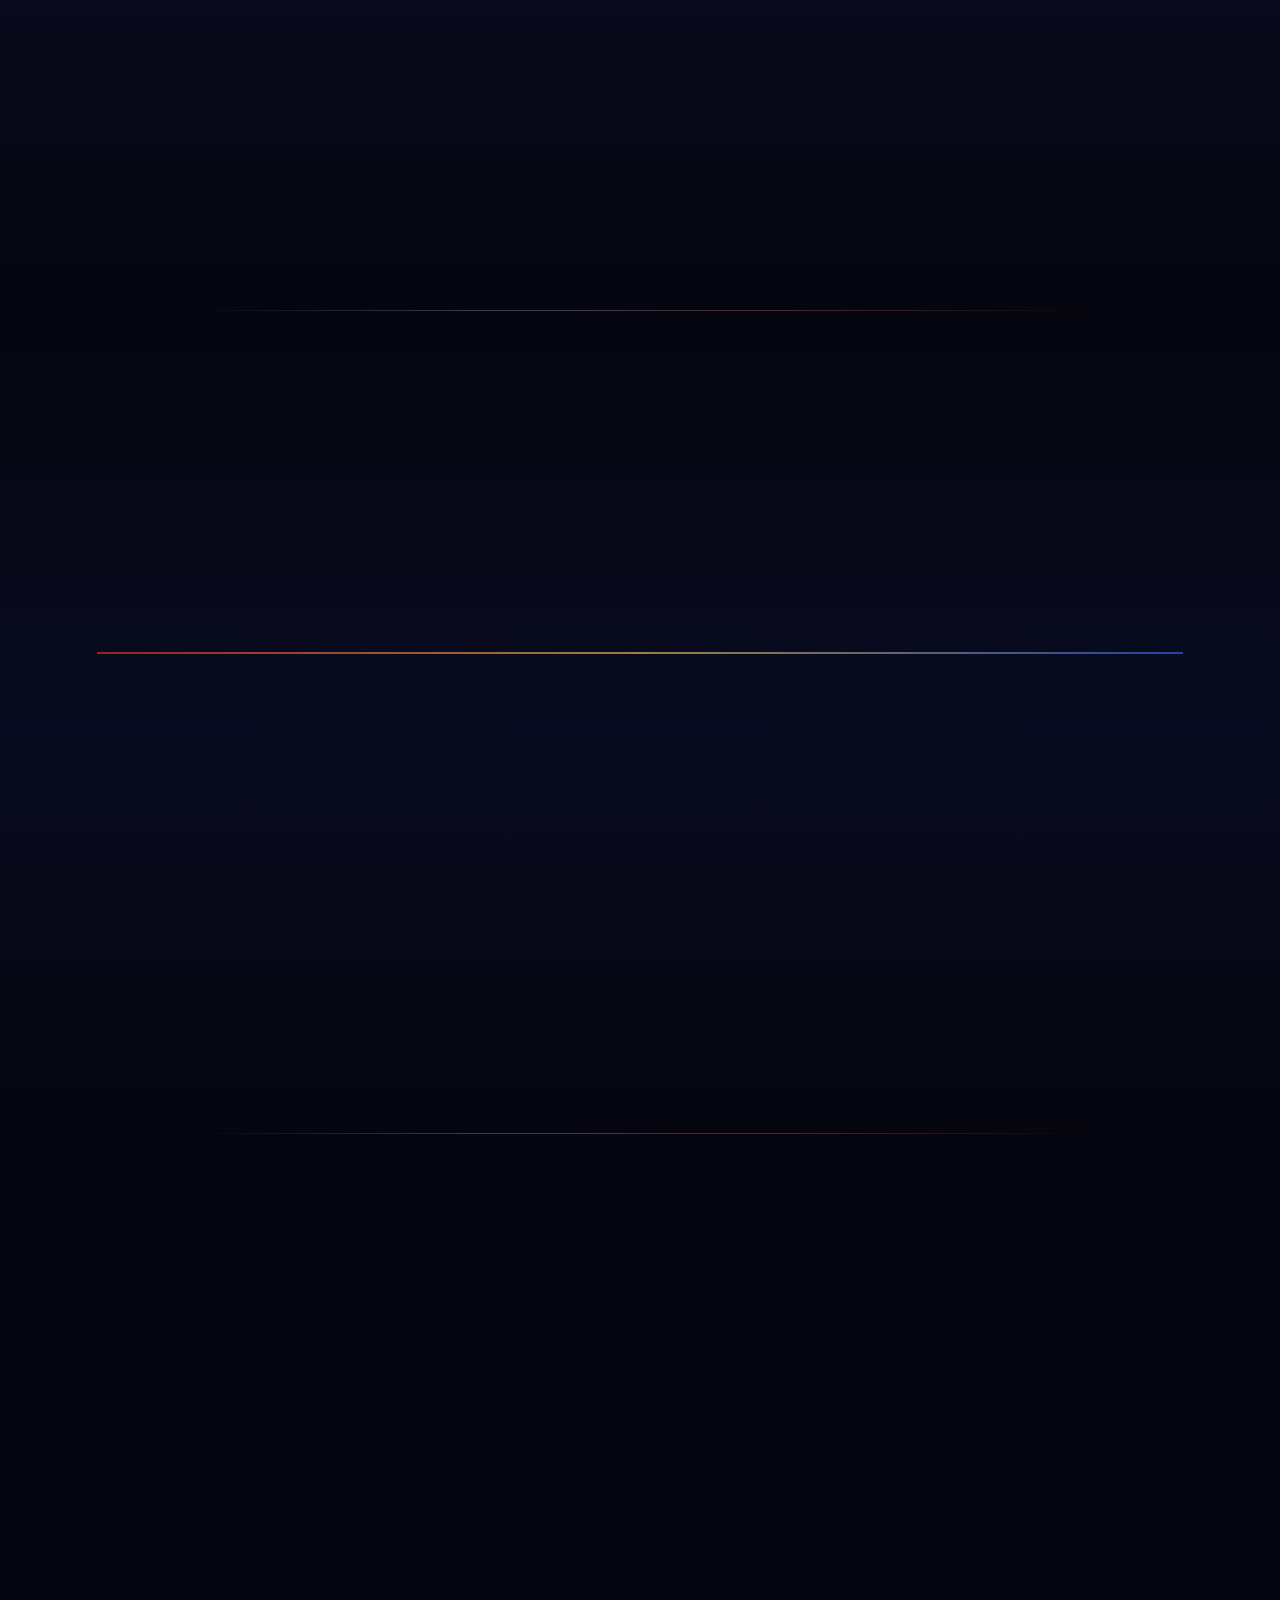
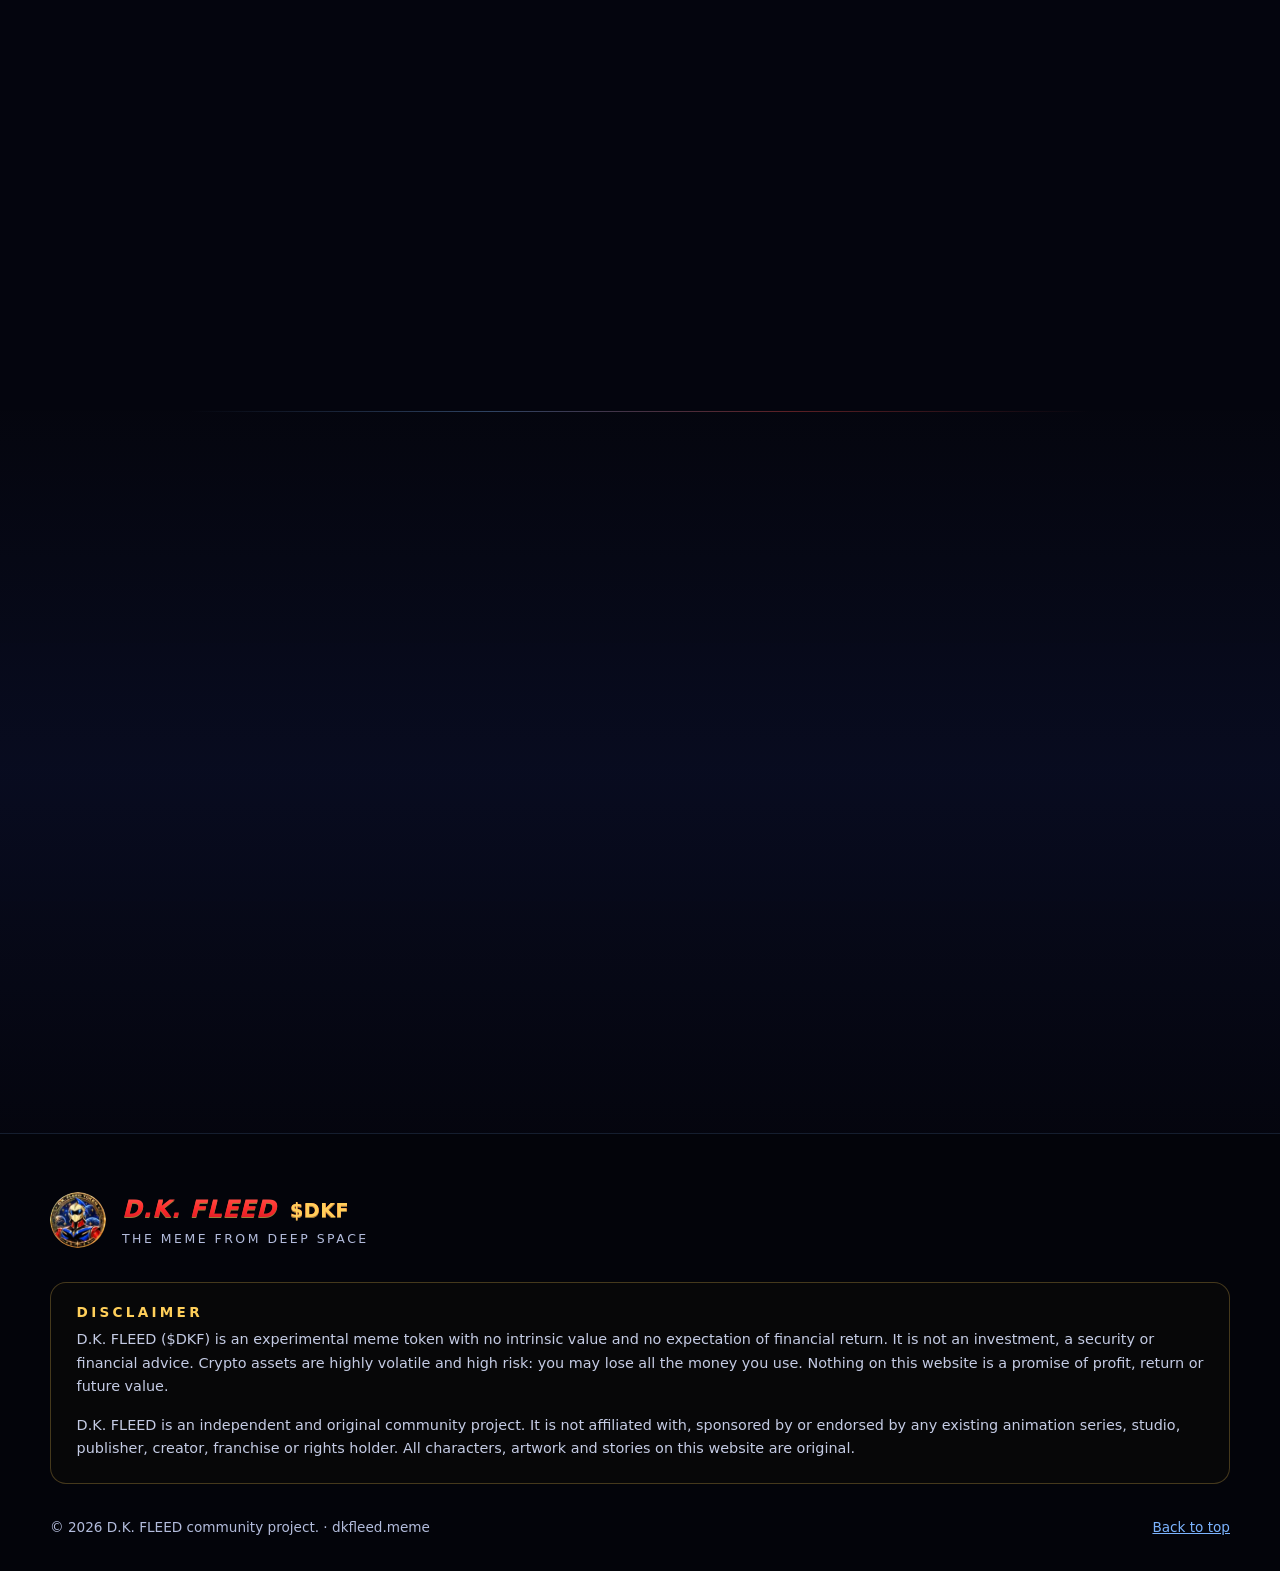
==== commit 1a9287b0: "Publish official whitepaper v1.0 - Add DK_FLEED_Whitepaper_v1.0.pdf to site/whitepaper/ and the Mark" ====
--- a/site/index.html
+++ b/site/index.html
@@ -47,6 +47,8 @@
     <symbol id="i-github" viewBox="0 0 24 24"><path fill="currentColor" d="M12 .5C5.65.5.5 5.65.5 12a11.5 11.5 0 0 0 7.86 10.92c.58.1.79-.25.79-.56v-2c-3.2.7-3.87-1.37-3.87-1.37-.52-1.33-1.28-1.69-1.28-1.69-1.04-.71.08-.7.08-.7 1.15.08 1.76 1.19 1.76 1.19 1.03 1.76 2.69 1.25 3.35.96.1-.75.4-1.25.73-1.54-2.55-.29-5.24-1.28-5.24-5.69 0-1.26.45-2.29 1.19-3.1-.12-.29-.52-1.46.11-3.05 0 0 .97-.31 3.17 1.18a11 11 0 0 1 5.77 0c2.2-1.49 3.17-1.18 3.17-1.18.63 1.59.23 2.76.11 3.05.74.81 1.19 1.84 1.19 3.1 0 4.42-2.7 5.39-5.26 5.68.41.36.78 1.06.78 2.14v3.17c0 .31.21.67.8.56A11.5 11.5 0 0 0 23.5 12C23.5 5.65 18.35.5 12 .5z"/></symbol>
     <symbol id="i-pill" viewBox="0 0 24 24"><g fill="none" stroke="currentColor" stroke-width="2"><rect x="2.5" y="7.5" width="19" height="9" rx="4.5" transform="rotate(-40 12 12)"/><path d="M12 7.5v9" transform="rotate(-40 12 12)"/></g></symbol>
     <symbol id="i-rocket" viewBox="0 0 24 24"><path fill="currentColor" d="M14.5 3.2c2.9-.9 5.6-.7 6.3 0 .7.7.9 3.4 0 6.3-.7 2.2-2.2 4.3-4.3 6l.3 3.3-3.3 2.6-1.3-3.4-3.8-3.8-3.4-1.3 2.6-3.3 3.3.3c1.7-2.1 3.8-3.6 6-4.3zM15.8 6.6a1.6 1.6 0 1 0 2.3 2.3 1.6 1.6 0 0 0-2.3-2.3zM6.3 15.4l2.3 2.3c-1 1.6-2.9 2.6-5 2.7.1-2.1 1.1-4 2.7-5z"/></symbol>
+    <symbol id="i-doc" viewBox="0 0 24 24"><path fill="currentColor" d="M6 2h8l6 6v12a2 2 0 0 1-2 2H6a2 2 0 0 1-2-2V4a2 2 0 0 1 2-2zm7 1.5V9h5.5L13 3.5zM8 12v1.6h8V12H8zm0 3.4V17h8v-1.6H8zm0-6.8v1.6h3V8.6H8z"/></symbol>
+    <symbol id="i-download" viewBox="0 0 24 24"><path fill="none" stroke="currentColor" stroke-width="2.2" stroke-linecap="round" stroke-linejoin="round" d="M12 3v12m0 0-5-5m5 5 5-5M4 19h16"/></symbol>
     <symbol id="i-shield" viewBox="0 0 24 24"><path fill="currentColor" d="M12 2 4 5v6c0 5 3.4 9.6 8 11 4.6-1.4 8-6 8-11V5l-8-3zm-1.2 14.2-3.5-3.5 1.4-1.4 2.1 2.1 4.9-4.9 1.4 1.4-6.3 6.3z"/></symbol>
     <symbol id="i-arrow" viewBox="0 0 24 24"><path fill="none" stroke="currentColor" stroke-width="2.4" stroke-linecap="round" stroke-linejoin="round" d="m9 5 7 7-7 7"/></symbol>
     <symbol id="ship-saucer" viewBox="0 0 240 90">
@@ -104,6 +106,7 @@
           <li><a href="#story">Story</a></li>
           <li><a href="#community">Community</a></li>
           <li><a href="#tokenomics">Tokenomics</a></li>
+          <li><a href="#whitepaper">Whitepaper</a></li>
           <li><a href="#roadmap">Roadmap</a></li>
           <li><a href="#safety">Safety</a></li>
           <li><a href="#socials">Socials</a></li>
@@ -246,6 +249,41 @@
       </div>
     </section>
 
+    <!-- WHITEPAPER -->
+    <section class="section section--alt" id="whitepaper" aria-labelledby="whitepaper-title">
+      <div class="container">
+        <header class="section-head reveal">
+          <p class="kicker">Mission documents</p>
+          <h2 id="whitepaper-title">Official Whitepaper</h2>
+          <p class="lead">The Community &amp; Token Transparency Whitepaper explains the project identity, token architecture, holder rights and limitations, and the risks of a speculative meme token.</p>
+        </header>
+        <article class="whitepaper-card panel reveal" aria-labelledby="whitepaper-doc-title">
+          <div class="whitepaper-icon" aria-hidden="true"><svg class="icon"><use href="#i-doc"/></svg></div>
+          <div class="whitepaper-body">
+            <h3 id="whitepaper-doc-title">D.K. FLEED Whitepaper v1.0</h3>
+            <dl class="whitepaper-meta">
+              <div><dt>Version</dt><dd>1.0</dd></div>
+              <div><dt>Date</dt><dd>18 October 2026</dd></div>
+              <div><dt>Format</dt><dd>PDF · 5 pages · 364 KB</dd></div>
+              <div><dt>Language</dt><dd>English</dd></div>
+            </dl>
+            <div class="whitepaper-actions">
+              <a class="btn btn--red" href="whitepaper/DK_FLEED_Whitepaper_v1.0.pdf" target="_blank" rel="noopener" type="application/pdf" aria-label="Read the D.K. FLEED Whitepaper v1.0 (PDF, opens in a new tab)">
+                <svg class="icon" aria-hidden="true"><use href="#i-doc"/></svg>
+                <span>Read Whitepaper</span>
+              </a>
+              <a class="btn btn--ghost" href="whitepaper/DK_FLEED_Whitepaper_v1.0.pdf" download="DK_FLEED_Whitepaper_v1.0.pdf" type="application/pdf" aria-label="Download the D.K. FLEED Whitepaper v1.0 (PDF, 364 KB)">
+                <svg class="icon" aria-hidden="true"><use href="#i-download"/></svg>
+                <span>Download PDF</span>
+              </a>
+            </div>
+            <p class="whitepaper-source">Markdown source: <a href="https://github.com/dkfleedmeme/dkfleed-meme/blob/main/docs/whitepaper/DK_FLEED_Whitepaper_v1.0.md" target="_blank" rel="noopener noreferrer">DK_FLEED_Whitepaper_v1.0.md on GitHub</a></p>
+            <p class="whitepaper-note">Informational document only. It is not investment advice, a prospectus, an audit or a guarantee of value.</p>
+          </div>
+        </article>
+      </div>
+    </section>
+
     <!-- ROADMAP -->
     <section class="section section--alt" id="roadmap" aria-labelledby="roadmap-title">
       <div class="container">
--- a/site/assets/css/styles.css
+++ b/site/assets/css/styles.css
@@ -413,6 +413,29 @@
 .token-address-note { margin: 0; color: var(--muted); font-size: .92rem; }
 .copy-buffer { position: fixed; top: 0; left: 0; width: 1px; height: 1px; opacity: 0; pointer-events: none; }
 
+/* Whitepaper */
+.whitepaper-card {
+  max-width: 900px; margin: 0 auto; display: grid; grid-template-columns: auto 1fr; gap: clamp(1.2rem, 3vw, 2.2rem); align-items: start;
+  border-color: rgba(255, 207, 90, .4); position: relative; overflow: hidden;
+  background: radial-gradient(ellipse at 0% 0%, rgba(255, 45, 45, .16), transparent 55%), radial-gradient(ellipse at 100% 100%, rgba(47, 107, 255, .16), transparent 55%), var(--panel);
+}
+.whitepaper-card::after {
+  content: ""; position: absolute; left: 10%; right: 10%; bottom: 0; height: 2px;
+  background: linear-gradient(90deg, transparent, var(--gold), transparent); opacity: .7;
+}
+.whitepaper-icon {
+  display: grid; place-items: center; width: clamp(64px, 9vw, 88px); aspect-ratio: 1; border-radius: 18px;
+  color: var(--gold); background: rgba(255, 207, 90, .1); border: 1px solid rgba(255, 207, 90, .45); box-shadow: 0 0 26px rgba(255, 207, 90, .18);
+}
+.whitepaper-icon .icon { width: 55%; height: 55%; }
+.whitepaper-body h3 { font-size: clamp(1.2rem, 2.4vw, 1.5rem); margin-bottom: 1rem; }
+.whitepaper-meta { display: grid; grid-template-columns: repeat(4, auto); gap: .6rem 1.6rem; margin: 0 0 1.5rem; justify-content: start; }
+.whitepaper-meta dt { color: var(--muted); text-transform: uppercase; letter-spacing: .16em; font-size: .7rem; font-weight: 700; }
+.whitepaper-meta dd { margin: 0; font-weight: 700; color: #fff; }
+.whitepaper-actions { display: flex; flex-wrap: wrap; gap: .8rem; margin-bottom: 1.2rem; }
+.whitepaper-source { margin: 0 0 .4rem; color: var(--muted); font-size: .92rem; overflow-wrap: anywhere; }
+.whitepaper-note { margin: 0; color: var(--muted); font-size: .85rem; }
+
 /* Roadmap */
 .timeline { display: grid; grid-template-columns: repeat(4, 1fr); gap: 1.2rem; counter-reset: phase; position: relative; }
 .timeline::before {
@@ -540,6 +563,10 @@
   .hero-cta { flex-direction: column; align-items: stretch; }
   .hero-cta .btn, .pump-slot, .pump-slot .btn { width: 100%; }
   .token-address-actions { flex-direction: column; align-items: stretch; }
+  .whitepaper-card { grid-template-columns: 1fr; text-align: center; }
+  .whitepaper-icon { margin: 0 auto; }
+  .whitepaper-meta { grid-template-columns: repeat(2, 1fr); justify-content: stretch; }
+  .whitepaper-actions { flex-direction: column; align-items: stretch; }
   .card-grid--4, .timeline, .stats { grid-template-columns: 1fr; }
   .social-grid { grid-template-columns: repeat(2, 1fr); }
   .social-grid li:last-child { grid-column: 1 / -1; }
